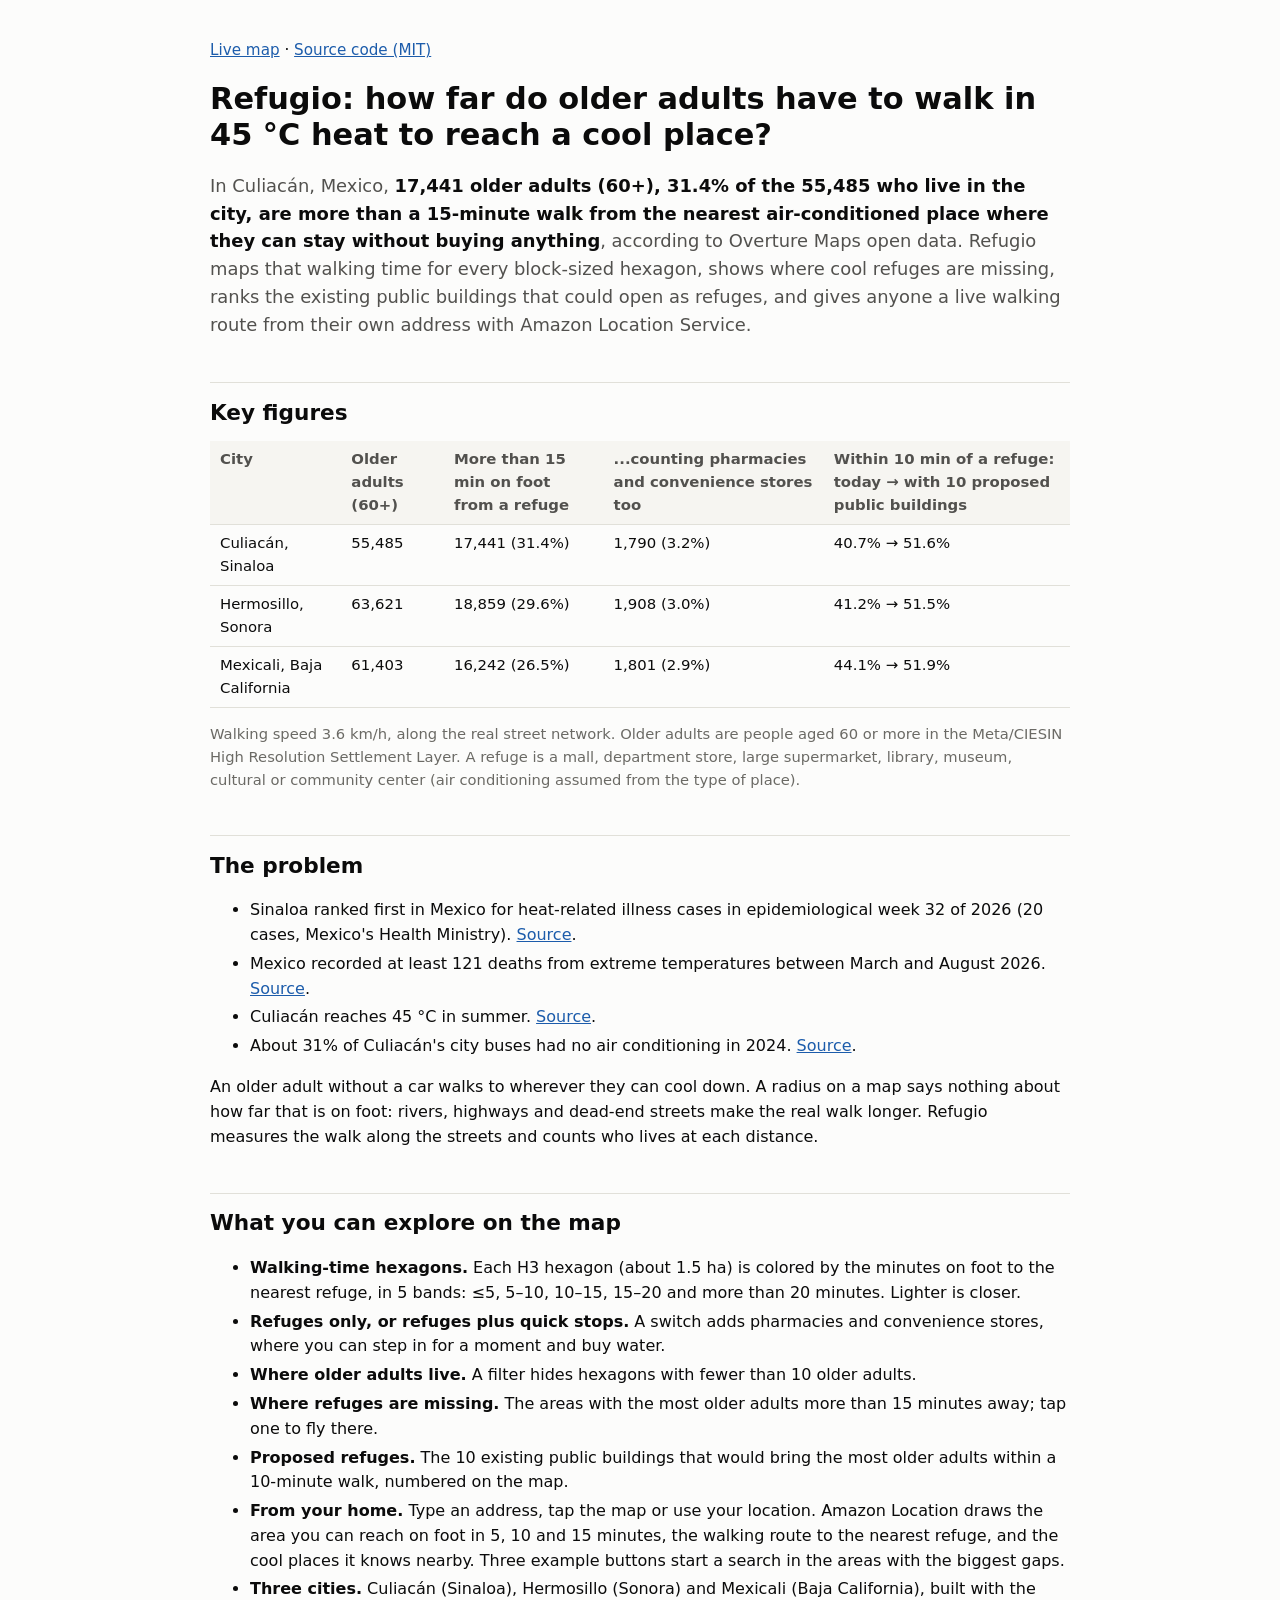
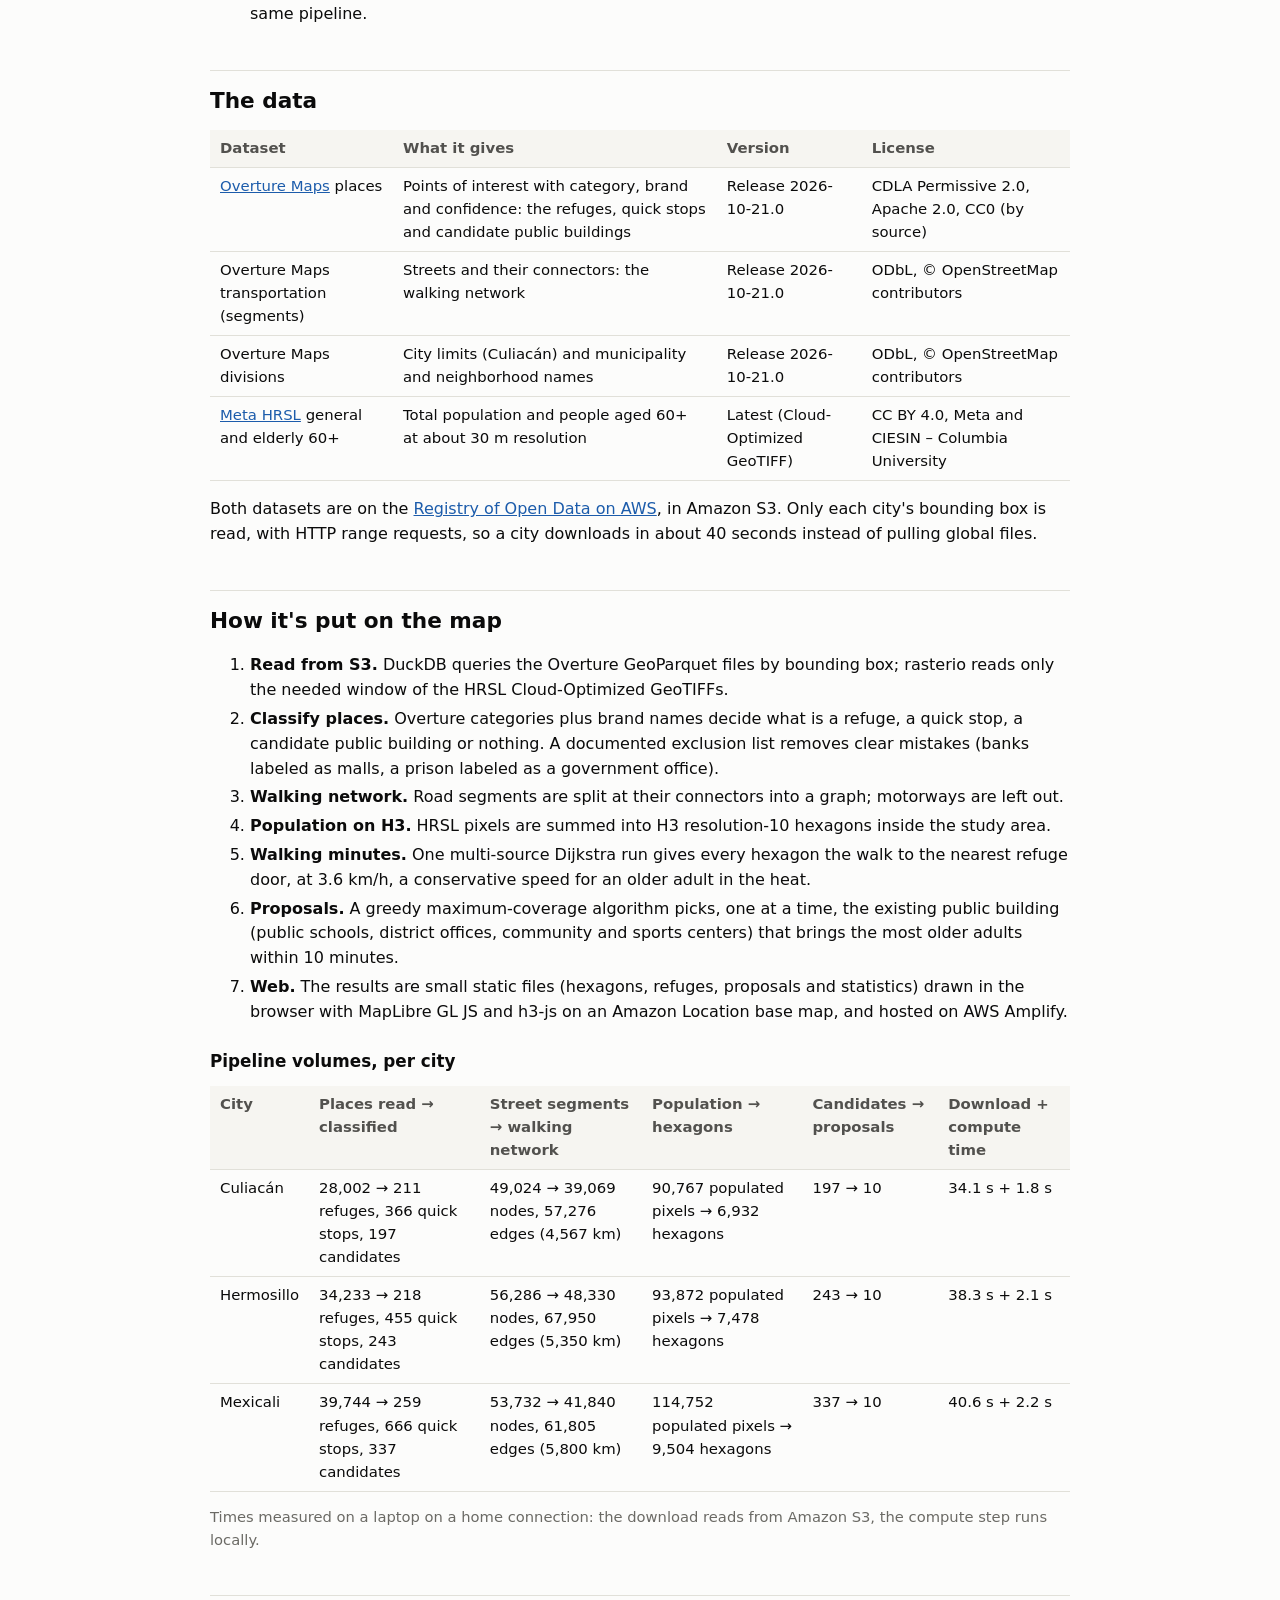
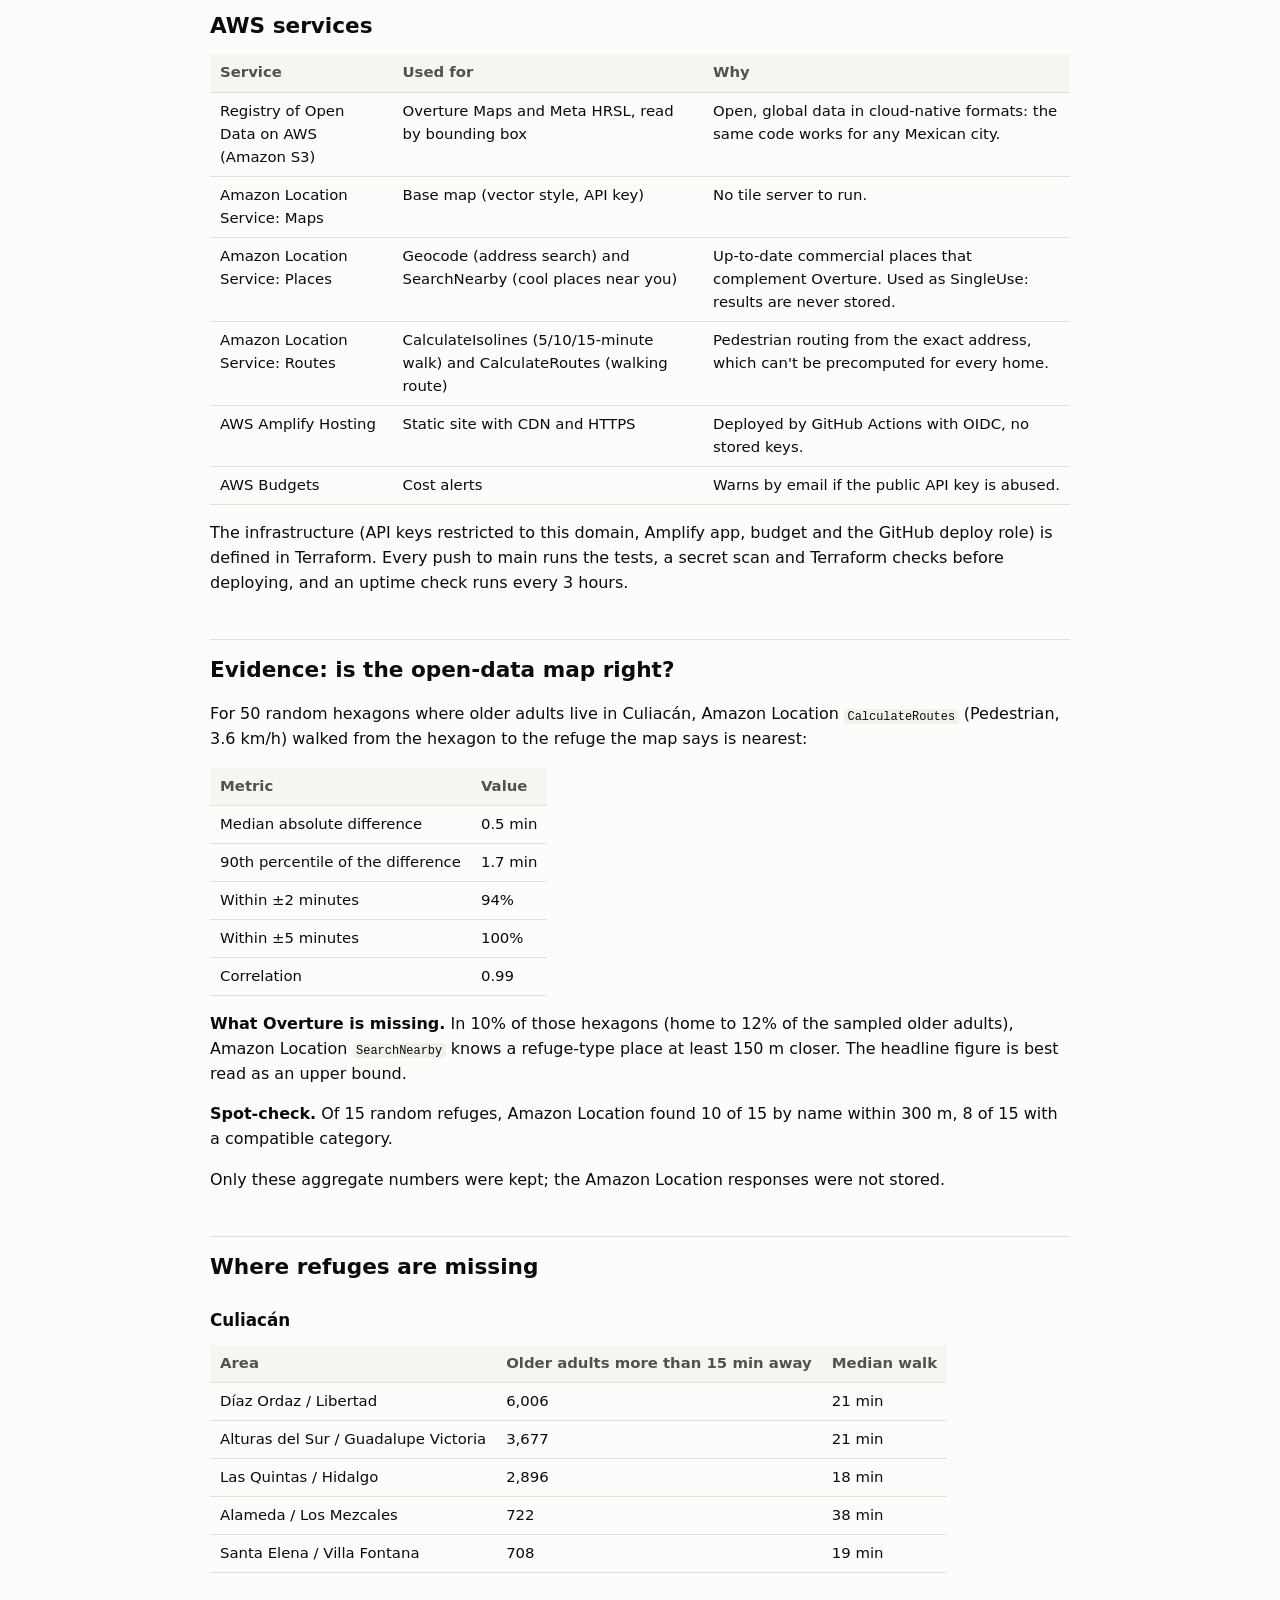
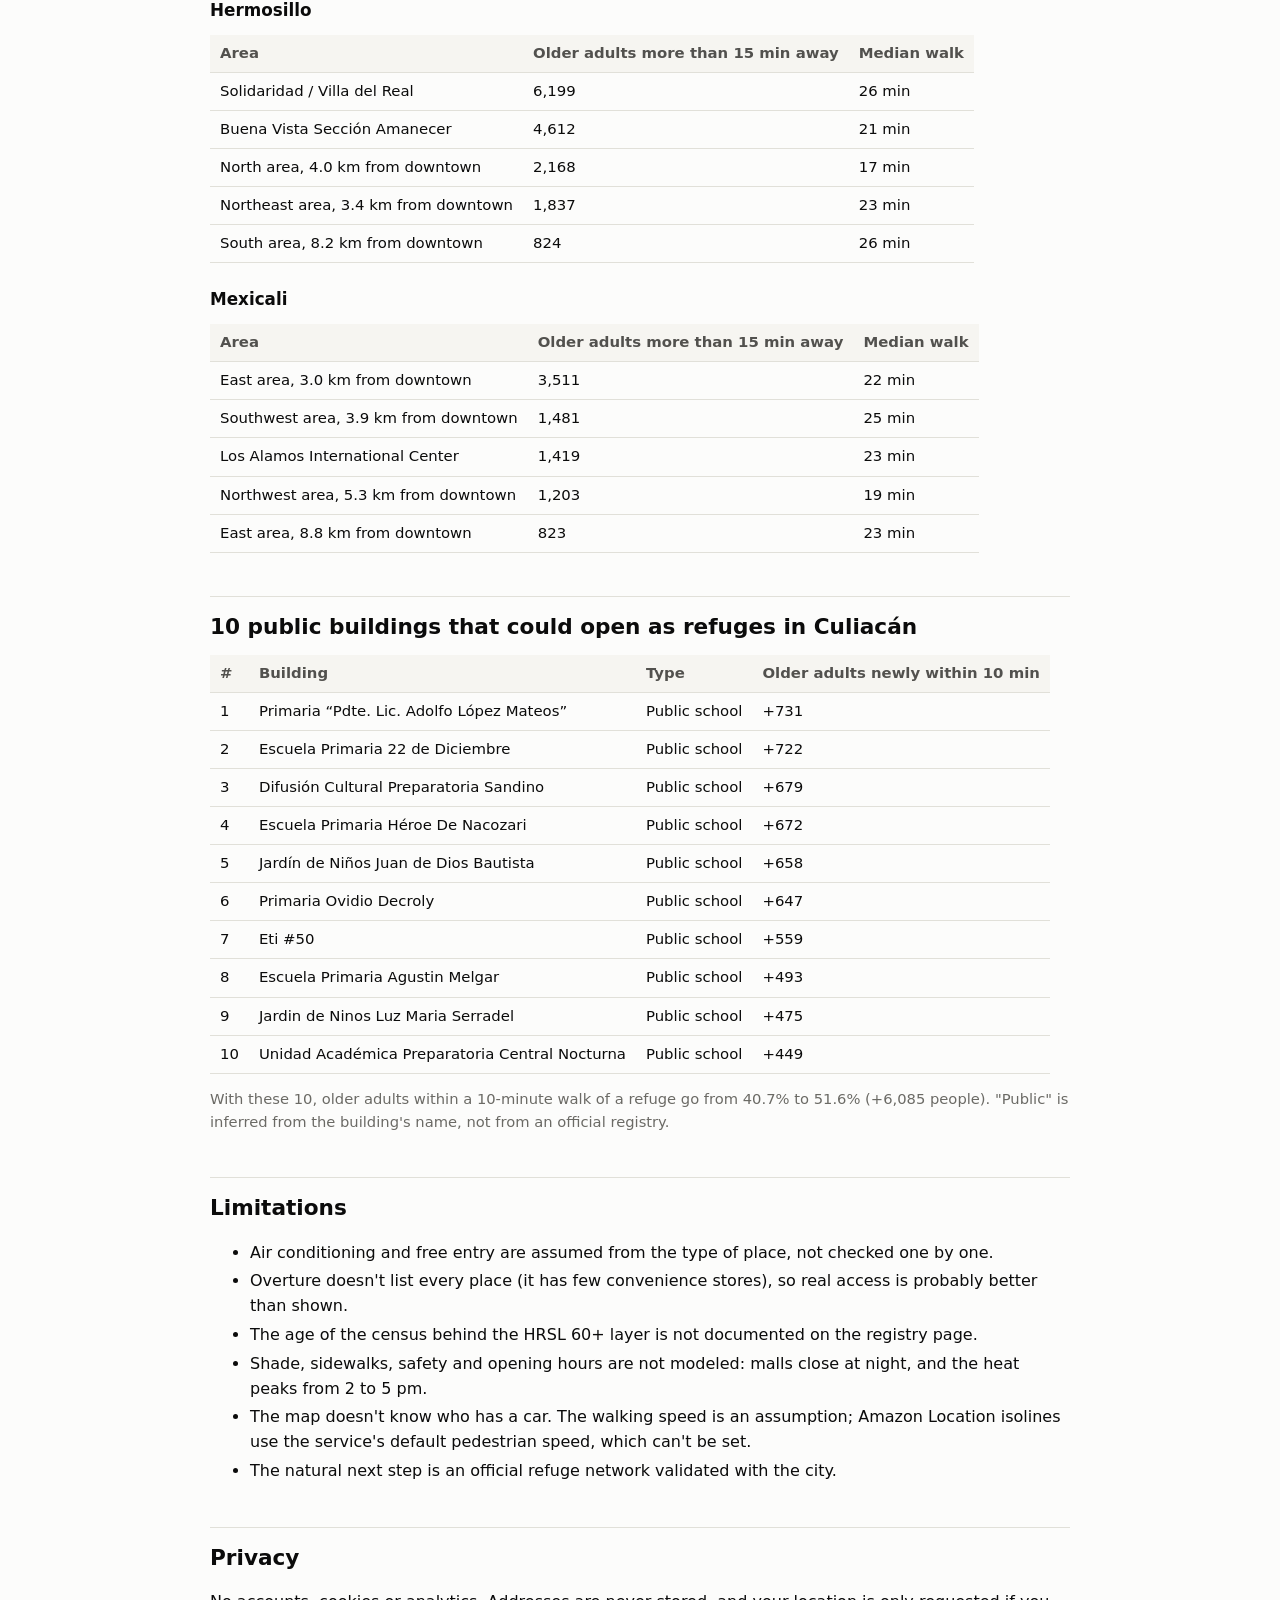
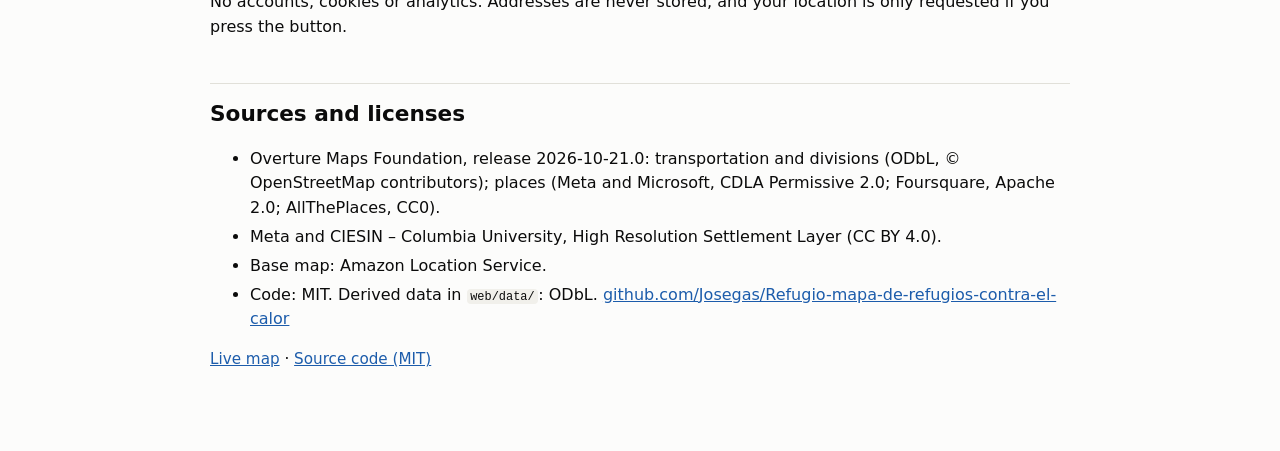
==== web/about.html @ 0a542ef5 "Add about page, llms.txt and link preview; keep Geocode time in debug mode" ====
<!DOCTYPE html>
<html lang="en">
<head>
  <meta charset="utf-8">
  <meta name="viewport" content="width=device-width, initial-scale=1">
  <title>About Refugio: walking time to a cool place for older adults in 45 °C heat</title>
  <meta name="description" content="17,441 older adults in Culiacán, Mexico (31.4%) live more than a 15-minute walk from the nearest cool refuge. How the Refugio map was built from open data on AWS and Amazon Location Service, with results for Culiacán, Hermosillo and Mexicali.">
  <meta property="og:title" content="About Refugio: walking time to a cool place in 45 °C heat">
  <meta property="og:description" content="17,441 older adults in Culiacán, Mexico (31.4%) live more than a 15-minute walk from the nearest cool refuge. How the Refugio map was built from open data on AWS and Amazon Location Service, with results for Culiacán, Hermosillo and Mexicali.">
  <meta property="og:type" content="article">
  <meta property="og:image" content="https://main.d6r3007drgrwp.amplifyapp.com/og.png">
  <meta name="twitter:card" content="summary_large_image">
  <link rel="icon" href="favicon.svg" type="image/svg+xml">
  <link rel="stylesheet" href="about.css">
</head>
<body>
<!-- Generated by pipeline/render_html.py from web/data/*/stats.json and docs/validation.md. Do not edit by hand. -->
<main class="doc">
<p class="links"><a href="./">Live map</a> · <a href="https://github.com/Josegas/Refugio-mapa-de-refugios-contra-el-calor">Source code (MIT)</a></p>
<h1>Refugio: how far do older adults have to walk in 45 °C heat to reach a cool place?</h1>
<p class="lede">In Culiacán, Mexico, <strong>17,441 older adults (60+), 31.4% of the
55,485 who live in the city, are more than a 15-minute walk from the nearest air-conditioned place
where they can stay without buying anything</strong>, according to Overture Maps open data. Refugio maps
that walking time for every block-sized hexagon, shows where cool refuges are missing, ranks the
existing public buildings that could open as refuges, and gives anyone a live walking route from
their own address with Amazon Location Service.</p>

<h2>Key figures</h2>

<table><thead><tr><th scope="col">City</th><th scope="col">Older adults (60+)</th><th scope="col">More than 15 min on foot from a refuge</th><th scope="col">...counting pharmacies and convenience stores too</th><th scope="col">Within 10 min of a refuge: today → with 10 proposed public buildings</th></tr></thead><tbody><tr><td>Culiacán, Sinaloa</td><td>55,485</td><td>17,441 (31.4%)</td><td>1,790 (3.2%)</td><td>40.7% → 51.6%</td></tr><tr><td>Hermosillo, Sonora</td><td>63,621</td><td>18,859 (29.6%)</td><td>1,908 (3.0%)</td><td>41.2% → 51.5%</td></tr><tr><td>Mexicali, Baja California</td><td>61,403</td><td>16,242 (26.5%)</td><td>1,801 (2.9%)</td><td>44.1% → 51.9%</td></tr></tbody></table>
<p class="note">Walking speed 3.6 km/h, along the real street network. Older adults are
people aged 60 or more in the Meta/CIESIN High Resolution Settlement Layer. A refuge is a mall, department
store, large supermarket, library, museum, cultural or community center (air conditioning assumed from the
type of place).</p>

<h2>The problem</h2>
<ul>
<li>Sinaloa ranked first in Mexico for heat-related illness cases in epidemiological week 32 of 2026 (20 cases, Mexico&#x27;s Health Ministry). <a href="https://www.yucatan.com.mx/merida/2026/08/20/otro-caso-de-golpe-de-calor-en-yucatan-en-mexico-hay-4-nuevas-defunciones.html">Source</a>.</li><li>Mexico recorded at least 121 deaths from extreme temperatures between March and August 2026. <a href="https://www.unotv.com/clima/muertes-calor-mexico-2026/">Source</a>.</li><li>Culiacán reaches 45 °C in summer. <a href="https://www.luznoticias.mx/2026-07-10/sinaloa/como-sobrevivir-a-un-golpe-de-calor-en-culiacan-la-capital-de-sinaloa-registra-hasta-45-c-/296549">Source</a>.</li><li>About 31% of Culiacán&#x27;s city buses had no air conditioning in 2024. <a href="https://www.luznoticias.mx/2024-07-13/sinaloa/culiacan-estas-son-las-rutas-donde-hay-menos-camiones-con-aire-acondicionado/211490">Source</a>.</li>
</ul>
<p>An older adult without a car walks to wherever they can cool down. A radius on a map says nothing about
how far that is on foot: rivers, highways and dead-end streets make the real walk longer. Refugio
measures the walk along the streets and counts who lives at each distance.</p>

<h2>What you can explore on the map</h2>
<ul>
<li><b>Walking-time hexagons.</b> Each H3 hexagon (about 1.5 ha) is colored by the minutes on foot to the
nearest refuge, in 5 bands: ≤5, 5–10, 10–15, 15–20 and more than 20 minutes. Lighter is closer.</li>
<li><b>Refuges only, or refuges plus quick stops.</b> A switch adds pharmacies and convenience stores, where
you can step in for a moment and buy water.</li>
<li><b>Where older adults live.</b> A filter hides hexagons with fewer than 10 older adults.</li>
<li><b>Where refuges are missing.</b> The areas with the most older adults more than 15 minutes away; tap one
to fly there.</li>
<li><b>Proposed refuges.</b> The 10 existing public buildings that would bring the most older adults within
a 10-minute walk, numbered on the map.</li>
<li><b>From your home.</b> Type an address, tap the map or use your location. Amazon Location draws the area
you can reach on foot in 5, 10 and 15 minutes, the walking route to the nearest refuge, and the cool places
it knows nearby. Three example buttons start a search in the areas with the biggest gaps.</li>
<li><b>Three cities.</b> Culiacán (Sinaloa), Hermosillo (Sonora) and Mexicali (Baja California), built with
the same pipeline.</li>
</ul>

<h2>The data</h2>

<table><thead><tr><th scope="col">Dataset</th><th scope="col">What it gives</th><th scope="col">Version</th><th scope="col">License</th></tr></thead><tbody><tr><td><a href="https://registry.opendata.aws/overture/">Overture Maps</a> places</td><td>Points of interest with category, brand and confidence: the refuges, quick stops and candidate public buildings</td><td>Release 2026-10-21.0</td><td>CDLA Permissive 2.0, Apache 2.0, CC0 (by source)</td></tr><tr><td>Overture Maps transportation (segments)</td><td>Streets and their connectors: the walking network</td><td>Release 2026-10-21.0</td><td>ODbL, © OpenStreetMap contributors</td></tr><tr><td>Overture Maps divisions</td><td>City limits (Culiacán) and municipality and neighborhood names</td><td>Release 2026-10-21.0</td><td>ODbL, © OpenStreetMap contributors</td></tr><tr><td><a href="https://registry.opendata.aws/dataforgood-fb-hrsl/">Meta HRSL</a> general and elderly 60+</td><td>Total population and people aged 60+ at about 30 m resolution</td><td>Latest (Cloud-Optimized GeoTIFF)</td><td>CC BY 4.0, Meta and CIESIN – Columbia University</td></tr></tbody></table>
<p>Both datasets are on the <a href="https://registry.opendata.aws/">Registry of Open Data on AWS</a>,
in Amazon S3. Only each city's bounding box is read, with HTTP range requests, so a city downloads in about
40 seconds instead of pulling global files.</p>

<h2>How it's put on the map</h2>
<ol>
<li><b>Read from S3.</b> DuckDB queries the Overture GeoParquet files by bounding box; rasterio reads only the
needed window of the HRSL Cloud-Optimized GeoTIFFs.</li>
<li><b>Classify places.</b> Overture categories plus brand names decide what is a refuge, a quick stop, a
candidate public building or nothing. A documented exclusion list removes clear mistakes (banks labeled
as malls, a prison labeled as a government office).</li>
<li><b>Walking network.</b> Road segments are split at their connectors into a graph; motorways are left out.</li>
<li><b>Population on H3.</b> HRSL pixels are summed into H3 resolution-10 hexagons inside the study area.</li>
<li><b>Walking minutes.</b> One multi-source Dijkstra run gives every hexagon the walk to the nearest refuge
door, at 3.6 km/h, a conservative speed for an older adult in the heat.</li>
<li><b>Proposals.</b> A greedy maximum-coverage algorithm picks, one at a time, the existing public building
(public schools, district offices, community and sports centers) that brings the most older adults
within 10 minutes.</li>
<li><b>Web.</b> The results are small static files (hexagons, refuges, proposals and statistics) drawn in the
browser with MapLibre GL JS and h3-js on an Amazon Location base map, and hosted on AWS Amplify.</li>
</ol>
<h3>Pipeline volumes, per city</h3>

<table><thead><tr><th scope="col">City</th><th scope="col">Places read → classified</th><th scope="col">Street segments → walking network</th><th scope="col">Population → hexagons</th><th scope="col">Candidates → proposals</th><th scope="col">Download + compute time</th></tr></thead><tbody><tr><td>Culiacán</td><td>28,002 → 211 refuges, 366 quick stops, 197 candidates</td><td>49,024 → 39,069 nodes, 57,276 edges (4,567 km)</td><td>90,767 populated pixels → 6,932 hexagons</td><td>197 → 10</td><td>34.1 s + 1.8 s</td></tr><tr><td>Hermosillo</td><td>34,233 → 218 refuges, 455 quick stops, 243 candidates</td><td>56,286 → 48,330 nodes, 67,950 edges (5,350 km)</td><td>93,872 populated pixels → 7,478 hexagons</td><td>243 → 10</td><td>38.3 s + 2.1 s</td></tr><tr><td>Mexicali</td><td>39,744 → 259 refuges, 666 quick stops, 337 candidates</td><td>53,732 → 41,840 nodes, 61,805 edges (5,800 km)</td><td>114,752 populated pixels → 9,504 hexagons</td><td>337 → 10</td><td>40.6 s + 2.2 s</td></tr></tbody></table>
<p class="note">Times measured on a laptop on a home connection: the download reads from Amazon S3,
the compute step runs locally.</p>

<h2>AWS services</h2>

<table><thead><tr><th scope="col">Service</th><th scope="col">Used for</th><th scope="col">Why</th></tr></thead><tbody><tr><td>Registry of Open Data on AWS (Amazon S3)</td><td>Overture Maps and Meta HRSL, read by bounding box</td><td>Open, global data in cloud-native formats: the same code works for any Mexican city.</td></tr><tr><td>Amazon Location Service: Maps</td><td>Base map (vector style, API key)</td><td>No tile server to run.</td></tr><tr><td>Amazon Location Service: Places</td><td>Geocode (address search) and SearchNearby (cool places near you)</td><td>Up-to-date commercial places that complement Overture. Used as SingleUse: results are never stored.</td></tr><tr><td>Amazon Location Service: Routes</td><td>CalculateIsolines (5/10/15-minute walk) and CalculateRoutes (walking route)</td><td>Pedestrian routing from the exact address, which can't be precomputed for every home.</td></tr><tr><td>AWS Amplify Hosting</td><td>Static site with CDN and HTTPS</td><td>Deployed by GitHub Actions with OIDC, no stored keys.</td></tr><tr><td>AWS Budgets</td><td>Cost alerts</td><td>Warns by email if the public API key is abused.</td></tr></tbody></table>
<p>The infrastructure (API keys restricted to this domain, Amplify app, budget and the GitHub deploy
role) is defined in Terraform. Every push to main runs the tests, a secret scan and Terraform checks before
deploying, and an uptime check runs every 3 hours.</p>

<h2>Evidence: is the open-data map right?</h2>
<p>For 50 random hexagons where older adults live in Culiacán, Amazon Location <code>CalculateRoutes</code>
(Pedestrian, 3.6 km/h) walked from the hexagon to the refuge the map says is nearest:</p>

<table><thead><tr><th scope="col">Metric</th><th scope="col">Value</th></tr></thead><tbody><tr><td>Median absolute difference</td><td>0.5 min</td></tr><tr><td>90th percentile of the difference</td><td>1.7 min</td></tr><tr><td>Within ±2 minutes</td><td>94%</td></tr><tr><td>Within ±5 minutes</td><td>100%</td></tr><tr><td>Correlation</td><td>0.99</td></tr></tbody></table>
<p><b>What Overture is missing.</b> In 10%
of those hexagons (home to 12% of the sampled older adults),
Amazon Location <code>SearchNearby</code> knows a refuge-type place at least 150 m closer. The headline figure is
best read as an upper bound.</p>
<p><b>Spot-check.</b> Of 15 random refuges, Amazon Location found 10 of 15 by
name within 300 m, 8 of 15 with a compatible category.</p>
<p>Only these aggregate numbers were kept; the Amazon Location responses were not stored.</p>

<h2>Where refuges are missing</h2>

<h3>Culiacán</h3>
<table><thead><tr><th scope="col">Area</th><th scope="col">Older adults more than 15 min away</th><th scope="col">Median walk</th></tr></thead><tbody><tr><td>Díaz Ordaz / Libertad</td><td>6,006</td><td>21 min</td></tr><tr><td>Alturas del Sur / Guadalupe Victoria</td><td>3,677</td><td>21 min</td></tr><tr><td>Las Quintas / Hidalgo</td><td>2,896</td><td>18 min</td></tr><tr><td>Alameda / Los Mezcales</td><td>722</td><td>38 min</td></tr><tr><td>Santa Elena / Villa Fontana</td><td>708</td><td>19 min</td></tr></tbody></table>
<h3>Hermosillo</h3>
<table><thead><tr><th scope="col">Area</th><th scope="col">Older adults more than 15 min away</th><th scope="col">Median walk</th></tr></thead><tbody><tr><td>Solidaridad / Villa del Real</td><td>6,199</td><td>26 min</td></tr><tr><td>Buena Vista Sección Amanecer</td><td>4,612</td><td>21 min</td></tr><tr><td>North area, 4.0 km from downtown</td><td>2,168</td><td>17 min</td></tr><tr><td>Northeast area, 3.4 km from downtown</td><td>1,837</td><td>23 min</td></tr><tr><td>South area, 8.2 km from downtown</td><td>824</td><td>26 min</td></tr></tbody></table>
<h3>Mexicali</h3>
<table><thead><tr><th scope="col">Area</th><th scope="col">Older adults more than 15 min away</th><th scope="col">Median walk</th></tr></thead><tbody><tr><td>East area, 3.0 km from downtown</td><td>3,511</td><td>22 min</td></tr><tr><td>Southwest area, 3.9 km from downtown</td><td>1,481</td><td>25 min</td></tr><tr><td>Los Alamos International Center</td><td>1,419</td><td>23 min</td></tr><tr><td>Northwest area, 5.3 km from downtown</td><td>1,203</td><td>19 min</td></tr><tr><td>East area, 8.8 km from downtown</td><td>823</td><td>23 min</td></tr></tbody></table>
<h2>10 public buildings that could open as refuges in Culiacán</h2>
<table><thead><tr><th scope="col">#</th><th scope="col">Building</th><th scope="col">Type</th><th scope="col">Older adults newly within 10 min</th></tr></thead><tbody><tr><td>1</td><td>Primaria “Pdte. Lic. Adolfo López Mateos”</td><td>Public school</td><td>+731</td></tr><tr><td>2</td><td>Escuela Primaria 22 de Diciembre</td><td>Public school</td><td>+722</td></tr><tr><td>3</td><td>Difusión Cultural Preparatoria Sandino</td><td>Public school</td><td>+679</td></tr><tr><td>4</td><td>Escuela Primaria Héroe De Nacozari</td><td>Public school</td><td>+672</td></tr><tr><td>5</td><td>Jardín de Niños Juan de Dios Bautista</td><td>Public school</td><td>+658</td></tr><tr><td>6</td><td>Primaria Ovidio Decroly</td><td>Public school</td><td>+647</td></tr><tr><td>7</td><td>Eti #50</td><td>Public school</td><td>+559</td></tr><tr><td>8</td><td>Escuela Primaria Agustin Melgar</td><td>Public school</td><td>+493</td></tr><tr><td>9</td><td>Jardin de Ninos Luz Maria Serradel</td><td>Public school</td><td>+475</td></tr><tr><td>10</td><td>Unidad Académica Preparatoria Central Nocturna</td><td>Public school</td><td>+449</td></tr></tbody></table>
<p class="note">With these 10, older adults within a 10-minute walk of a refuge go from
40.7% to 51.6% (+6,085 people). "Public" is inferred
from the building's name, not from an official registry.</p>

<h2>Limitations</h2>
<ul>
<li>Air conditioning and free entry are assumed from the type of place, not checked one by one.</li>
<li>Overture doesn't list every place (it has few convenience stores), so real access is probably better than shown.</li>
<li>The age of the census behind the HRSL 60+ layer is not documented on the registry page.</li>
<li>Shade, sidewalks, safety and opening hours are not modeled: malls close at night, and the heat peaks from 2 to 5 pm.</li>
<li>The map doesn't know who has a car. The walking speed is an assumption; Amazon Location isolines use the
service's default pedestrian speed, which can't be set.</li>
<li>The natural next step is an official refuge network validated with the city.</li>
</ul>

<h2>Privacy</h2>
<p>No accounts, cookies or analytics. Addresses are never stored, and your location is only requested if
you press the button.</p>

<h2>Sources and licenses</h2>
<ul>
<li>Overture Maps Foundation, release 2026-10-21.0: transportation and divisions (ODbL,
© OpenStreetMap contributors); places (Meta and Microsoft, CDLA Permissive 2.0; Foursquare, Apache 2.0;
AllThePlaces, CC0).</li>
<li>Meta and CIESIN – Columbia University, High Resolution Settlement Layer (CC BY 4.0).</li>
<li>Base map: Amazon Location Service.</li>
<li>Code: MIT. Derived data in <code>web/data/</code>: ODbL. <a href="https://github.com/Josegas/Refugio-mapa-de-refugios-contra-el-calor">github.com/Josegas/Refugio-mapa-de-refugios-contra-el-calor</a></li>
</ul>
<p class="links"><a href="./">Live map</a> · <a href="https://github.com/Josegas/Refugio-mapa-de-refugios-contra-el-calor">Source code (MIT)</a></p>
</main>
</body>
</html>
---- web/about.css ----
/* Styles for about.html: a plain, readable article page. Same colors as the map (style.css). */

:root {
  --surface: #fcfcfb;
  --ink: #0b0b0b;
  --ink-2: #52514e;
  --muted: #6b6a65;
  --hairline: #e1e0d9;
  --accent: #1c5cab;
  font-family: system-ui, -apple-system, "Segoe UI", sans-serif;
  color: var(--ink);
  background: var(--surface);
  line-height: 1.55;
}

body { margin: 0; }
.doc { max-width: 860px; margin: 0 auto; padding: 24px 20px 64px; }

h1 { font-size: 1.9rem; line-height: 1.2; margin: 0.6em 0 0.4em; }
h2 { font-size: 1.35rem; margin: 2em 0 0.5em; padding-top: 0.6em; border-top: 1px solid var(--hairline); }
h3 { font-size: 1.05rem; margin: 1.4em 0 0.4em; }
.lede { font-size: 1.12rem; color: var(--ink-2); }
.lede strong { color: var(--ink); }
.note { color: var(--muted); font-size: 0.92rem; }
.links { font-size: 0.95rem; }

a { color: var(--accent); }
code { font-size: 0.92em; background: #f1f0eb; padding: 0.05em 0.3em; border-radius: 4px; }
li { margin: 0.25em 0; }

/* Tables scroll sideways on phones instead of breaking the layout */
table { width: 100%; border-collapse: collapse; margin: 0.8em 0; font-size: 0.93rem; display: block; overflow-x: auto; }
th, td { text-align: left; vertical-align: top; padding: 7px 10px; border-bottom: 1px solid var(--hairline); }
th { color: var(--ink-2); font-weight: 600; background: #f6f5f1; }
td:first-child { font-weight: 500; }
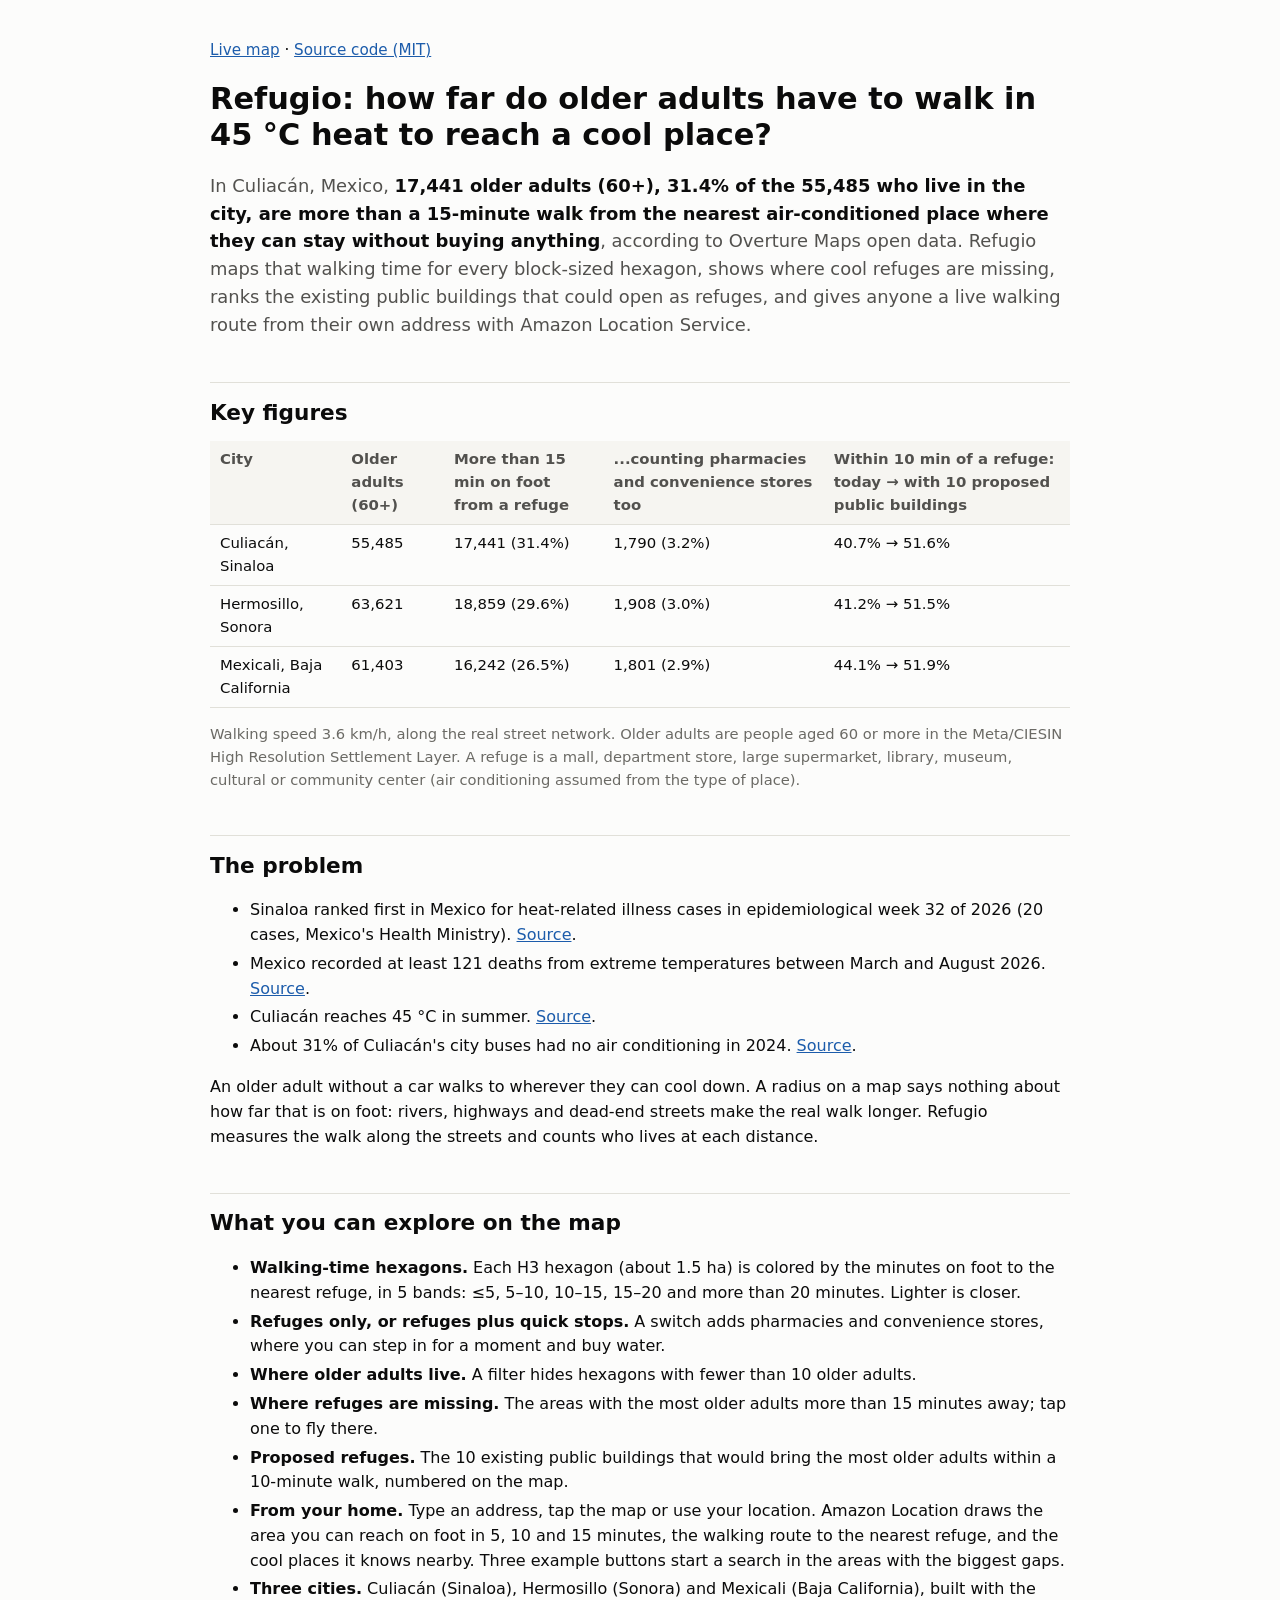
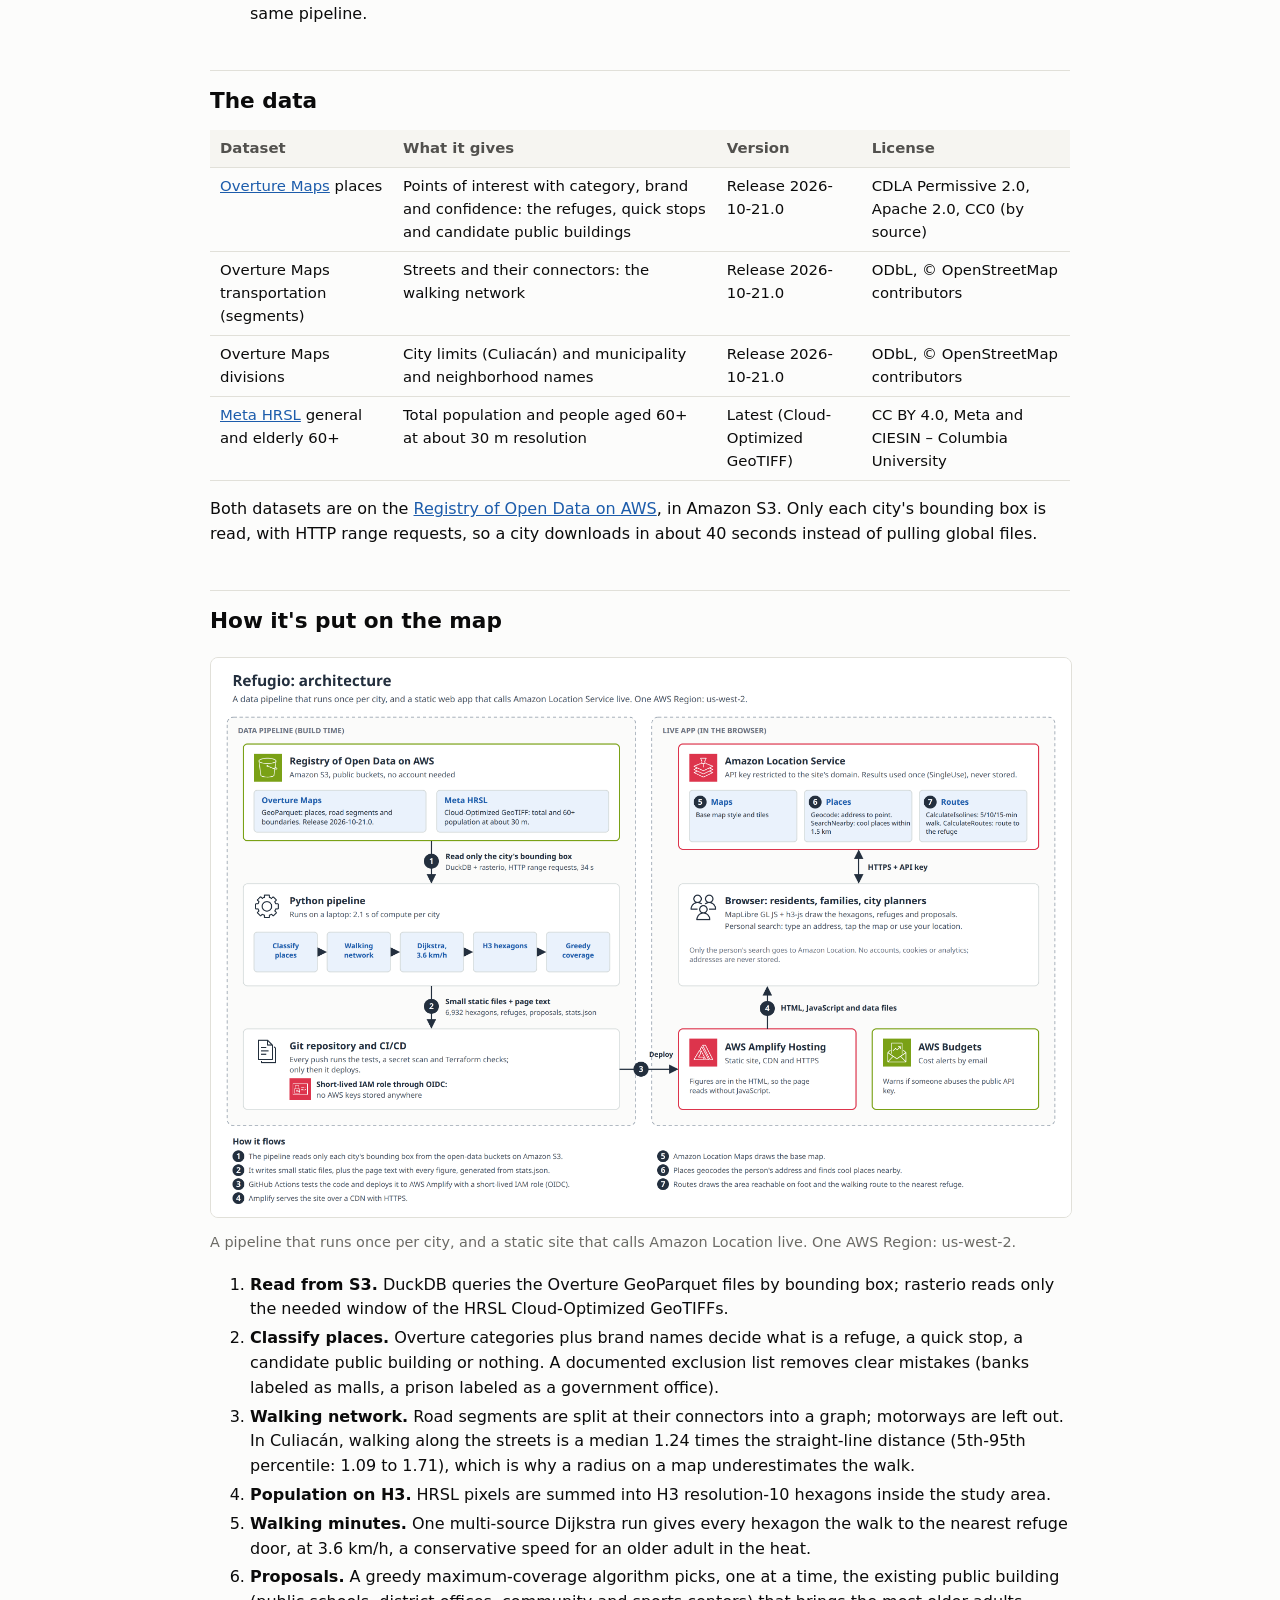
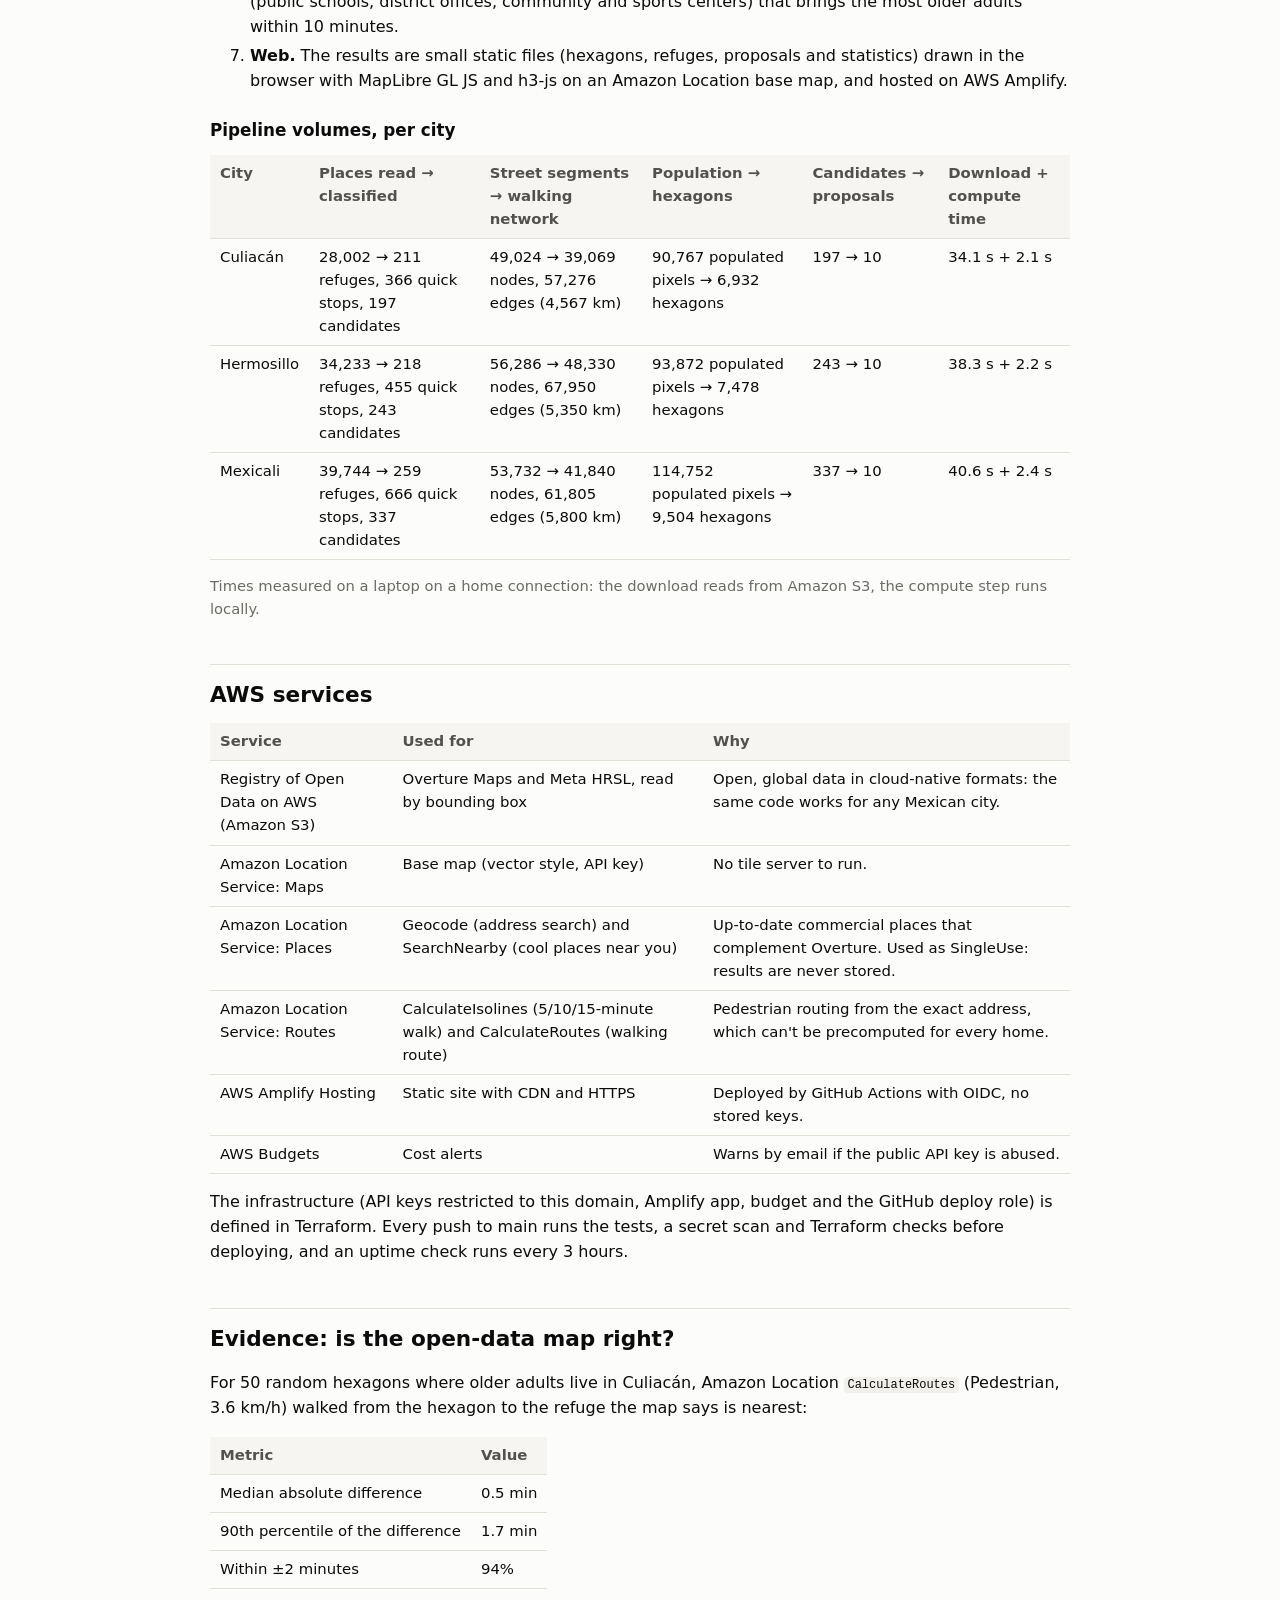
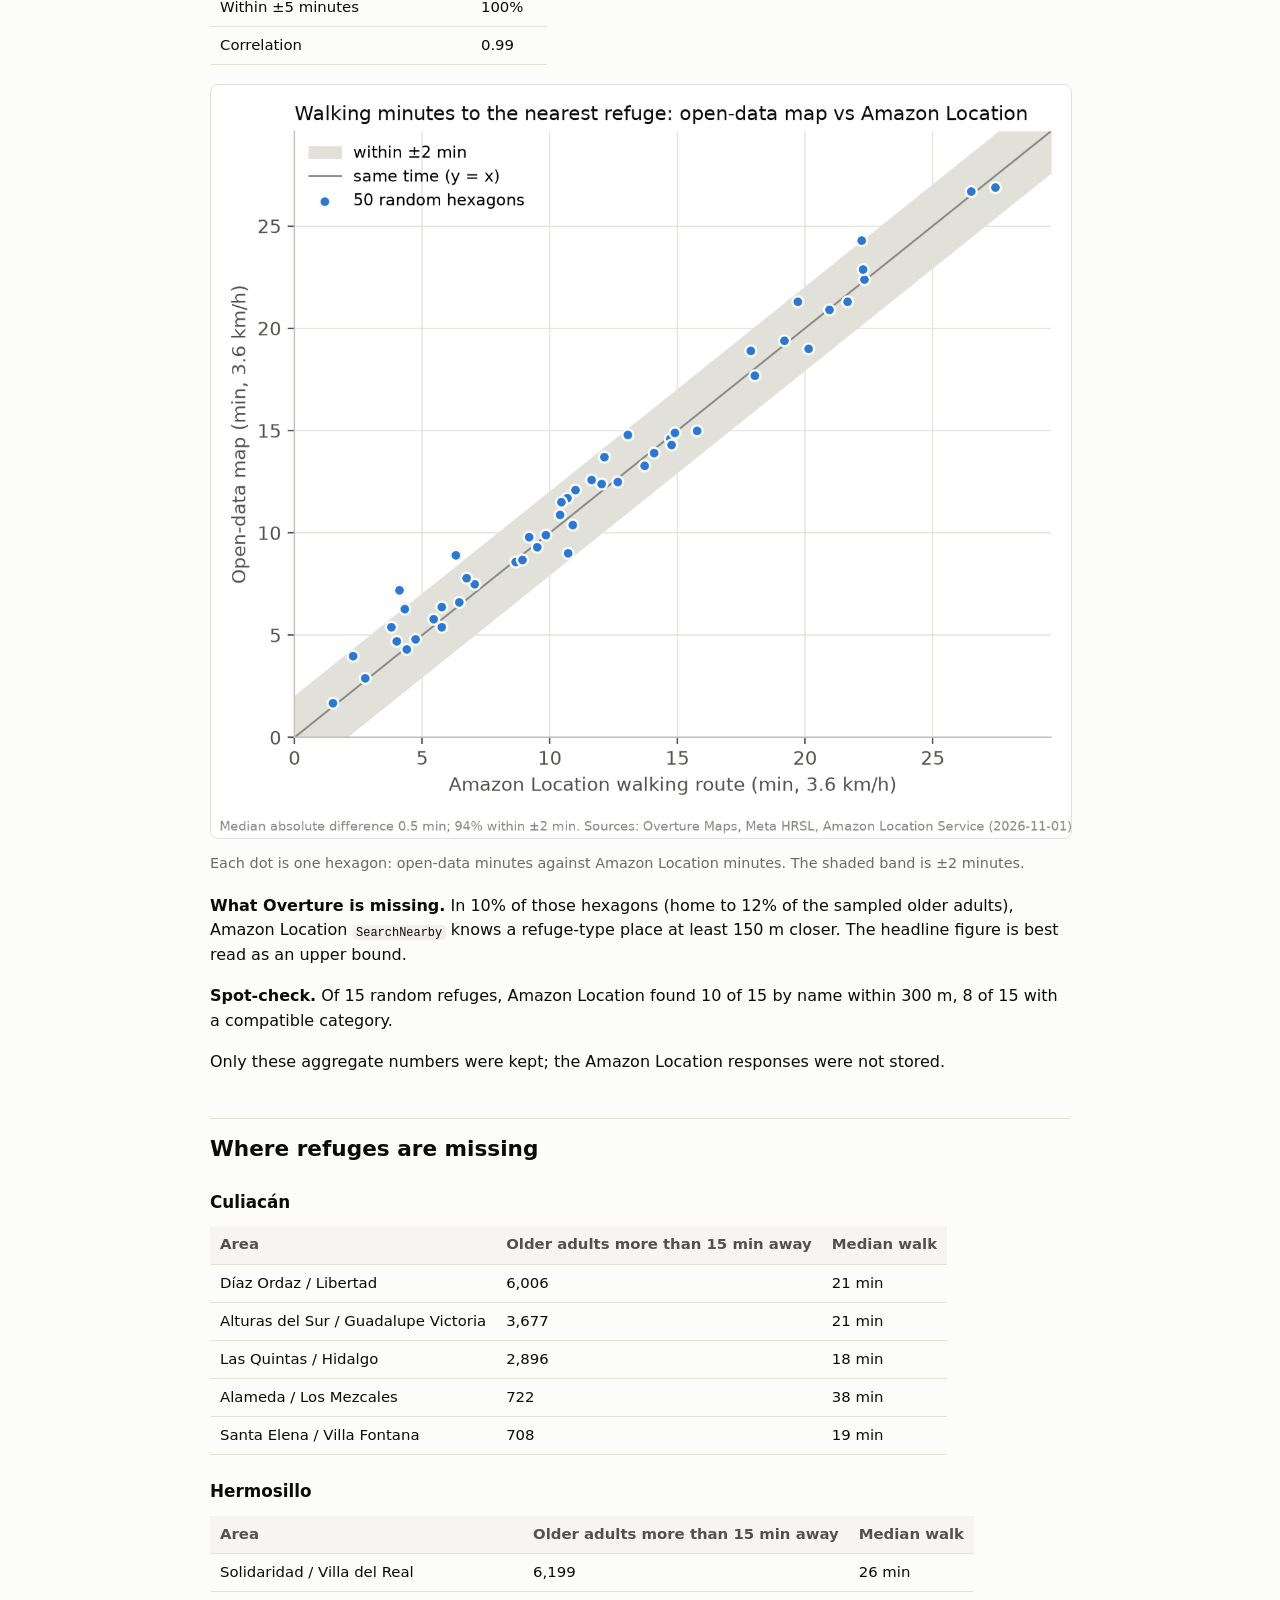
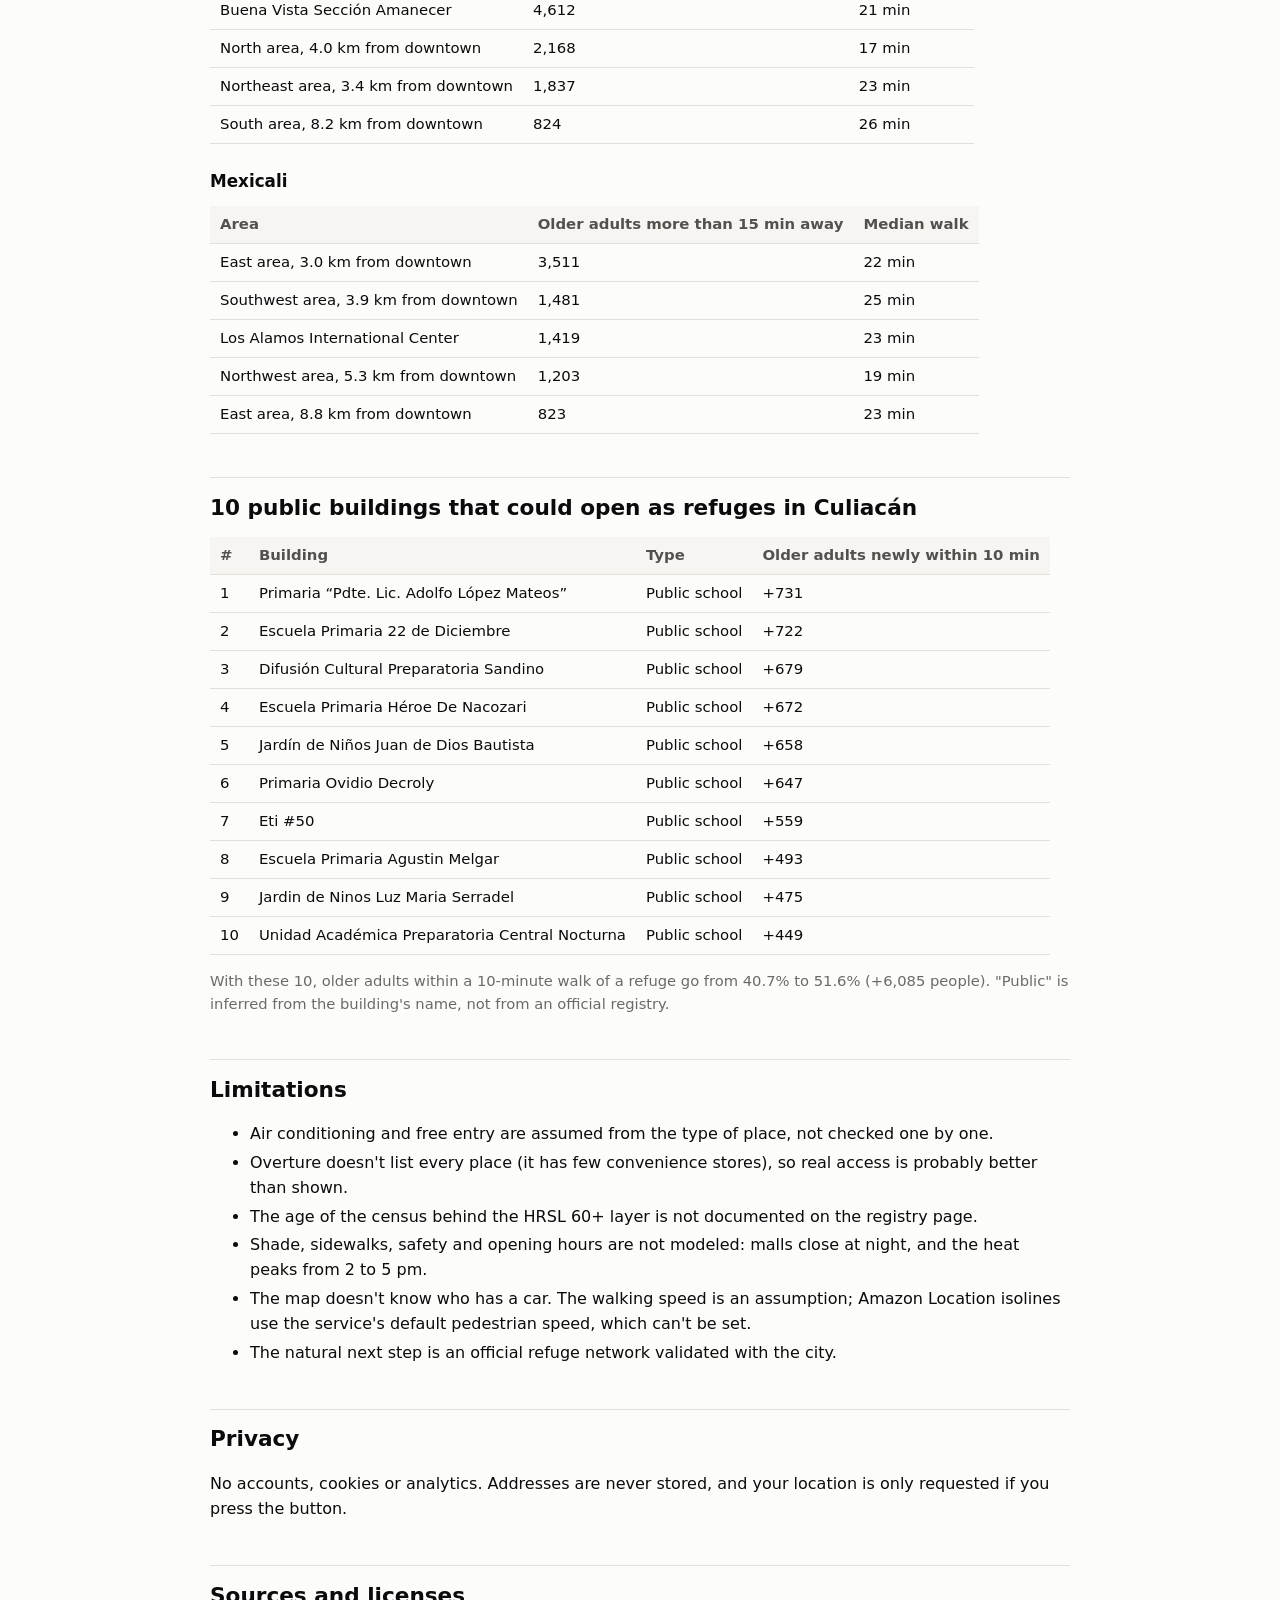
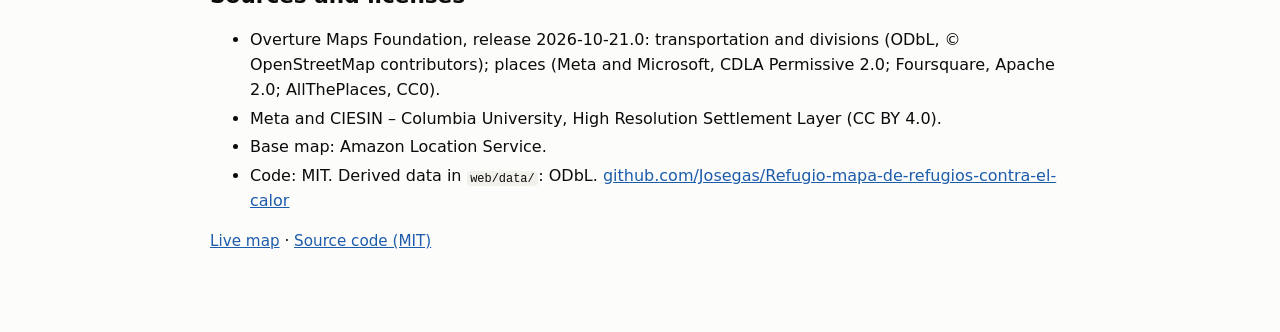
==== commit cd76533a: "Add street detour factor to stats and figures to the about page" ====
--- a/web/about.html
+++ b/web/about.html
@@ -67,13 +67,16 @@
 40 seconds instead of pulling global files.</p>
 
 <h2>How it's put on the map</h2>
+<figure><img src="img/k1_architecture.png" alt="Architecture diagram: a data pipeline reads Overture Maps and Meta HRSL from Amazon S3 and writes static files; GitHub Actions deploys them to AWS Amplify; the browser calls Amazon Location Maps, Places and Routes." loading="lazy"><figcaption>A pipeline that runs once per city, and a static site that calls Amazon Location live. One AWS Region: us-west-2.</figcaption></figure>
 <ol>
 <li><b>Read from S3.</b> DuckDB queries the Overture GeoParquet files by bounding box; rasterio reads only the
 needed window of the HRSL Cloud-Optimized GeoTIFFs.</li>
 <li><b>Classify places.</b> Overture categories plus brand names decide what is a refuge, a quick stop, a
 candidate public building or nothing. A documented exclusion list removes clear mistakes (banks labeled
 as malls, a prison labeled as a government office).</li>
-<li><b>Walking network.</b> Road segments are split at their connectors into a graph; motorways are left out.</li>
+<li><b>Walking network.</b> Road segments are split at their connectors into a graph; motorways are left out.
+In Culiacán, walking along the streets is a median 1.24 times the straight-line distance (5th-95th percentile:
+1.09 to 1.71), which is why a radius on a map underestimates the walk.</li>
 <li><b>Population on H3.</b> HRSL pixels are summed into H3 resolution-10 hexagons inside the study area.</li>
 <li><b>Walking minutes.</b> One multi-source Dijkstra run gives every hexagon the walk to the nearest refuge
 door, at 3.6 km/h, a conservative speed for an older adult in the heat.</li>
@@ -85,7 +88,7 @@
 </ol>
 <h3>Pipeline volumes, per city</h3>
 
-<table><thead><tr><th scope="col">City</th><th scope="col">Places read → classified</th><th scope="col">Street segments → walking network</th><th scope="col">Population → hexagons</th><th scope="col">Candidates → proposals</th><th scope="col">Download + compute time</th></tr></thead><tbody><tr><td>Culiacán</td><td>28,002 → 211 refuges, 366 quick stops, 197 candidates</td><td>49,024 → 39,069 nodes, 57,276 edges (4,567 km)</td><td>90,767 populated pixels → 6,932 hexagons</td><td>197 → 10</td><td>34.1 s + 1.8 s</td></tr><tr><td>Hermosillo</td><td>34,233 → 218 refuges, 455 quick stops, 243 candidates</td><td>56,286 → 48,330 nodes, 67,950 edges (5,350 km)</td><td>93,872 populated pixels → 7,478 hexagons</td><td>243 → 10</td><td>38.3 s + 2.1 s</td></tr><tr><td>Mexicali</td><td>39,744 → 259 refuges, 666 quick stops, 337 candidates</td><td>53,732 → 41,840 nodes, 61,805 edges (5,800 km)</td><td>114,752 populated pixels → 9,504 hexagons</td><td>337 → 10</td><td>40.6 s + 2.2 s</td></tr></tbody></table>
+<table><thead><tr><th scope="col">City</th><th scope="col">Places read → classified</th><th scope="col">Street segments → walking network</th><th scope="col">Population → hexagons</th><th scope="col">Candidates → proposals</th><th scope="col">Download + compute time</th></tr></thead><tbody><tr><td>Culiacán</td><td>28,002 → 211 refuges, 366 quick stops, 197 candidates</td><td>49,024 → 39,069 nodes, 57,276 edges (4,567 km)</td><td>90,767 populated pixels → 6,932 hexagons</td><td>197 → 10</td><td>34.1 s + 2.1 s</td></tr><tr><td>Hermosillo</td><td>34,233 → 218 refuges, 455 quick stops, 243 candidates</td><td>56,286 → 48,330 nodes, 67,950 edges (5,350 km)</td><td>93,872 populated pixels → 7,478 hexagons</td><td>243 → 10</td><td>38.3 s + 2.2 s</td></tr><tr><td>Mexicali</td><td>39,744 → 259 refuges, 666 quick stops, 337 candidates</td><td>53,732 → 41,840 nodes, 61,805 edges (5,800 km)</td><td>114,752 populated pixels → 9,504 hexagons</td><td>337 → 10</td><td>40.6 s + 2.4 s</td></tr></tbody></table>
 <p class="note">Times measured on a laptop on a home connection: the download reads from Amazon S3,
 the compute step runs locally.</p>
 
@@ -101,6 +104,7 @@
 (Pedestrian, 3.6 km/h) walked from the hexagon to the refuge the map says is nearest:</p>
 
 <table><thead><tr><th scope="col">Metric</th><th scope="col">Value</th></tr></thead><tbody><tr><td>Median absolute difference</td><td>0.5 min</td></tr><tr><td>90th percentile of the difference</td><td>1.7 min</td></tr><tr><td>Within ±2 minutes</td><td>94%</td></tr><tr><td>Within ±5 minutes</td><td>100%</td></tr><tr><td>Correlation</td><td>0.99</td></tr></tbody></table>
+<figure><img src="img/k8_validation_culiacan.png" alt="Scatter plot of walking minutes, open-data map versus Amazon Location routes, for 50 random hexagons: the points sit on the y = x line." loading="lazy"><figcaption>Each dot is one hexagon: open-data minutes against Amazon Location minutes. The shaded band is ±2 minutes.</figcaption></figure>
 <p><b>What Overture is missing.</b> In 10%
 of those hexagons (home to 12% of the sampled older adults),
 Amazon Location <code>SearchNearby</code> knows a refuge-type place at least 150 m closer. The headline figure is
--- a/web/about.css
+++ b/web/about.css
@@ -33,3 +33,7 @@
 th, td { text-align: left; vertical-align: top; padding: 7px 10px; border-bottom: 1px solid var(--hairline); }
 th { color: var(--ink-2); font-weight: 600; background: #f6f5f1; }
 td:first-child { font-weight: 500; }
+
+figure { margin: 1.2em 0; }
+figure img { width: 100%; height: auto; border: 1px solid var(--hairline); border-radius: 8px; }
+figcaption { color: var(--muted); font-size: 0.9rem; margin-top: 0.4em; }
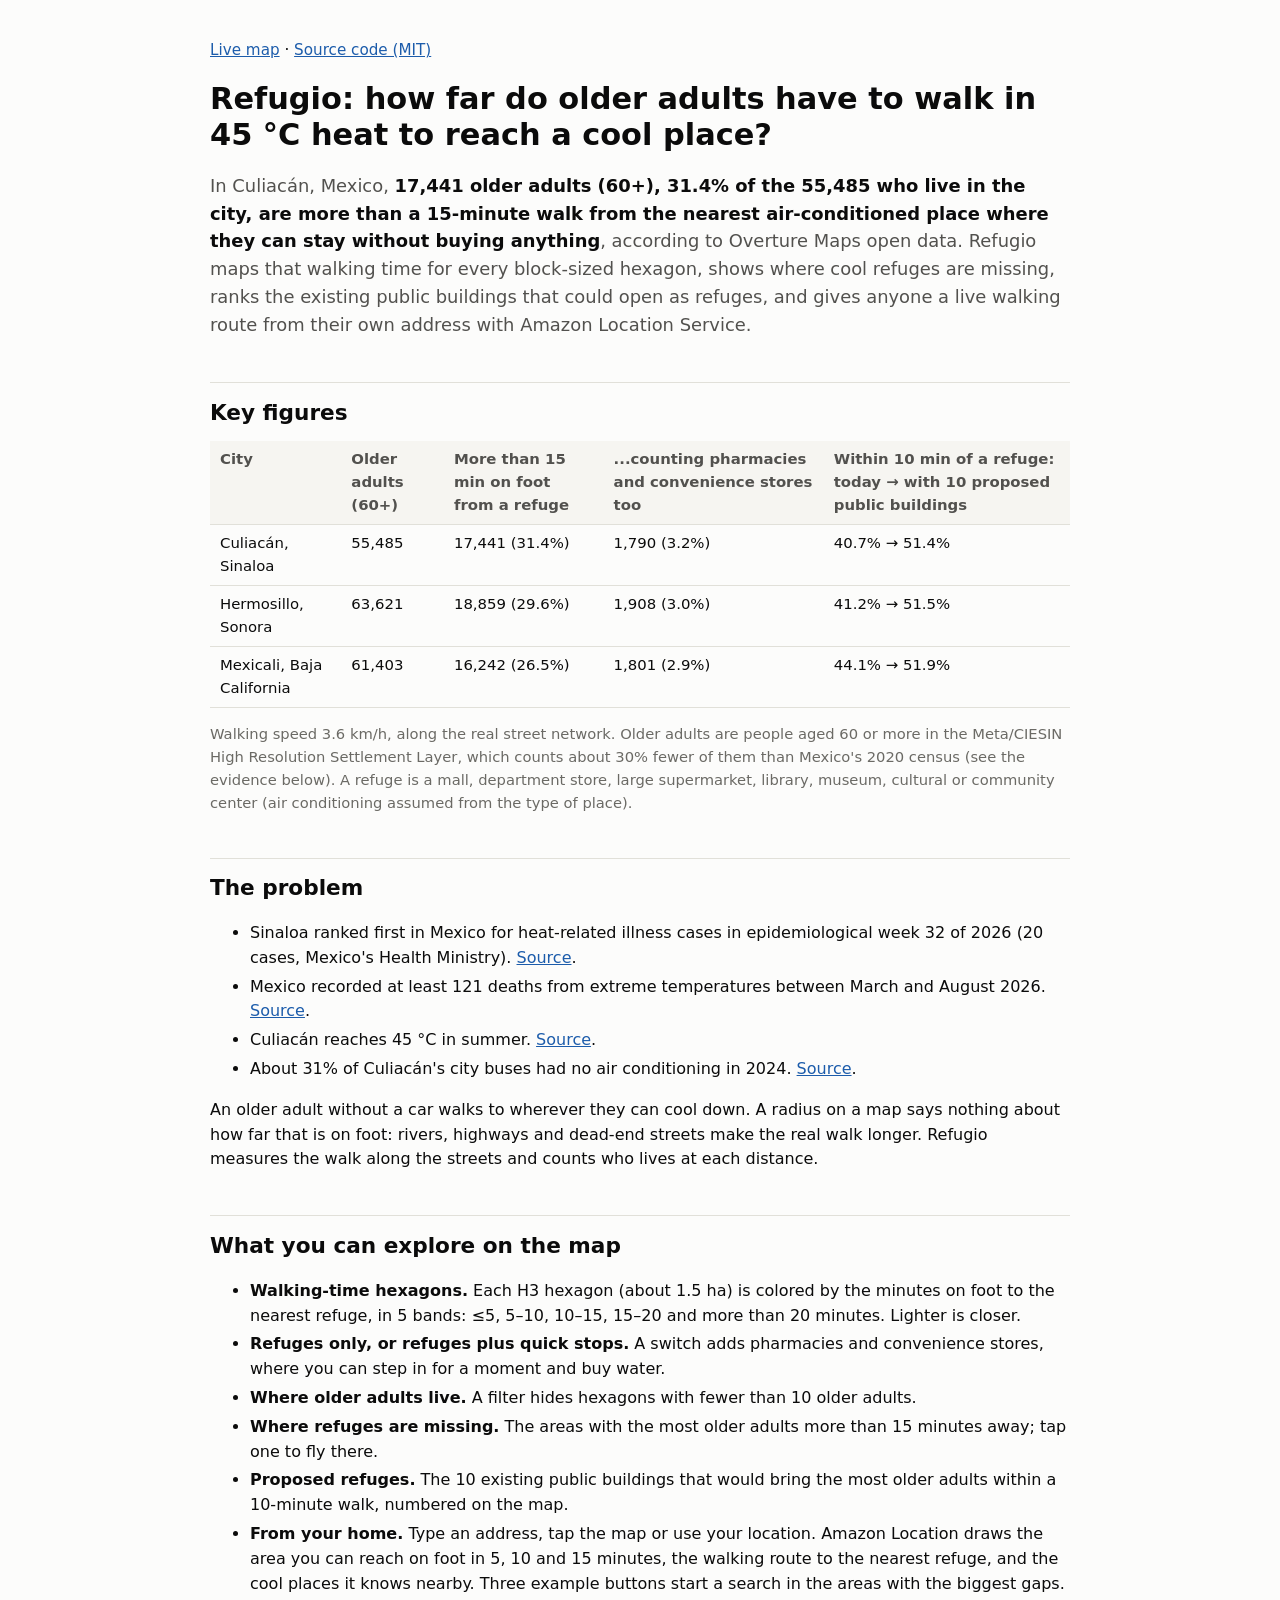
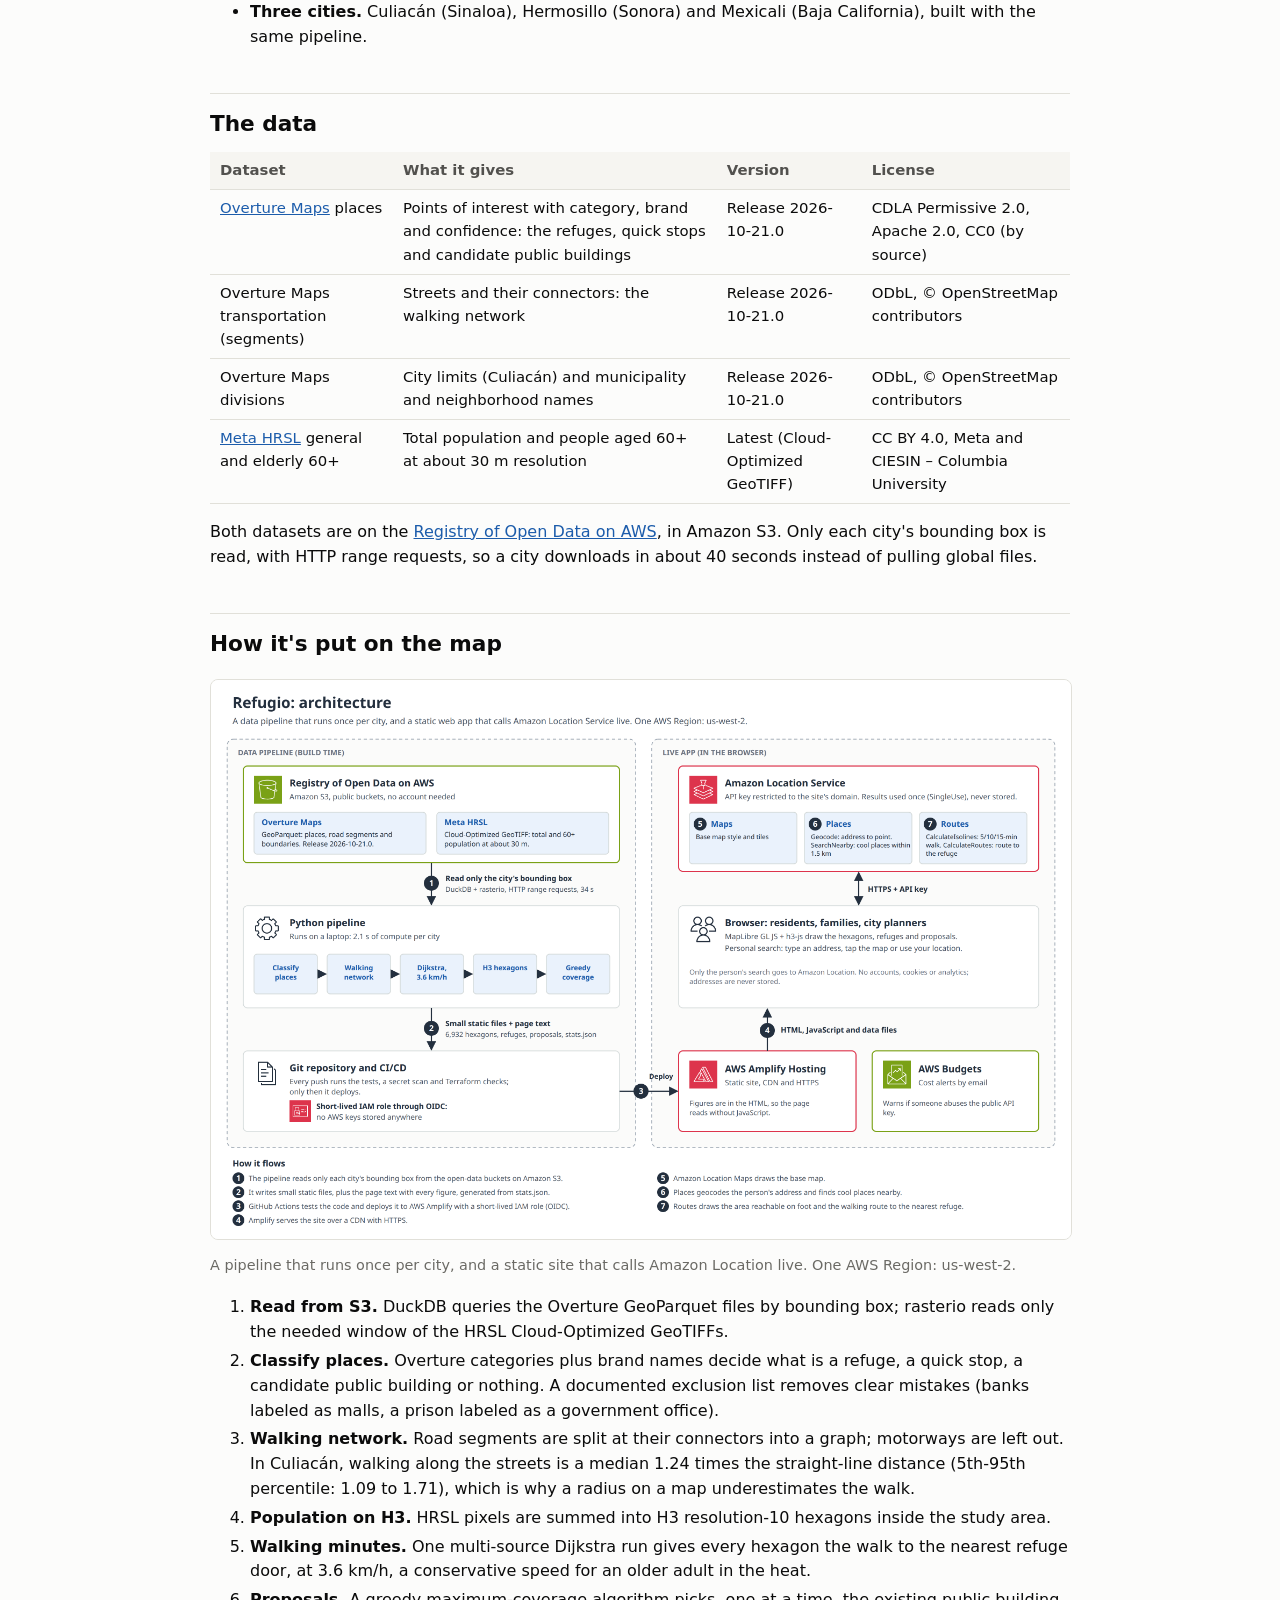
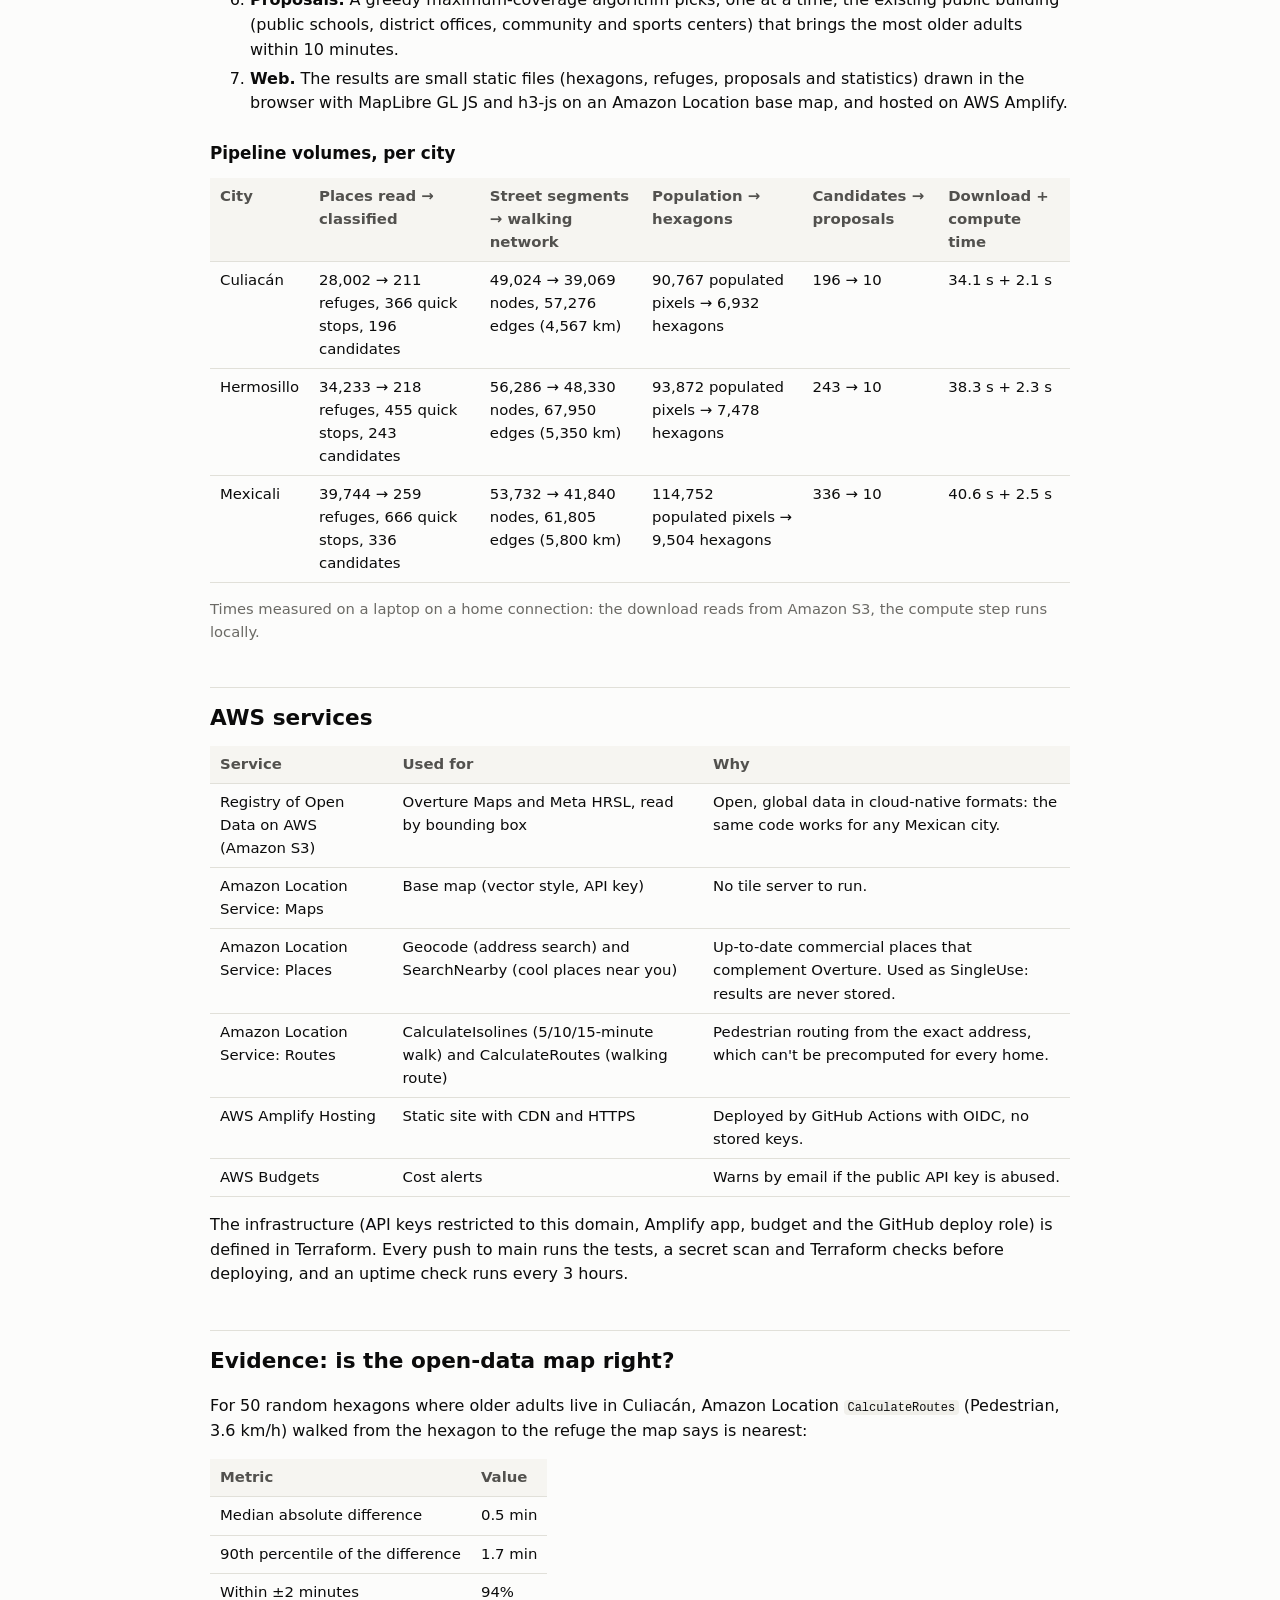
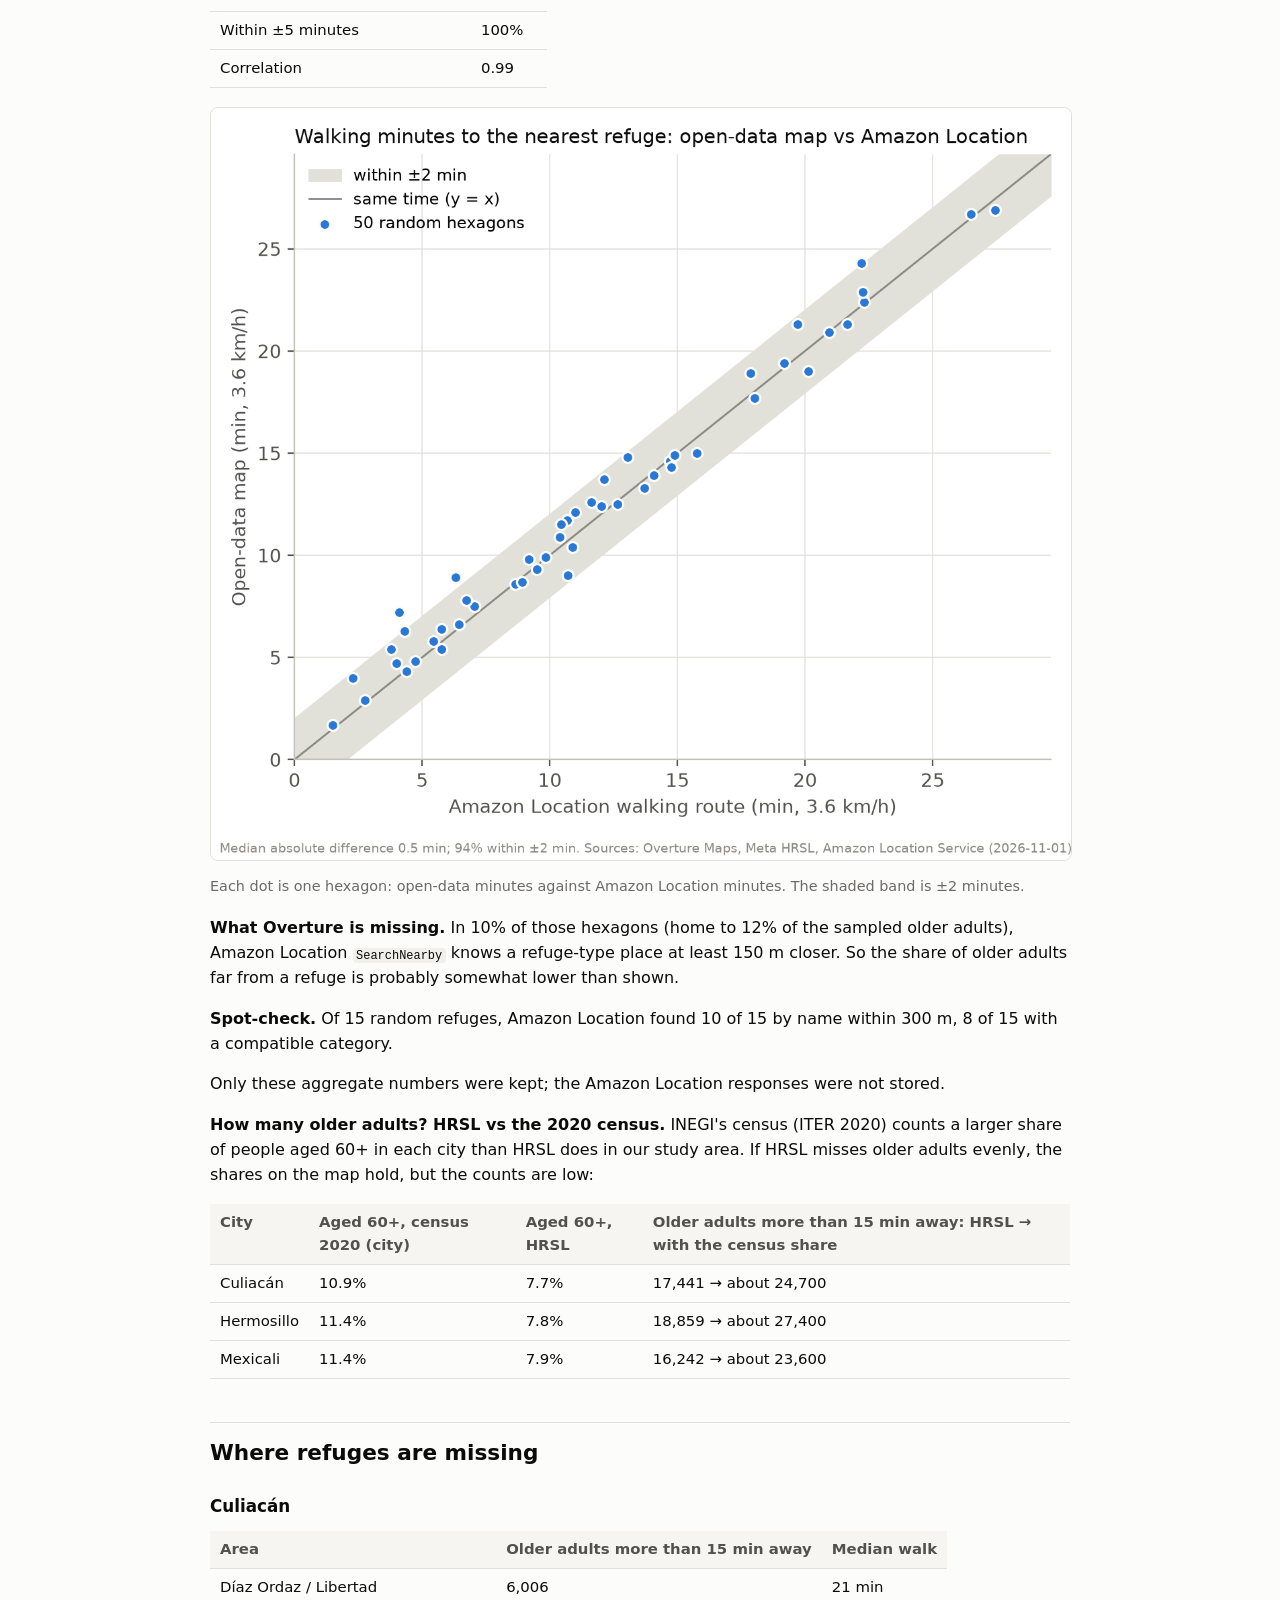
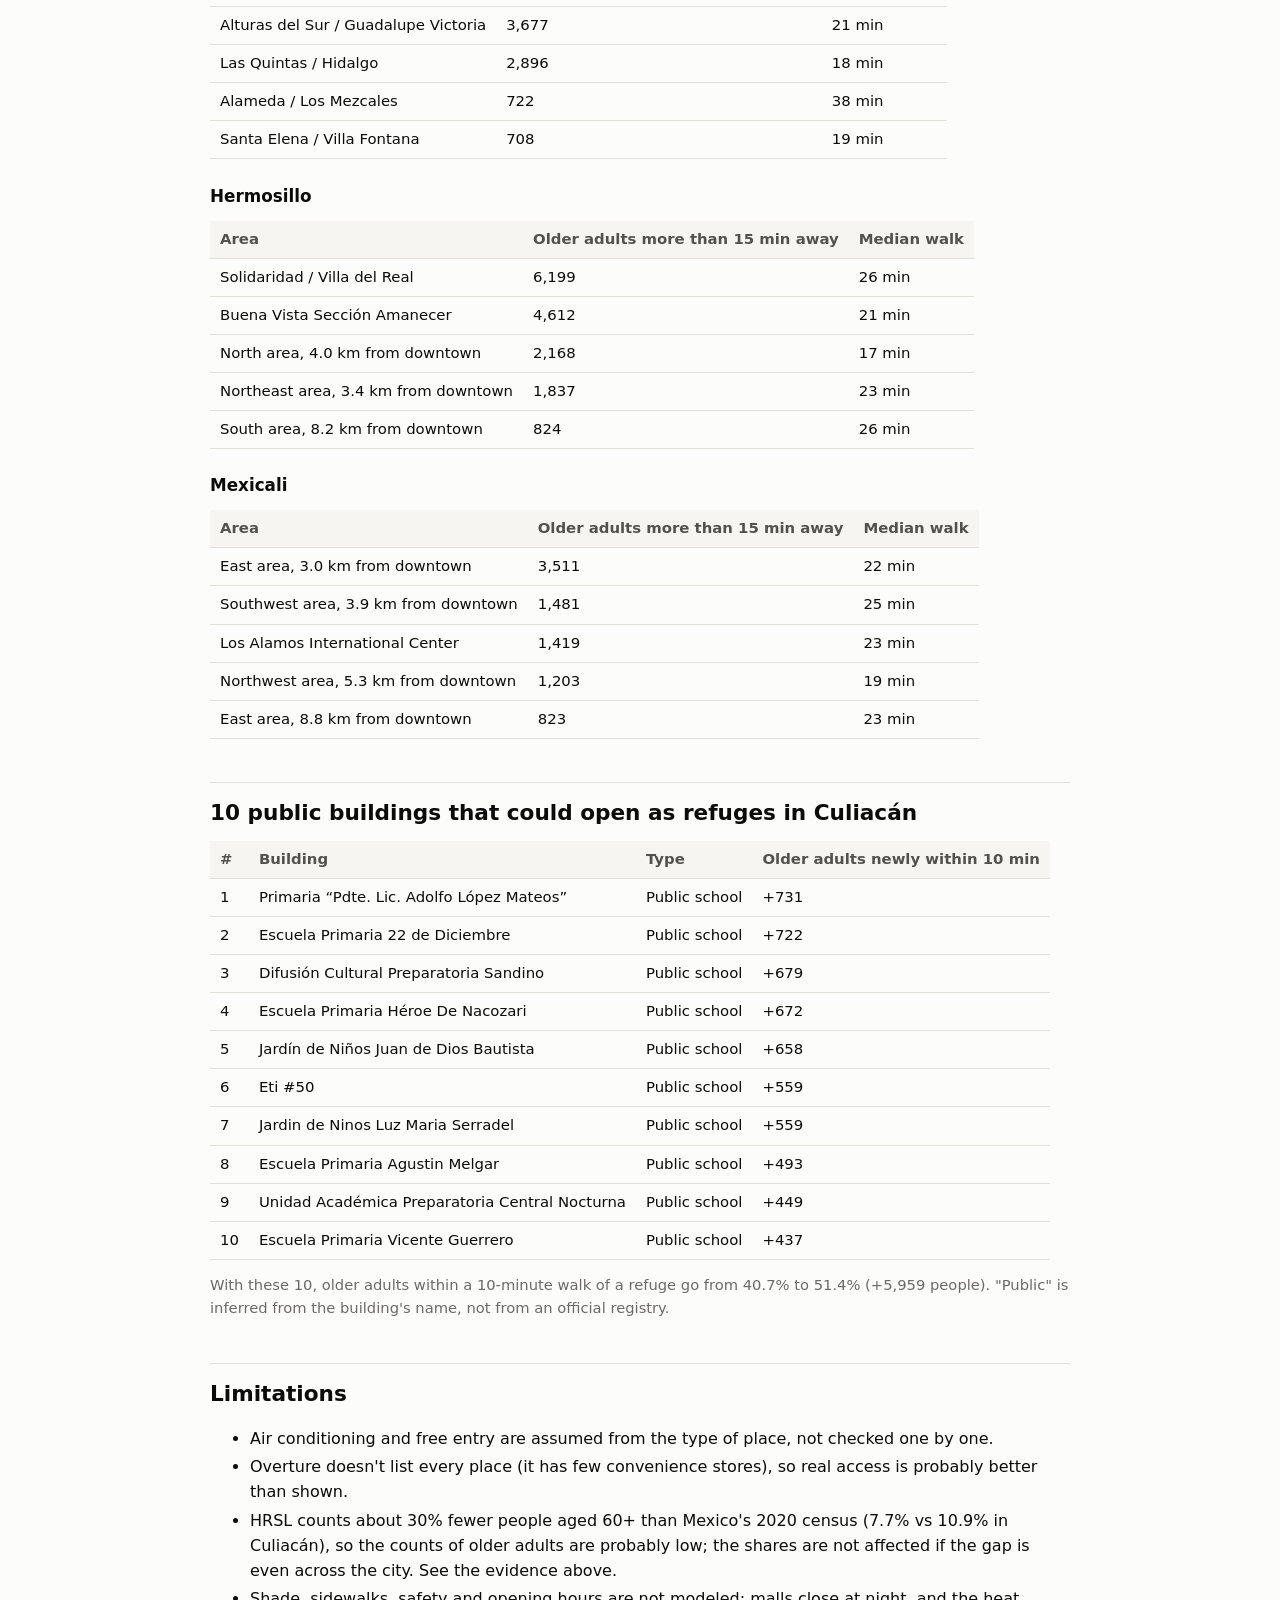
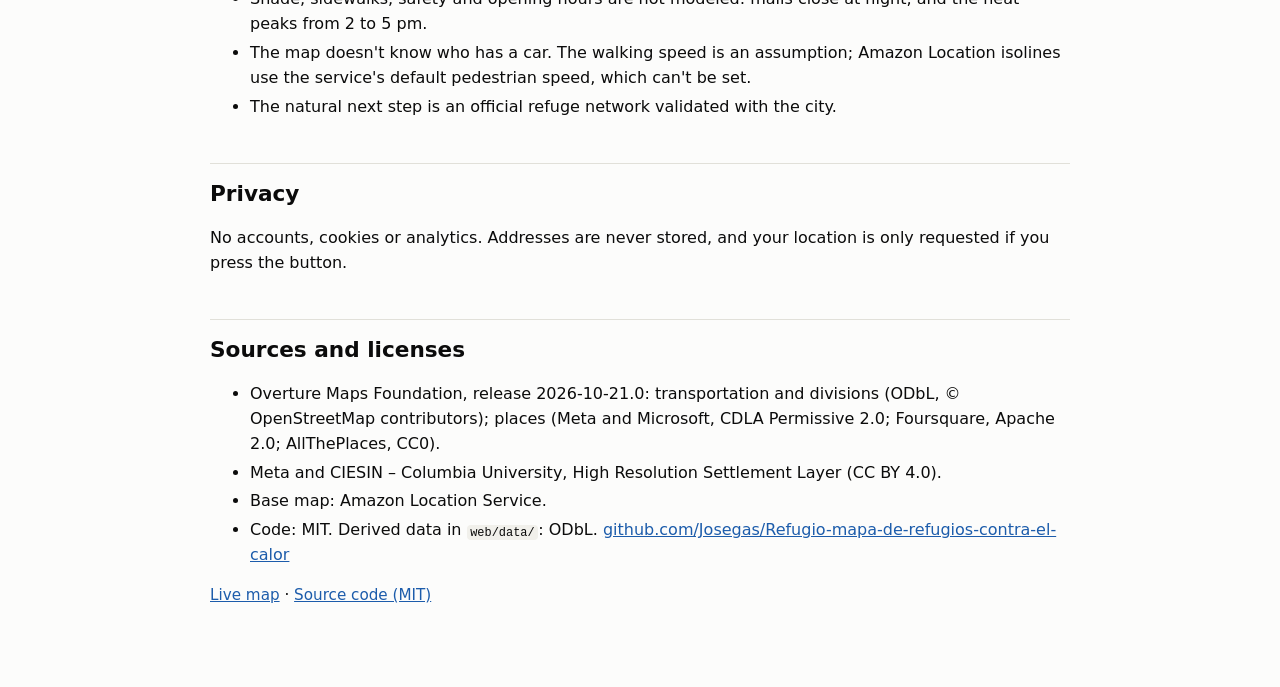
==== commit 38031c1f: "Compare the 60+ population with the 2020 census and drop two doubtful proposals" ====
--- a/web/about.html
+++ b/web/about.html
@@ -27,9 +27,10 @@
 
 <h2>Key figures</h2>
 
-<table><thead><tr><th scope="col">City</th><th scope="col">Older adults (60+)</th><th scope="col">More than 15 min on foot from a refuge</th><th scope="col">...counting pharmacies and convenience stores too</th><th scope="col">Within 10 min of a refuge: today → with 10 proposed public buildings</th></tr></thead><tbody><tr><td>Culiacán, Sinaloa</td><td>55,485</td><td>17,441 (31.4%)</td><td>1,790 (3.2%)</td><td>40.7% → 51.6%</td></tr><tr><td>Hermosillo, Sonora</td><td>63,621</td><td>18,859 (29.6%)</td><td>1,908 (3.0%)</td><td>41.2% → 51.5%</td></tr><tr><td>Mexicali, Baja California</td><td>61,403</td><td>16,242 (26.5%)</td><td>1,801 (2.9%)</td><td>44.1% → 51.9%</td></tr></tbody></table>
+<table><thead><tr><th scope="col">City</th><th scope="col">Older adults (60+)</th><th scope="col">More than 15 min on foot from a refuge</th><th scope="col">...counting pharmacies and convenience stores too</th><th scope="col">Within 10 min of a refuge: today → with 10 proposed public buildings</th></tr></thead><tbody><tr><td>Culiacán, Sinaloa</td><td>55,485</td><td>17,441 (31.4%)</td><td>1,790 (3.2%)</td><td>40.7% → 51.4%</td></tr><tr><td>Hermosillo, Sonora</td><td>63,621</td><td>18,859 (29.6%)</td><td>1,908 (3.0%)</td><td>41.2% → 51.5%</td></tr><tr><td>Mexicali, Baja California</td><td>61,403</td><td>16,242 (26.5%)</td><td>1,801 (2.9%)</td><td>44.1% → 51.9%</td></tr></tbody></table>
 <p class="note">Walking speed 3.6 km/h, along the real street network. Older adults are
-people aged 60 or more in the Meta/CIESIN High Resolution Settlement Layer. A refuge is a mall, department
+people aged 60 or more in the Meta/CIESIN High Resolution Settlement Layer, which counts about 30% fewer of them
+than Mexico's 2020 census (see the evidence below). A refuge is a mall, department
 store, large supermarket, library, museum, cultural or community center (air conditioning assumed from the
 type of place).</p>
 
@@ -88,7 +89,7 @@
 </ol>
 <h3>Pipeline volumes, per city</h3>
 
-<table><thead><tr><th scope="col">City</th><th scope="col">Places read → classified</th><th scope="col">Street segments → walking network</th><th scope="col">Population → hexagons</th><th scope="col">Candidates → proposals</th><th scope="col">Download + compute time</th></tr></thead><tbody><tr><td>Culiacán</td><td>28,002 → 211 refuges, 366 quick stops, 197 candidates</td><td>49,024 → 39,069 nodes, 57,276 edges (4,567 km)</td><td>90,767 populated pixels → 6,932 hexagons</td><td>197 → 10</td><td>34.1 s + 2.1 s</td></tr><tr><td>Hermosillo</td><td>34,233 → 218 refuges, 455 quick stops, 243 candidates</td><td>56,286 → 48,330 nodes, 67,950 edges (5,350 km)</td><td>93,872 populated pixels → 7,478 hexagons</td><td>243 → 10</td><td>38.3 s + 2.2 s</td></tr><tr><td>Mexicali</td><td>39,744 → 259 refuges, 666 quick stops, 337 candidates</td><td>53,732 → 41,840 nodes, 61,805 edges (5,800 km)</td><td>114,752 populated pixels → 9,504 hexagons</td><td>337 → 10</td><td>40.6 s + 2.4 s</td></tr></tbody></table>
+<table><thead><tr><th scope="col">City</th><th scope="col">Places read → classified</th><th scope="col">Street segments → walking network</th><th scope="col">Population → hexagons</th><th scope="col">Candidates → proposals</th><th scope="col">Download + compute time</th></tr></thead><tbody><tr><td>Culiacán</td><td>28,002 → 211 refuges, 366 quick stops, 196 candidates</td><td>49,024 → 39,069 nodes, 57,276 edges (4,567 km)</td><td>90,767 populated pixels → 6,932 hexagons</td><td>196 → 10</td><td>34.1 s + 2.1 s</td></tr><tr><td>Hermosillo</td><td>34,233 → 218 refuges, 455 quick stops, 243 candidates</td><td>56,286 → 48,330 nodes, 67,950 edges (5,350 km)</td><td>93,872 populated pixels → 7,478 hexagons</td><td>243 → 10</td><td>38.3 s + 2.3 s</td></tr><tr><td>Mexicali</td><td>39,744 → 259 refuges, 666 quick stops, 336 candidates</td><td>53,732 → 41,840 nodes, 61,805 edges (5,800 km)</td><td>114,752 populated pixels → 9,504 hexagons</td><td>336 → 10</td><td>40.6 s + 2.5 s</td></tr></tbody></table>
 <p class="note">Times measured on a laptop on a home connection: the download reads from Amazon S3,
 the compute step runs locally.</p>
 
@@ -107,11 +108,12 @@
 <figure><img src="img/k8_validation_culiacan.png" alt="Scatter plot of walking minutes, open-data map versus Amazon Location routes, for 50 random hexagons: the points sit on the y = x line." loading="lazy"><figcaption>Each dot is one hexagon: open-data minutes against Amazon Location minutes. The shaded band is ±2 minutes.</figcaption></figure>
 <p><b>What Overture is missing.</b> In 10%
 of those hexagons (home to 12% of the sampled older adults),
-Amazon Location <code>SearchNearby</code> knows a refuge-type place at least 150 m closer. The headline figure is
-best read as an upper bound.</p>
+Amazon Location <code>SearchNearby</code> knows a refuge-type place at least 150 m closer. So the share of older
+adults far from a refuge is probably somewhat lower than shown.</p>
 <p><b>Spot-check.</b> Of 15 random refuges, Amazon Location found 10 of 15 by
 name within 300 m, 8 of 15 with a compatible category.</p>
 <p>Only these aggregate numbers were kept; the Amazon Location responses were not stored.</p>
+<p><b>How many older adults? HRSL vs the 2020 census.</b> INEGI's census (ITER 2020) counts a larger share of people aged 60+ in each city than HRSL does in our study area. If HRSL misses older adults evenly, the shares on the map hold, but the counts are low:</p><table><thead><tr><th scope="col">City</th><th scope="col">Aged 60+, census 2020 (city)</th><th scope="col">Aged 60+, HRSL</th><th scope="col">Older adults more than 15 min away: HRSL → with the census share</th></tr></thead><tbody><tr><td>Culiacán</td><td>10.9%</td><td>7.7%</td><td>17,441 → about 24,700</td></tr><tr><td>Hermosillo</td><td>11.4%</td><td>7.8%</td><td>18,859 → about 27,400</td></tr><tr><td>Mexicali</td><td>11.4%</td><td>7.9%</td><td>16,242 → about 23,600</td></tr></tbody></table>
 
 <h2>Where refuges are missing</h2>
 
@@ -122,16 +124,18 @@
 <h3>Mexicali</h3>
 <table><thead><tr><th scope="col">Area</th><th scope="col">Older adults more than 15 min away</th><th scope="col">Median walk</th></tr></thead><tbody><tr><td>East area, 3.0 km from downtown</td><td>3,511</td><td>22 min</td></tr><tr><td>Southwest area, 3.9 km from downtown</td><td>1,481</td><td>25 min</td></tr><tr><td>Los Alamos International Center</td><td>1,419</td><td>23 min</td></tr><tr><td>Northwest area, 5.3 km from downtown</td><td>1,203</td><td>19 min</td></tr><tr><td>East area, 8.8 km from downtown</td><td>823</td><td>23 min</td></tr></tbody></table>
 <h2>10 public buildings that could open as refuges in Culiacán</h2>
-<table><thead><tr><th scope="col">#</th><th scope="col">Building</th><th scope="col">Type</th><th scope="col">Older adults newly within 10 min</th></tr></thead><tbody><tr><td>1</td><td>Primaria “Pdte. Lic. Adolfo López Mateos”</td><td>Public school</td><td>+731</td></tr><tr><td>2</td><td>Escuela Primaria 22 de Diciembre</td><td>Public school</td><td>+722</td></tr><tr><td>3</td><td>Difusión Cultural Preparatoria Sandino</td><td>Public school</td><td>+679</td></tr><tr><td>4</td><td>Escuela Primaria Héroe De Nacozari</td><td>Public school</td><td>+672</td></tr><tr><td>5</td><td>Jardín de Niños Juan de Dios Bautista</td><td>Public school</td><td>+658</td></tr><tr><td>6</td><td>Primaria Ovidio Decroly</td><td>Public school</td><td>+647</td></tr><tr><td>7</td><td>Eti #50</td><td>Public school</td><td>+559</td></tr><tr><td>8</td><td>Escuela Primaria Agustin Melgar</td><td>Public school</td><td>+493</td></tr><tr><td>9</td><td>Jardin de Ninos Luz Maria Serradel</td><td>Public school</td><td>+475</td></tr><tr><td>10</td><td>Unidad Académica Preparatoria Central Nocturna</td><td>Public school</td><td>+449</td></tr></tbody></table>
+<table><thead><tr><th scope="col">#</th><th scope="col">Building</th><th scope="col">Type</th><th scope="col">Older adults newly within 10 min</th></tr></thead><tbody><tr><td>1</td><td>Primaria “Pdte. Lic. Adolfo López Mateos”</td><td>Public school</td><td>+731</td></tr><tr><td>2</td><td>Escuela Primaria 22 de Diciembre</td><td>Public school</td><td>+722</td></tr><tr><td>3</td><td>Difusión Cultural Preparatoria Sandino</td><td>Public school</td><td>+679</td></tr><tr><td>4</td><td>Escuela Primaria Héroe De Nacozari</td><td>Public school</td><td>+672</td></tr><tr><td>5</td><td>Jardín de Niños Juan de Dios Bautista</td><td>Public school</td><td>+658</td></tr><tr><td>6</td><td>Eti #50</td><td>Public school</td><td>+559</td></tr><tr><td>7</td><td>Jardin de Ninos Luz Maria Serradel</td><td>Public school</td><td>+559</td></tr><tr><td>8</td><td>Escuela Primaria Agustin Melgar</td><td>Public school</td><td>+493</td></tr><tr><td>9</td><td>Unidad Académica Preparatoria Central Nocturna</td><td>Public school</td><td>+449</td></tr><tr><td>10</td><td>Escuela Primaria Vicente Guerrero</td><td>Public school</td><td>+437</td></tr></tbody></table>
 <p class="note">With these 10, older adults within a 10-minute walk of a refuge go from
-40.7% to 51.6% (+6,085 people). "Public" is inferred
+40.7% to 51.4% (+5,959 people). "Public" is inferred
 from the building's name, not from an official registry.</p>
 
 <h2>Limitations</h2>
 <ul>
 <li>Air conditioning and free entry are assumed from the type of place, not checked one by one.</li>
 <li>Overture doesn't list every place (it has few convenience stores), so real access is probably better than shown.</li>
-<li>The age of the census behind the HRSL 60+ layer is not documented on the registry page.</li>
+<li>HRSL counts about 30% fewer people aged 60+ than Mexico's 2020 census (7.7% vs
+10.9% in Culiacán), so the counts of older adults are probably low; the shares are not
+affected if the gap is even across the city. See the evidence above.</li>
 <li>Shade, sidewalks, safety and opening hours are not modeled: malls close at night, and the heat peaks from 2 to 5 pm.</li>
 <li>The map doesn't know who has a car. The walking speed is an assumption; Amazon Location isolines use the
 service's default pedestrian speed, which can't be set.</li>
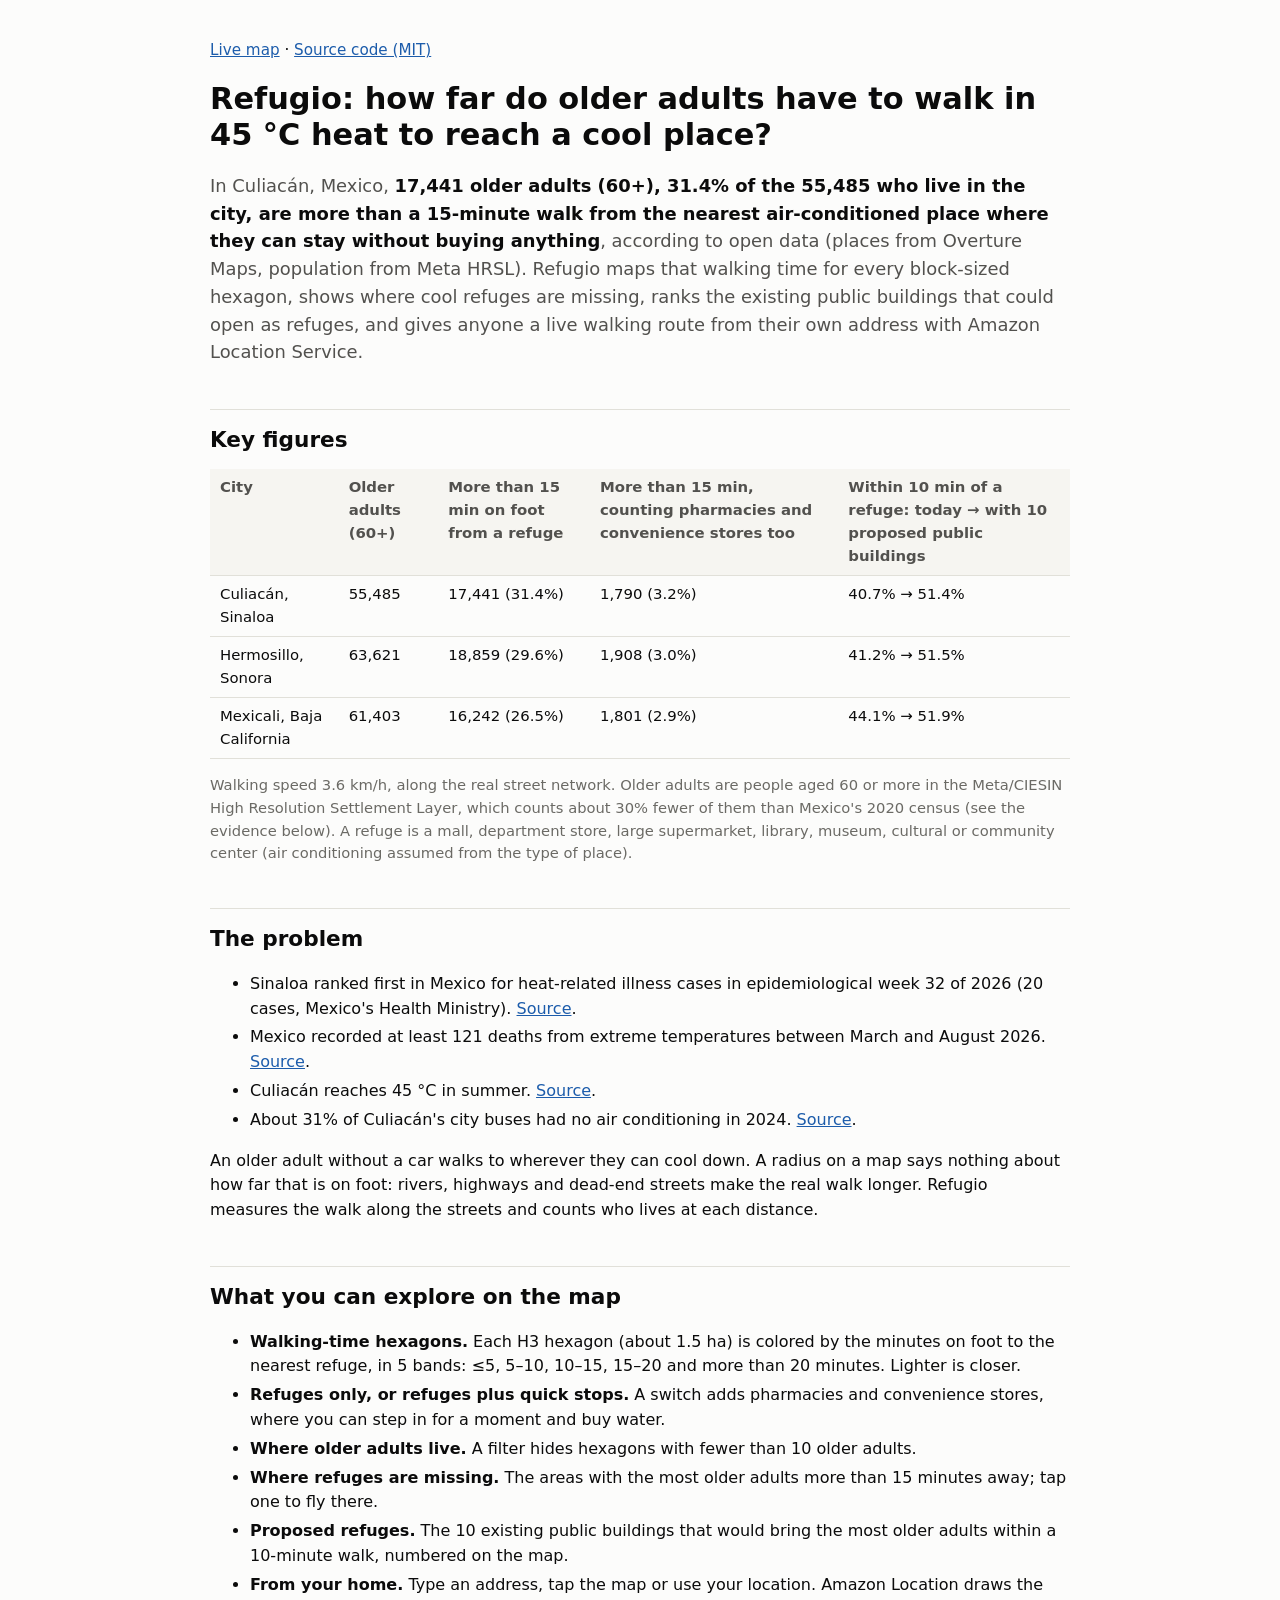
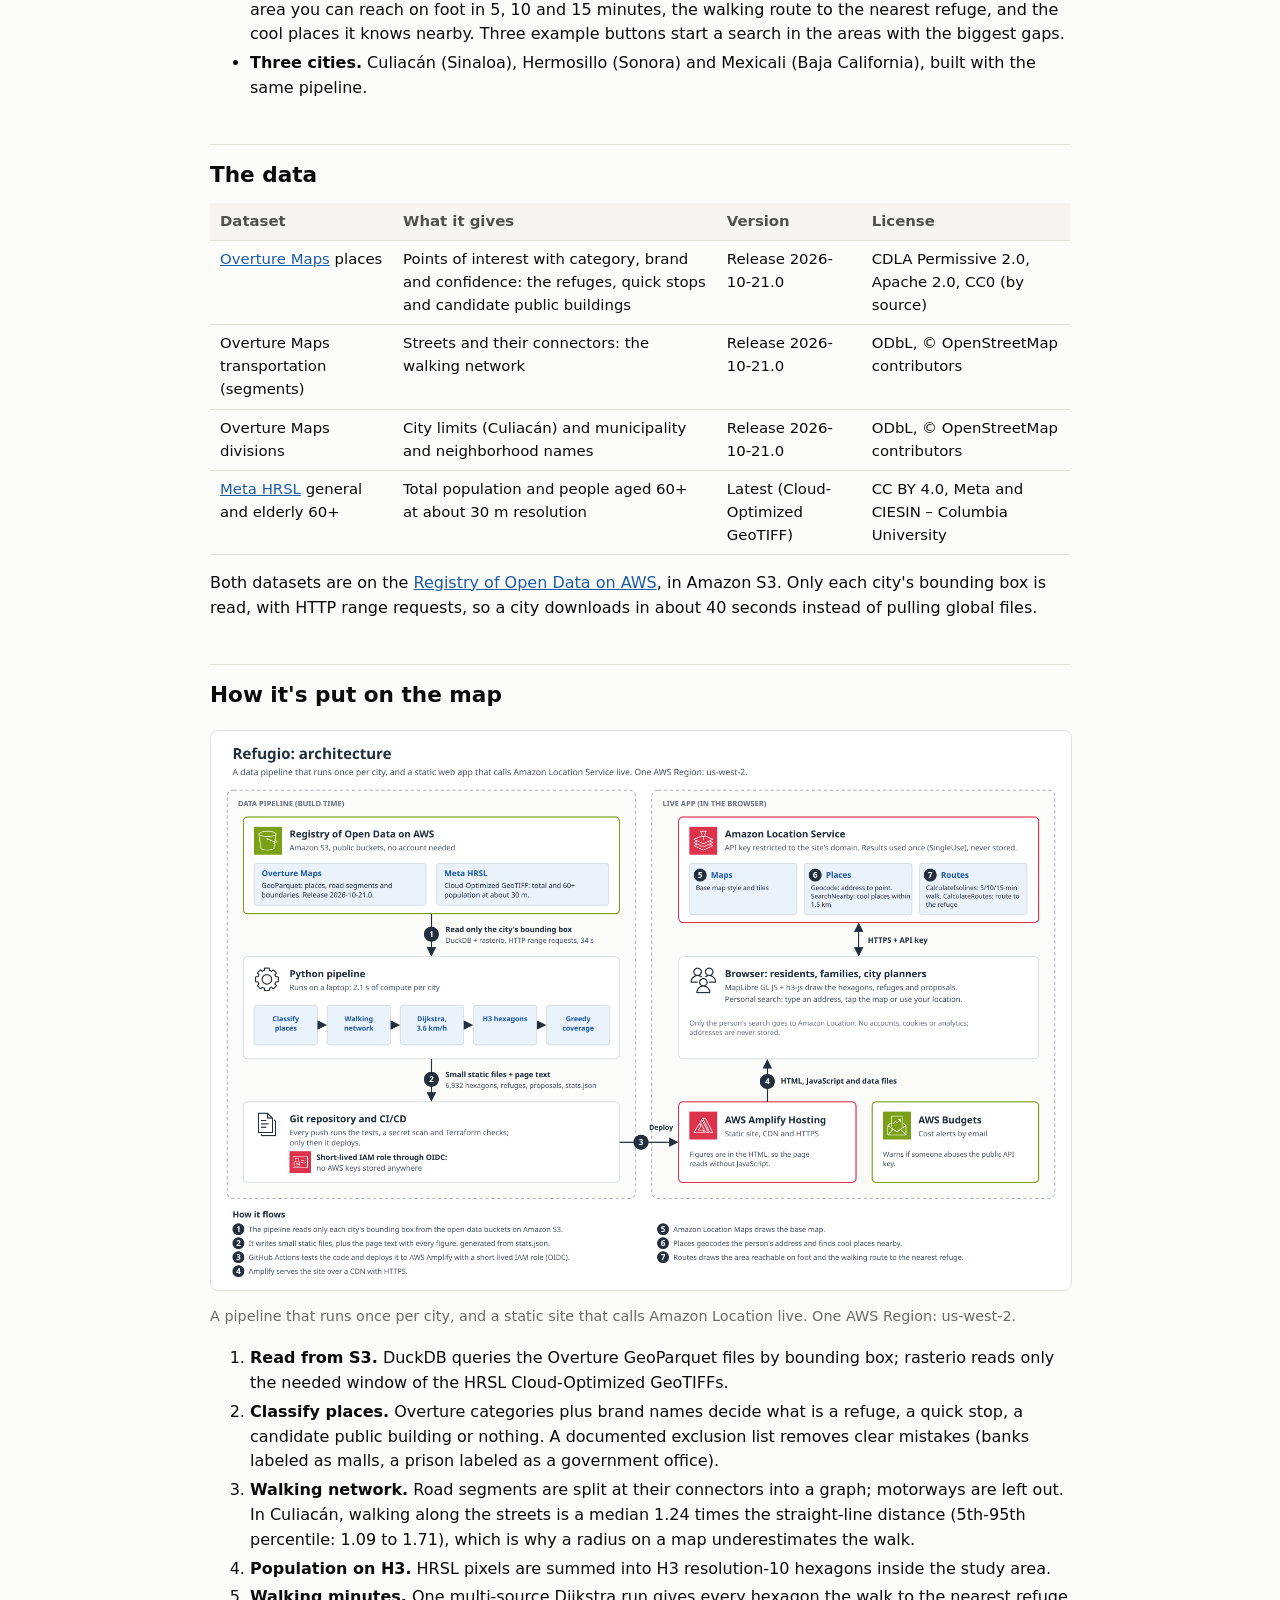
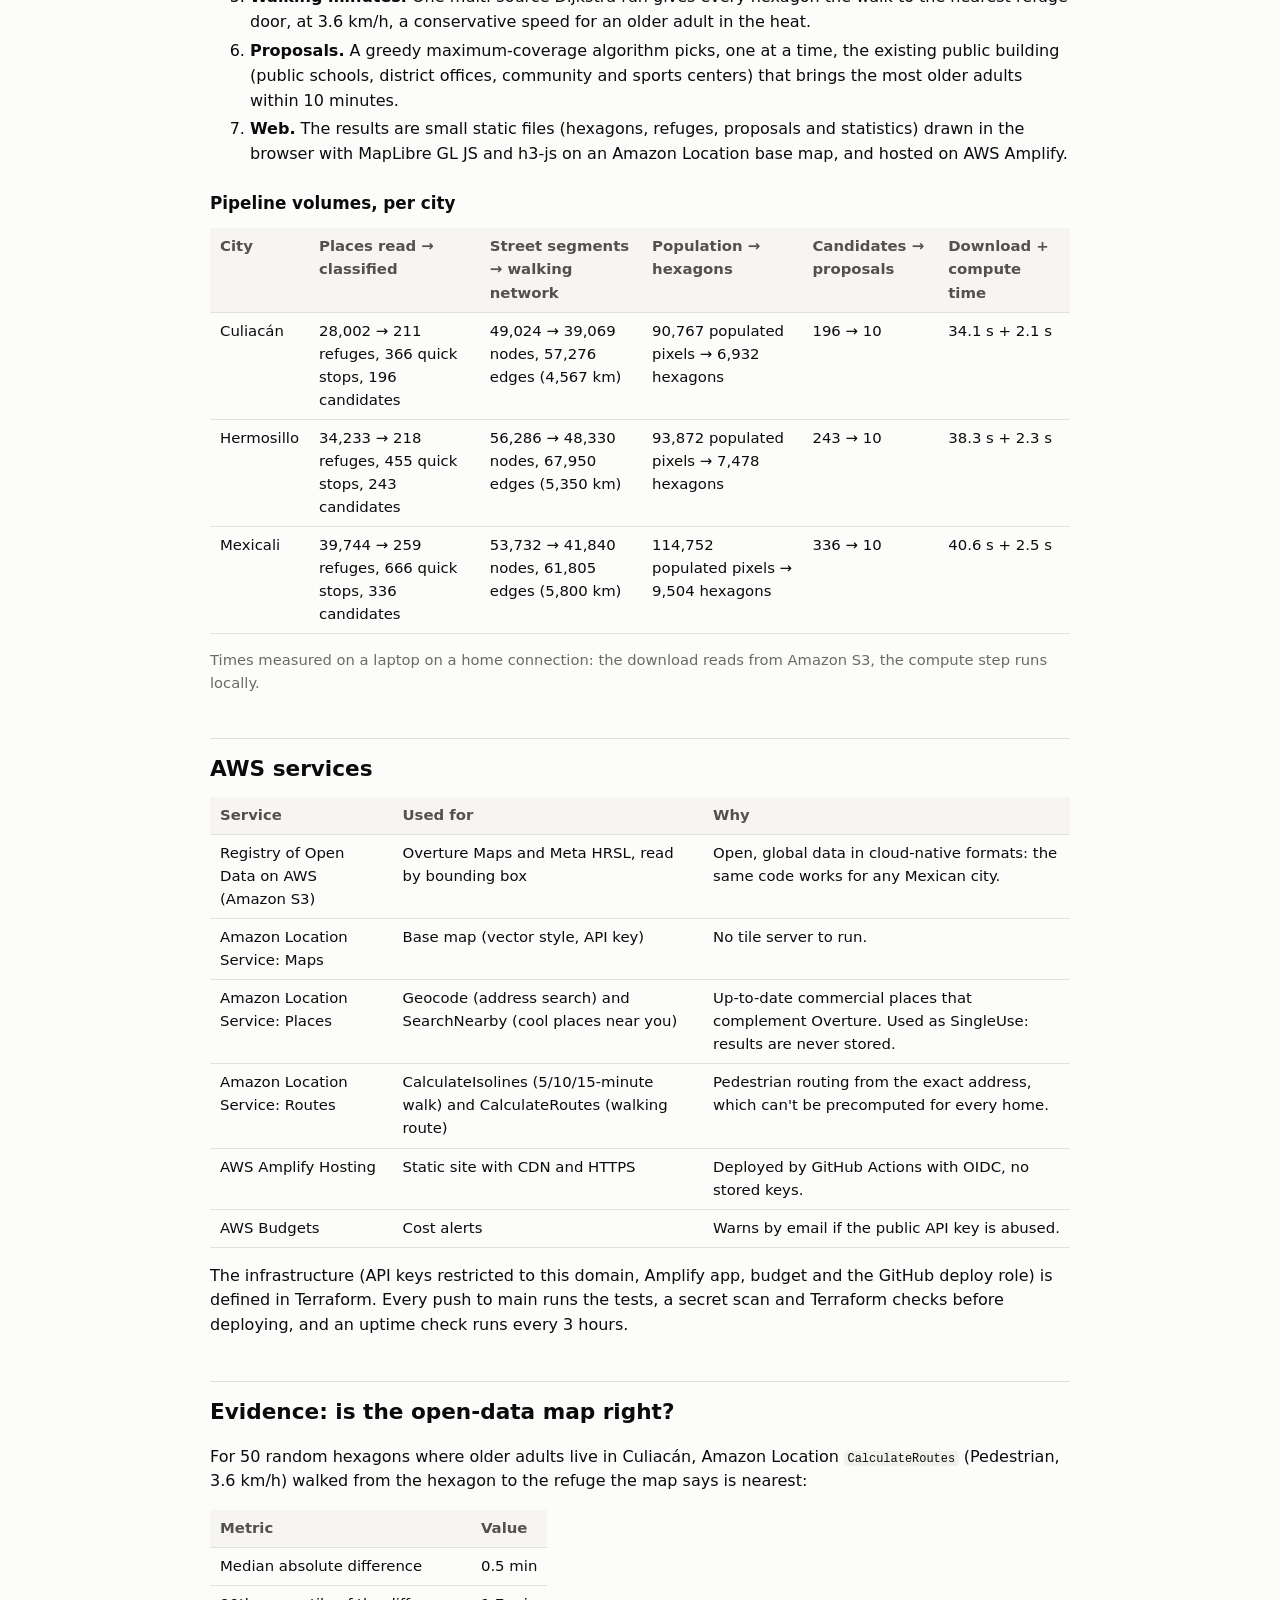
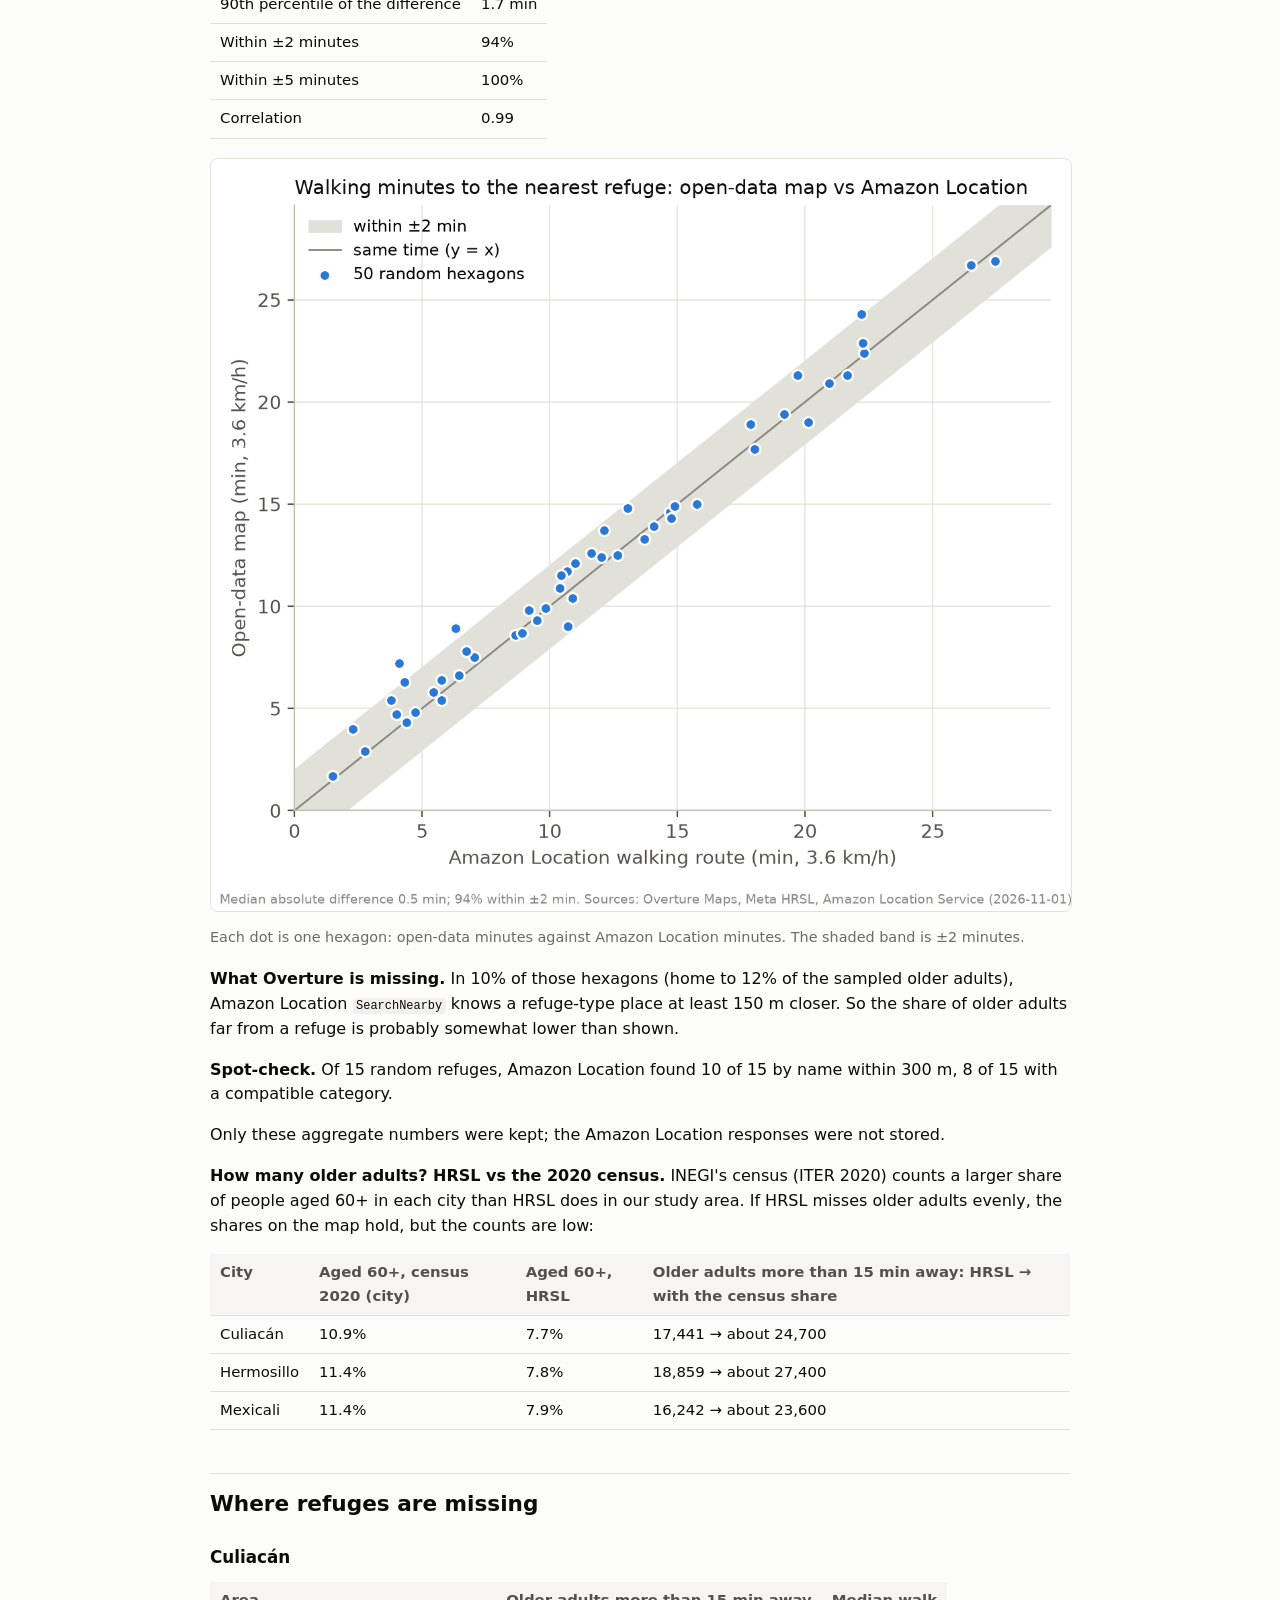
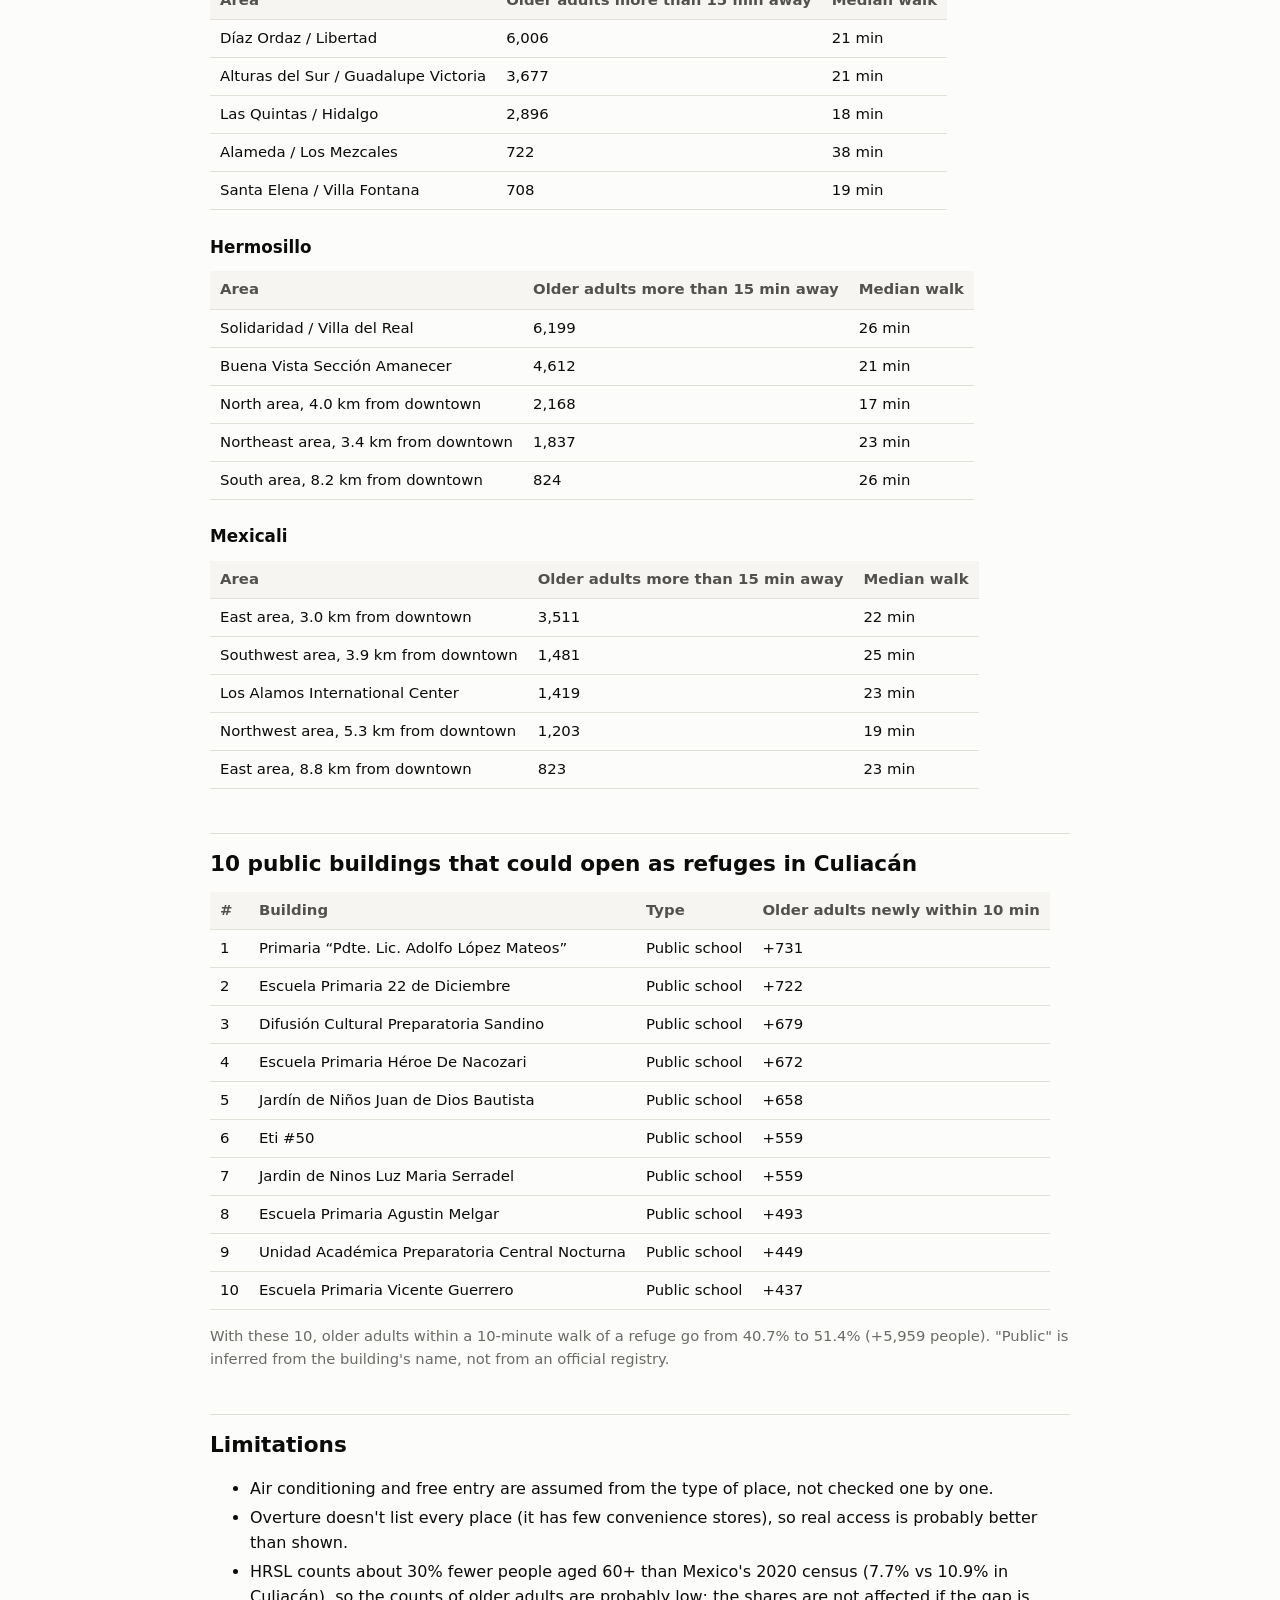
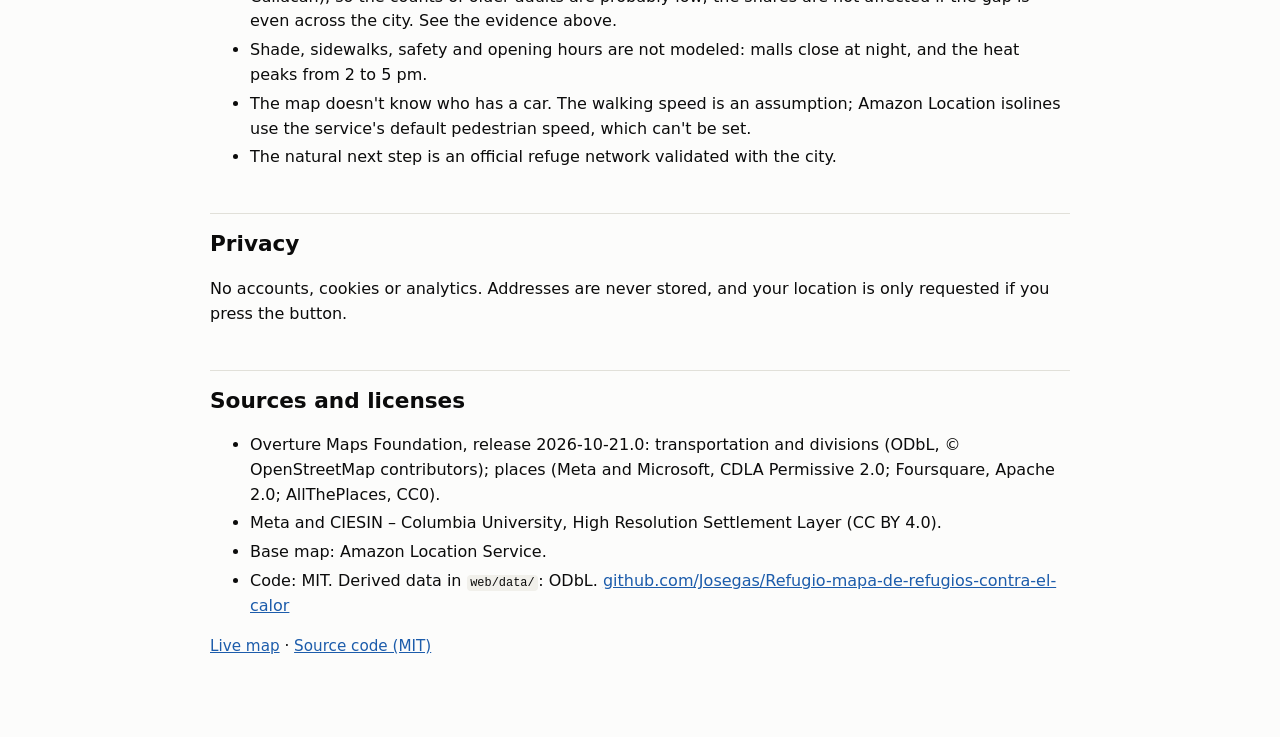
==== commit 4101db82: "Show when Amazon Location knows a closer refuge-type place; credit HRSL for population" ====
--- a/web/about.html
+++ b/web/about.html
@@ -20,14 +20,14 @@
 <h1>Refugio: how far do older adults have to walk in 45 °C heat to reach a cool place?</h1>
 <p class="lede">In Culiacán, Mexico, <strong>17,441 older adults (60+), 31.4% of the
 55,485 who live in the city, are more than a 15-minute walk from the nearest air-conditioned place
-where they can stay without buying anything</strong>, according to Overture Maps open data. Refugio maps
+where they can stay without buying anything</strong>, according to open data (places from Overture Maps, population from Meta HRSL). Refugio maps
 that walking time for every block-sized hexagon, shows where cool refuges are missing, ranks the
 existing public buildings that could open as refuges, and gives anyone a live walking route from
 their own address with Amazon Location Service.</p>
 
 <h2>Key figures</h2>
 
-<table><thead><tr><th scope="col">City</th><th scope="col">Older adults (60+)</th><th scope="col">More than 15 min on foot from a refuge</th><th scope="col">...counting pharmacies and convenience stores too</th><th scope="col">Within 10 min of a refuge: today → with 10 proposed public buildings</th></tr></thead><tbody><tr><td>Culiacán, Sinaloa</td><td>55,485</td><td>17,441 (31.4%)</td><td>1,790 (3.2%)</td><td>40.7% → 51.4%</td></tr><tr><td>Hermosillo, Sonora</td><td>63,621</td><td>18,859 (29.6%)</td><td>1,908 (3.0%)</td><td>41.2% → 51.5%</td></tr><tr><td>Mexicali, Baja California</td><td>61,403</td><td>16,242 (26.5%)</td><td>1,801 (2.9%)</td><td>44.1% → 51.9%</td></tr></tbody></table>
+<table><thead><tr><th scope="col">City</th><th scope="col">Older adults (60+)</th><th scope="col">More than 15 min on foot from a refuge</th><th scope="col">More than 15 min, counting pharmacies and convenience stores too</th><th scope="col">Within 10 min of a refuge: today → with 10 proposed public buildings</th></tr></thead><tbody><tr><td>Culiacán, Sinaloa</td><td>55,485</td><td>17,441 (31.4%)</td><td>1,790 (3.2%)</td><td>40.7% → 51.4%</td></tr><tr><td>Hermosillo, Sonora</td><td>63,621</td><td>18,859 (29.6%)</td><td>1,908 (3.0%)</td><td>41.2% → 51.5%</td></tr><tr><td>Mexicali, Baja California</td><td>61,403</td><td>16,242 (26.5%)</td><td>1,801 (2.9%)</td><td>44.1% → 51.9%</td></tr></tbody></table>
 <p class="note">Walking speed 3.6 km/h, along the real street network. Older adults are
 people aged 60 or more in the Meta/CIESIN High Resolution Settlement Layer, which counts about 30% fewer of them
 than Mexico's 2020 census (see the evidence below). A refuge is a mall, department
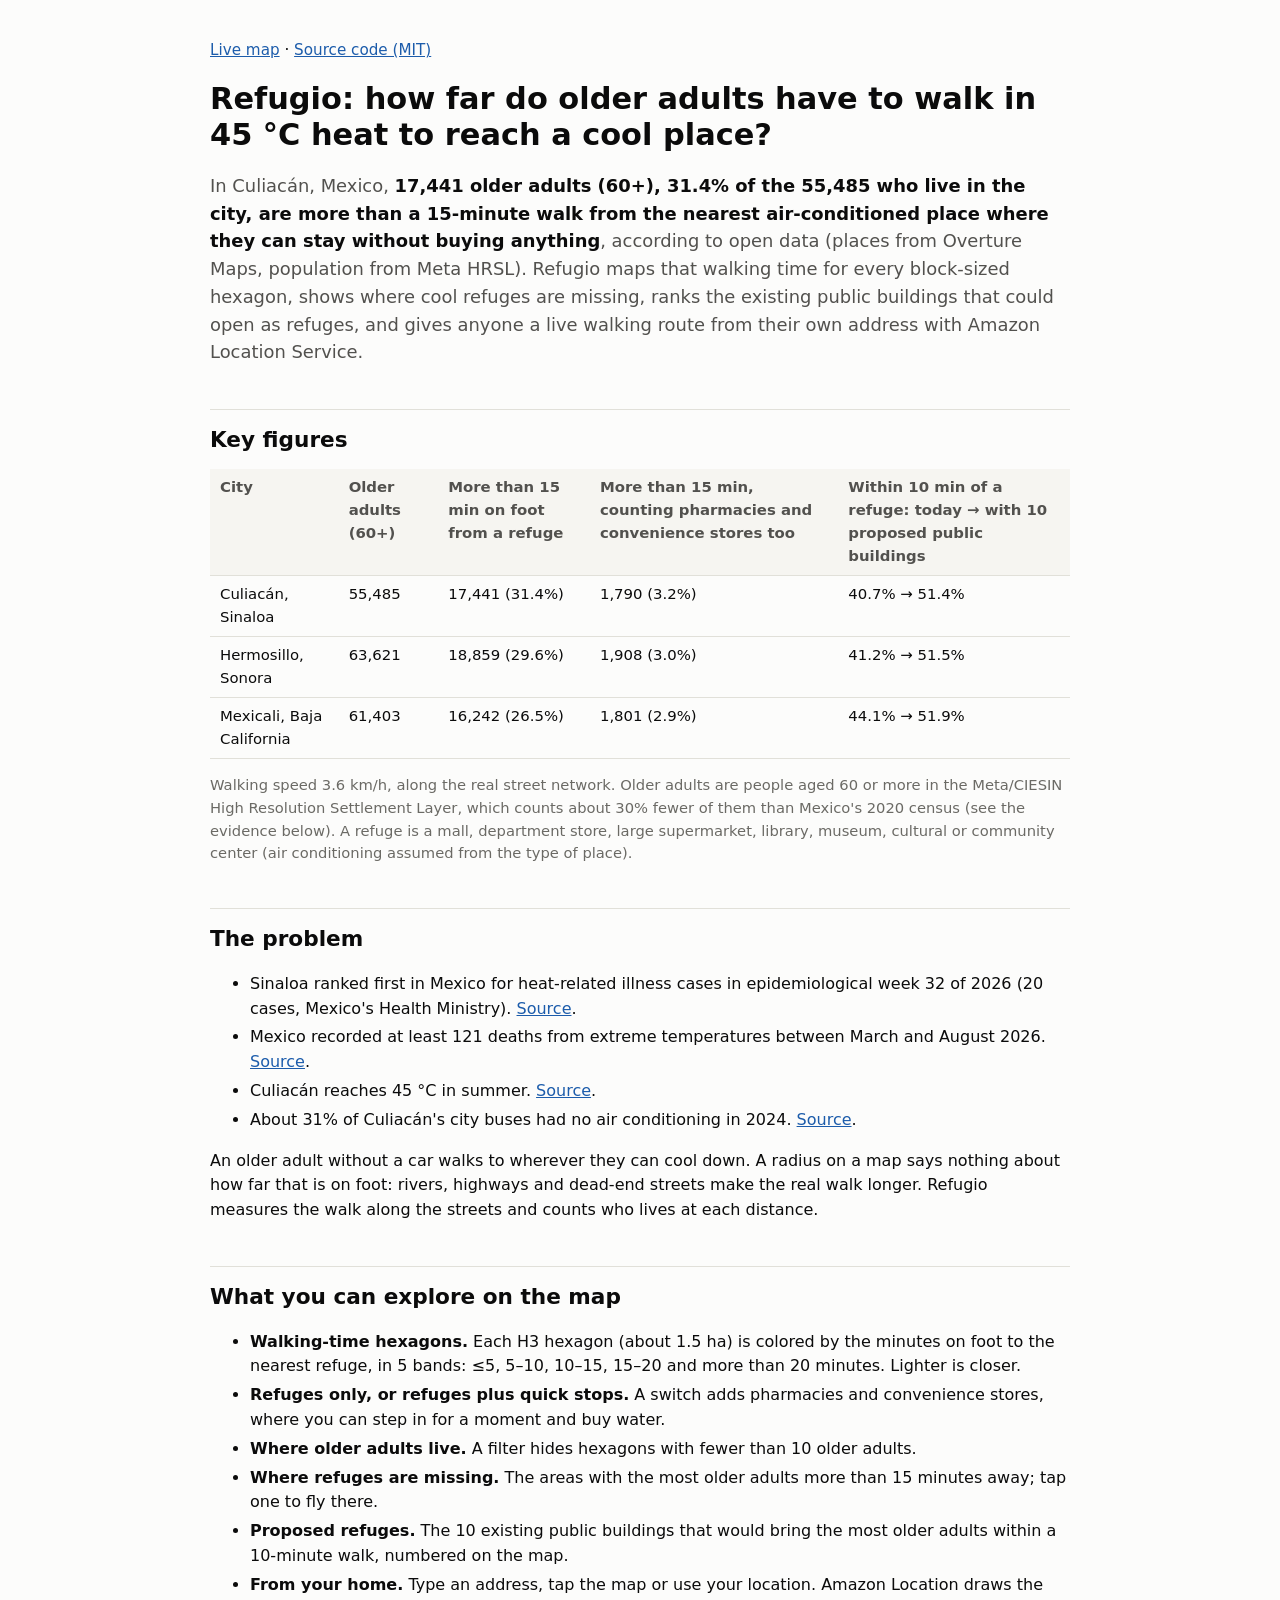
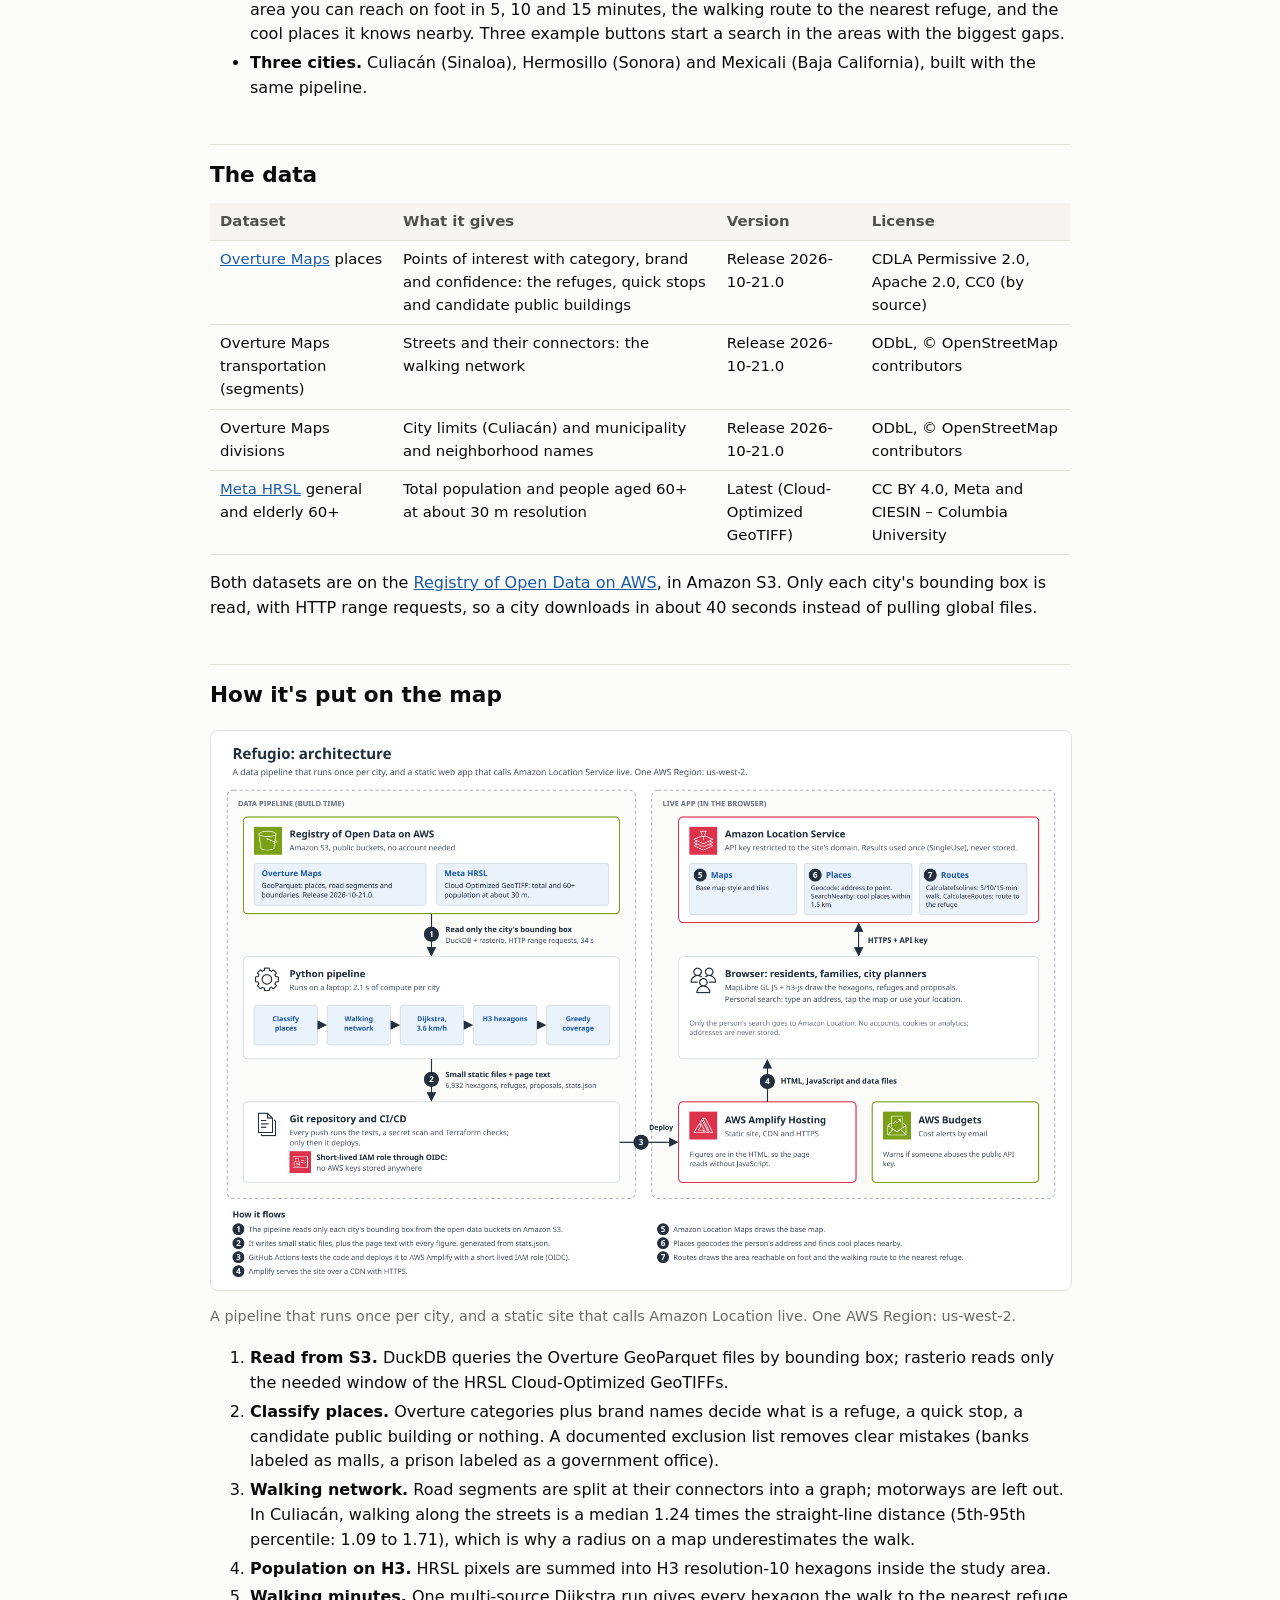
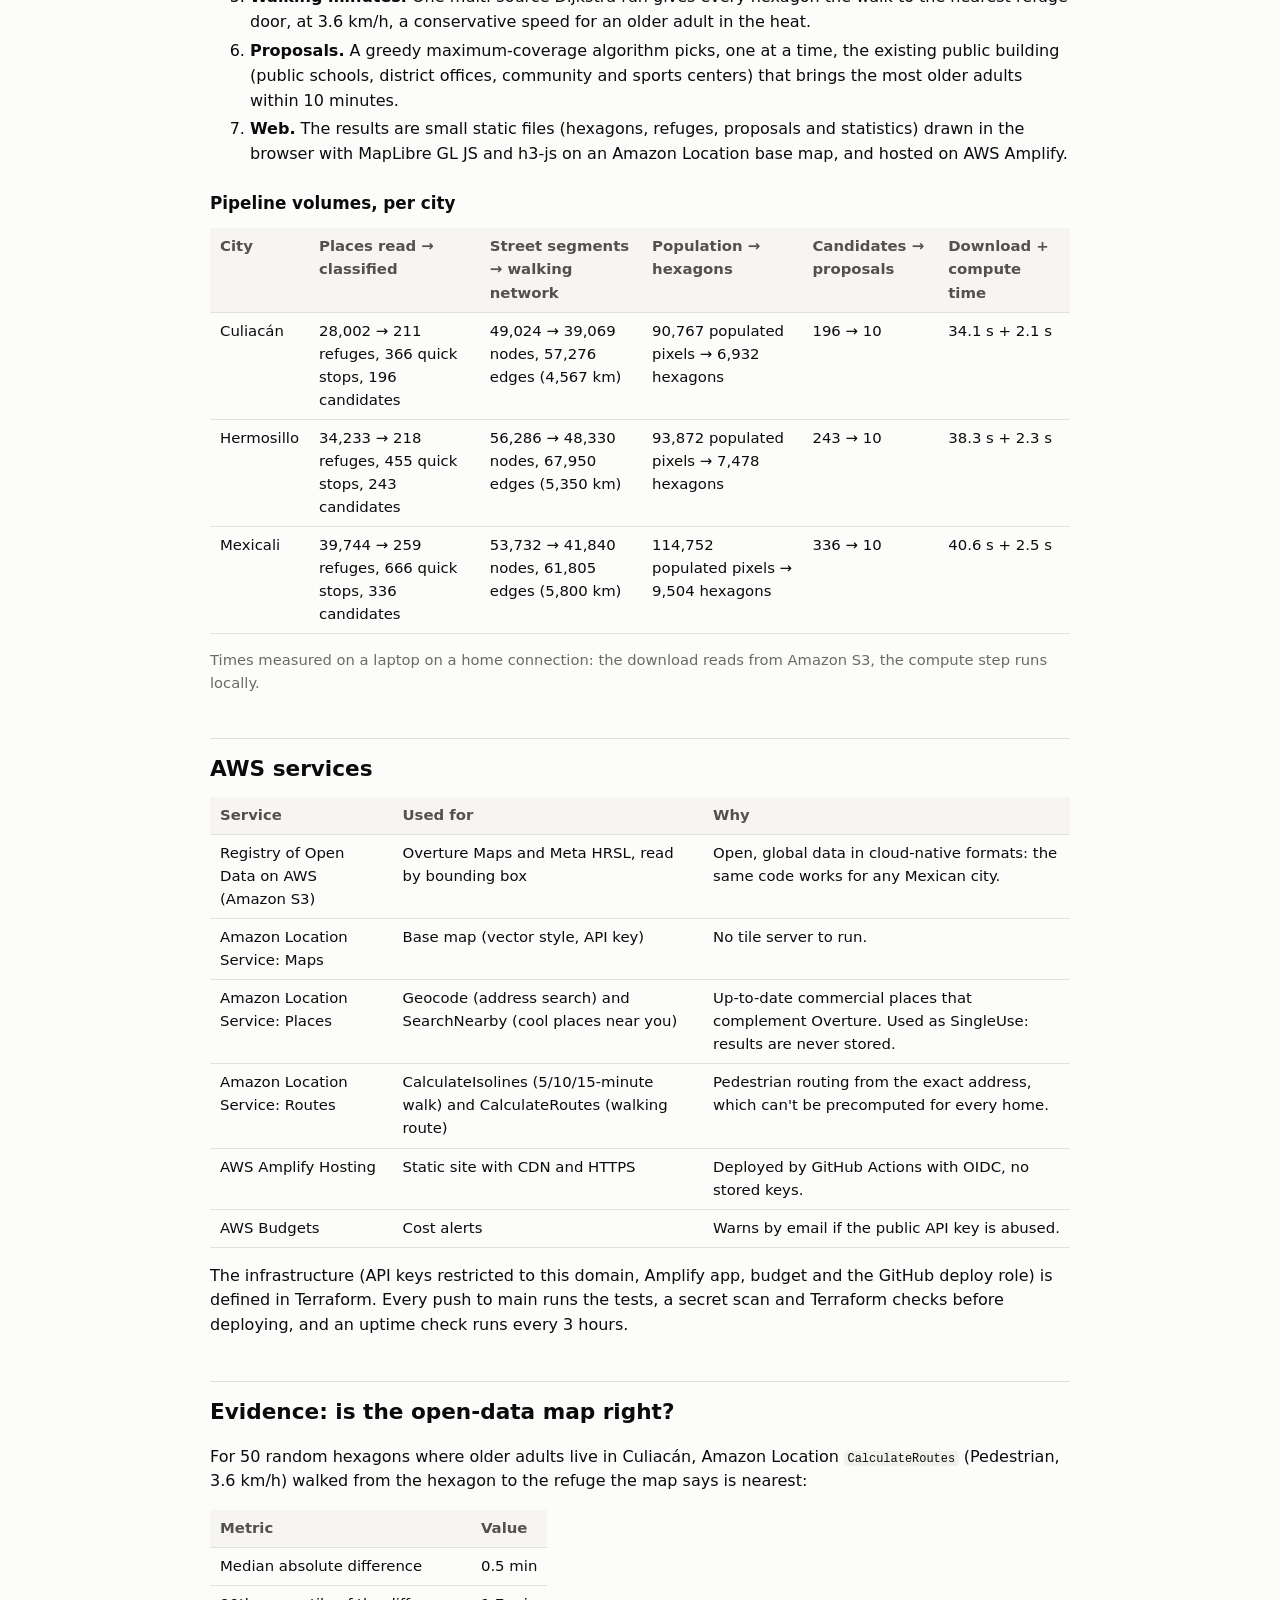
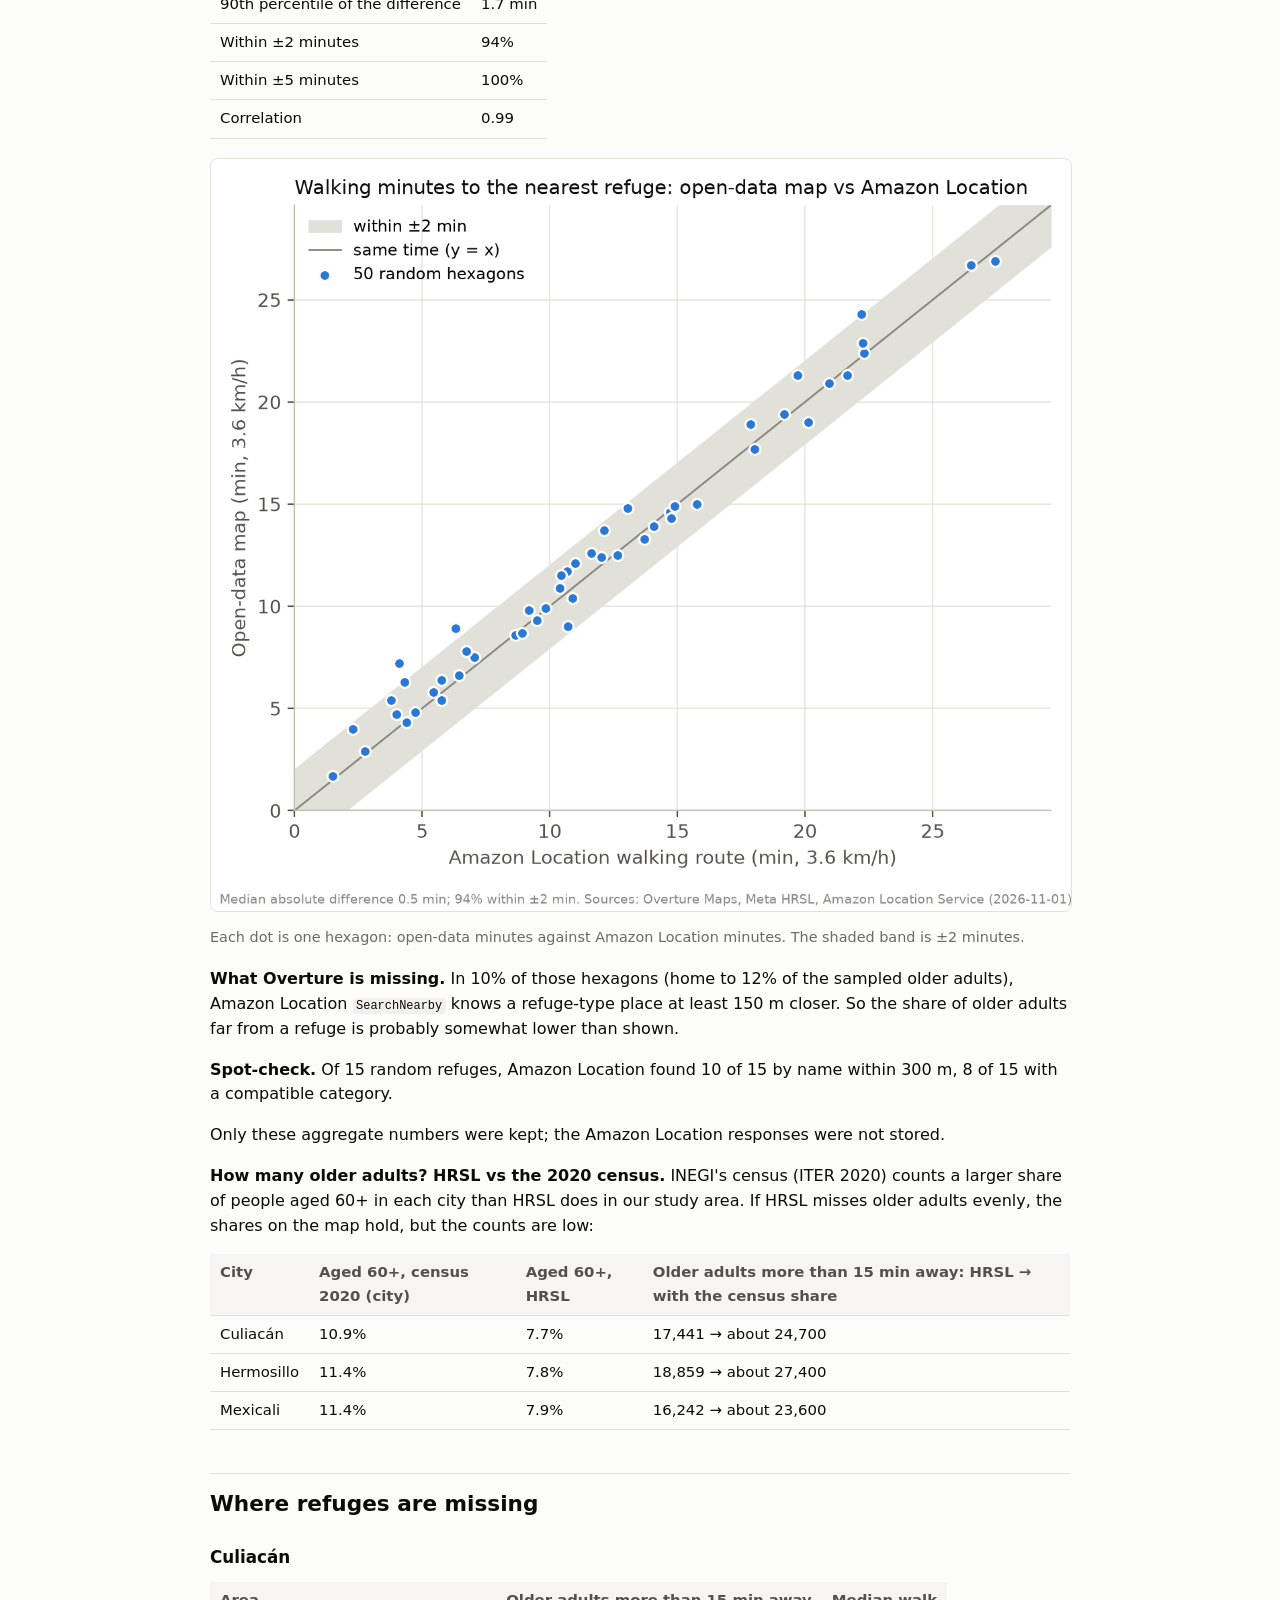
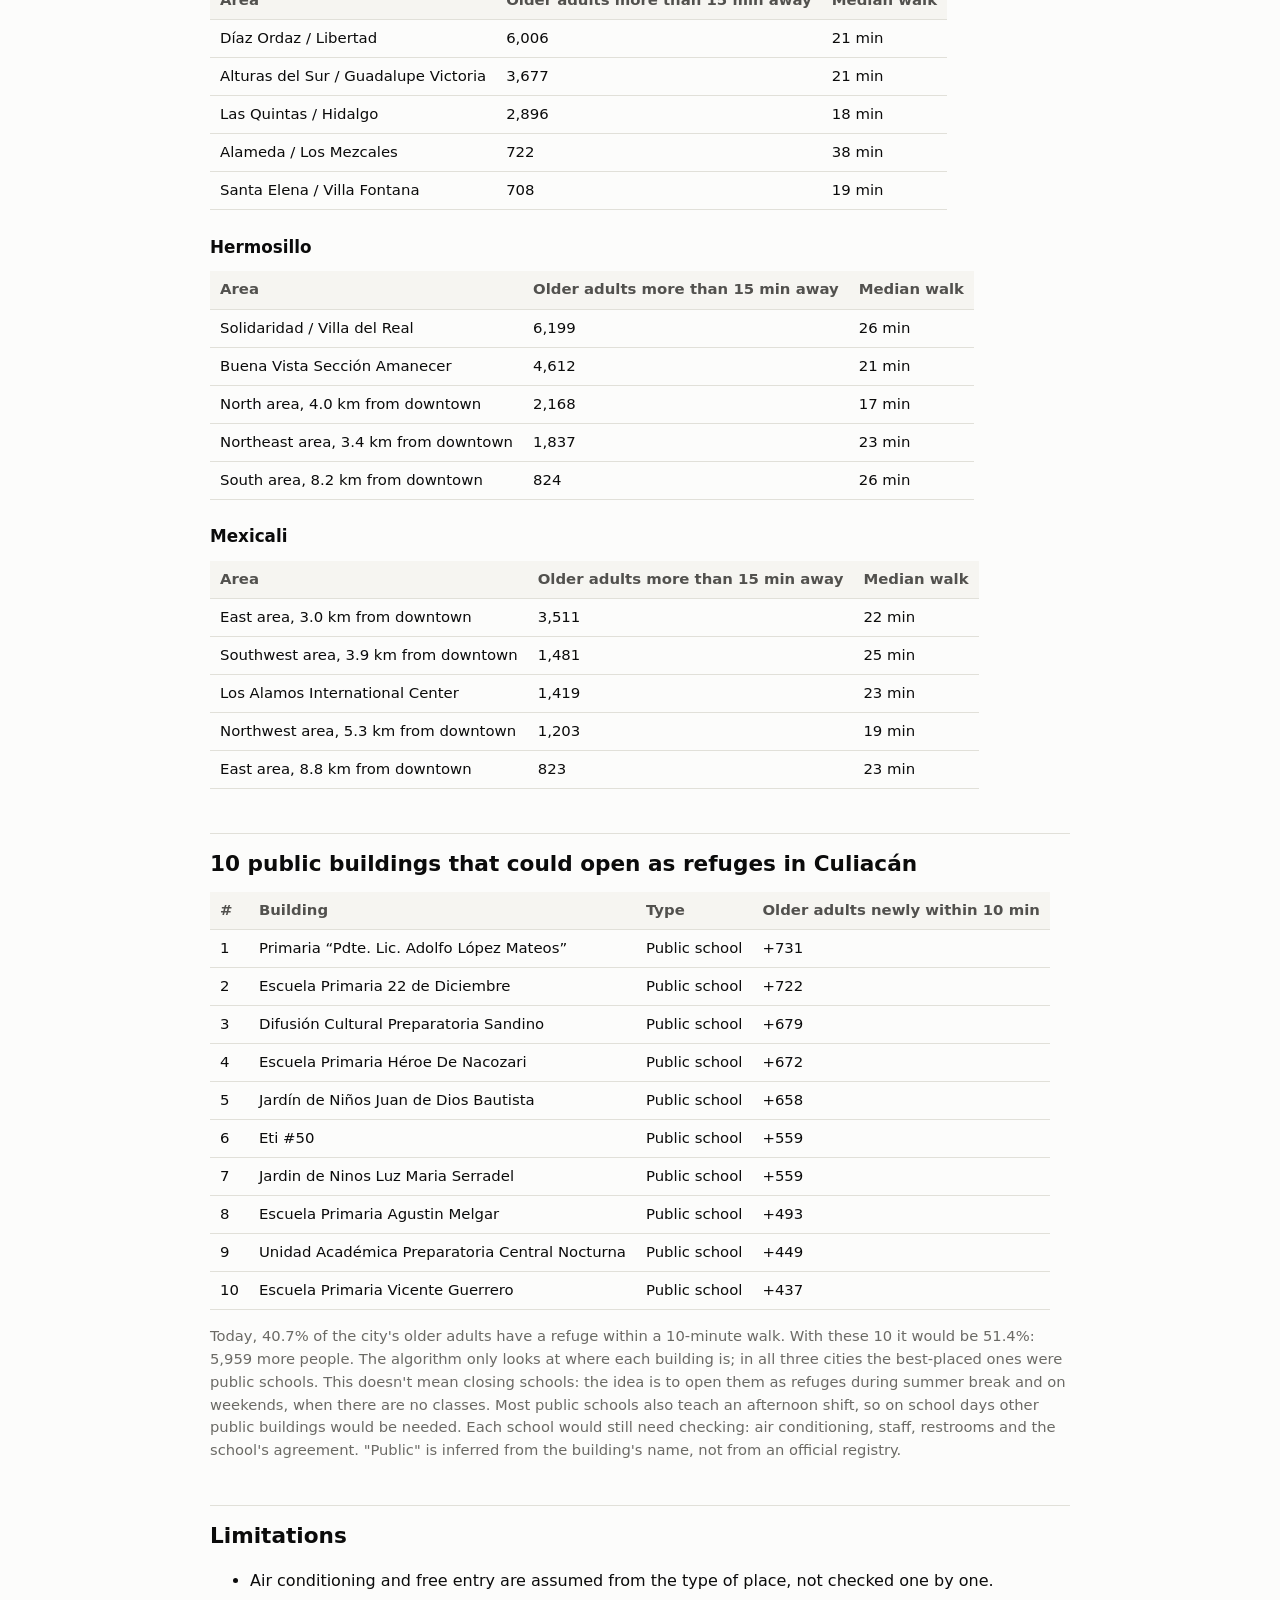
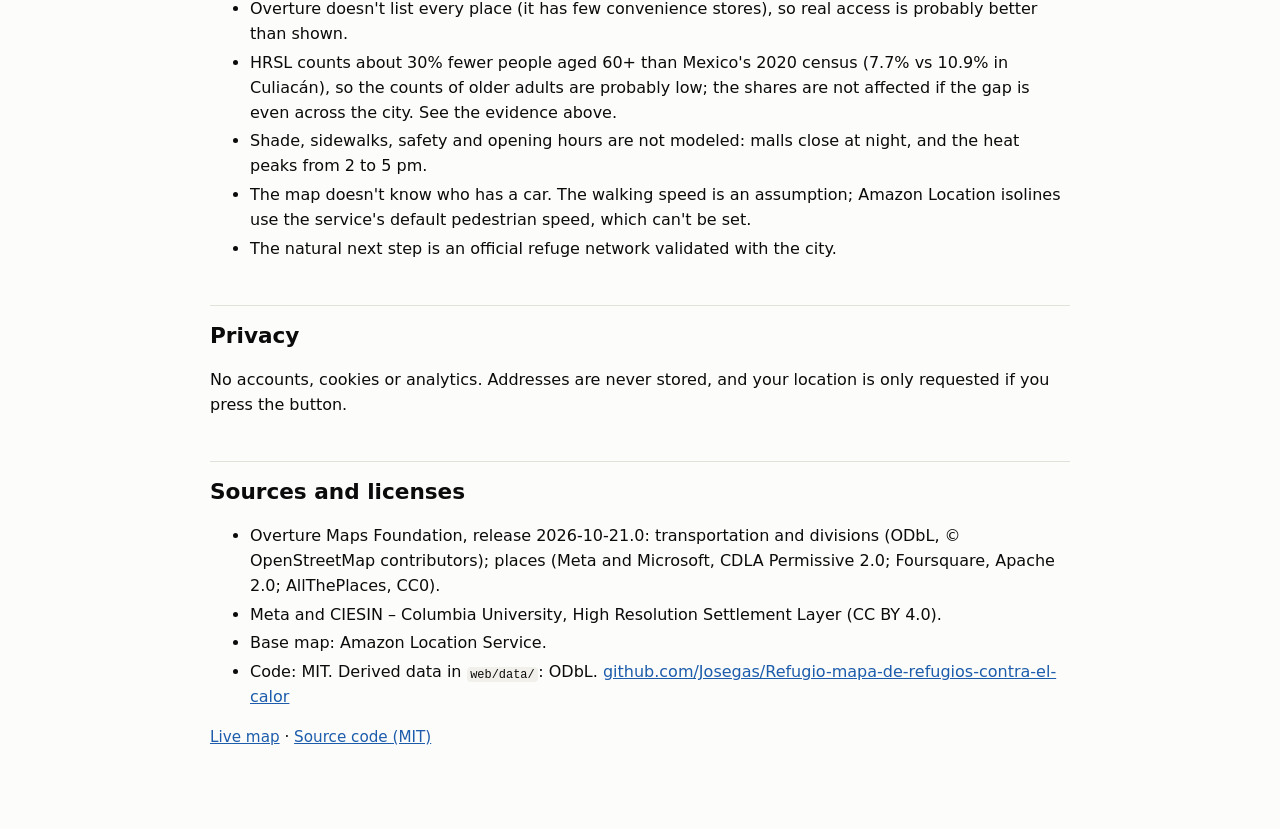
==== commit b8cd94c6: "Add a guided tour and explain how schools could open as refuges" ====
--- a/web/about.html
+++ b/web/about.html
@@ -125,9 +125,13 @@
 <table><thead><tr><th scope="col">Area</th><th scope="col">Older adults more than 15 min away</th><th scope="col">Median walk</th></tr></thead><tbody><tr><td>East area, 3.0 km from downtown</td><td>3,511</td><td>22 min</td></tr><tr><td>Southwest area, 3.9 km from downtown</td><td>1,481</td><td>25 min</td></tr><tr><td>Los Alamos International Center</td><td>1,419</td><td>23 min</td></tr><tr><td>Northwest area, 5.3 km from downtown</td><td>1,203</td><td>19 min</td></tr><tr><td>East area, 8.8 km from downtown</td><td>823</td><td>23 min</td></tr></tbody></table>
 <h2>10 public buildings that could open as refuges in Culiacán</h2>
 <table><thead><tr><th scope="col">#</th><th scope="col">Building</th><th scope="col">Type</th><th scope="col">Older adults newly within 10 min</th></tr></thead><tbody><tr><td>1</td><td>Primaria “Pdte. Lic. Adolfo López Mateos”</td><td>Public school</td><td>+731</td></tr><tr><td>2</td><td>Escuela Primaria 22 de Diciembre</td><td>Public school</td><td>+722</td></tr><tr><td>3</td><td>Difusión Cultural Preparatoria Sandino</td><td>Public school</td><td>+679</td></tr><tr><td>4</td><td>Escuela Primaria Héroe De Nacozari</td><td>Public school</td><td>+672</td></tr><tr><td>5</td><td>Jardín de Niños Juan de Dios Bautista</td><td>Public school</td><td>+658</td></tr><tr><td>6</td><td>Eti #50</td><td>Public school</td><td>+559</td></tr><tr><td>7</td><td>Jardin de Ninos Luz Maria Serradel</td><td>Public school</td><td>+559</td></tr><tr><td>8</td><td>Escuela Primaria Agustin Melgar</td><td>Public school</td><td>+493</td></tr><tr><td>9</td><td>Unidad Académica Preparatoria Central Nocturna</td><td>Public school</td><td>+449</td></tr><tr><td>10</td><td>Escuela Primaria Vicente Guerrero</td><td>Public school</td><td>+437</td></tr></tbody></table>
-<p class="note">With these 10, older adults within a 10-minute walk of a refuge go from
-40.7% to 51.4% (+5,959 people). "Public" is inferred
-from the building's name, not from an official registry.</p>
+<p class="note">Today, 40.7% of the city's older adults have a refuge within a 10-minute walk.
+With these 10 it would be 51.4%: 5,959 more people.
+The algorithm only looks at where each building is; in all three cities the best-placed ones were public schools.
+This doesn't mean closing schools: the idea is to open them as refuges during summer break and on weekends, when
+there are no classes. Most public schools also teach an afternoon shift, so on school days other public buildings
+would be needed. Each school would still need checking: air conditioning, staff, restrooms and the school's agreement. "Public" is inferred from the building's name, not from an official
+registry.</p>
 
 <h2>Limitations</h2>
 <ul>
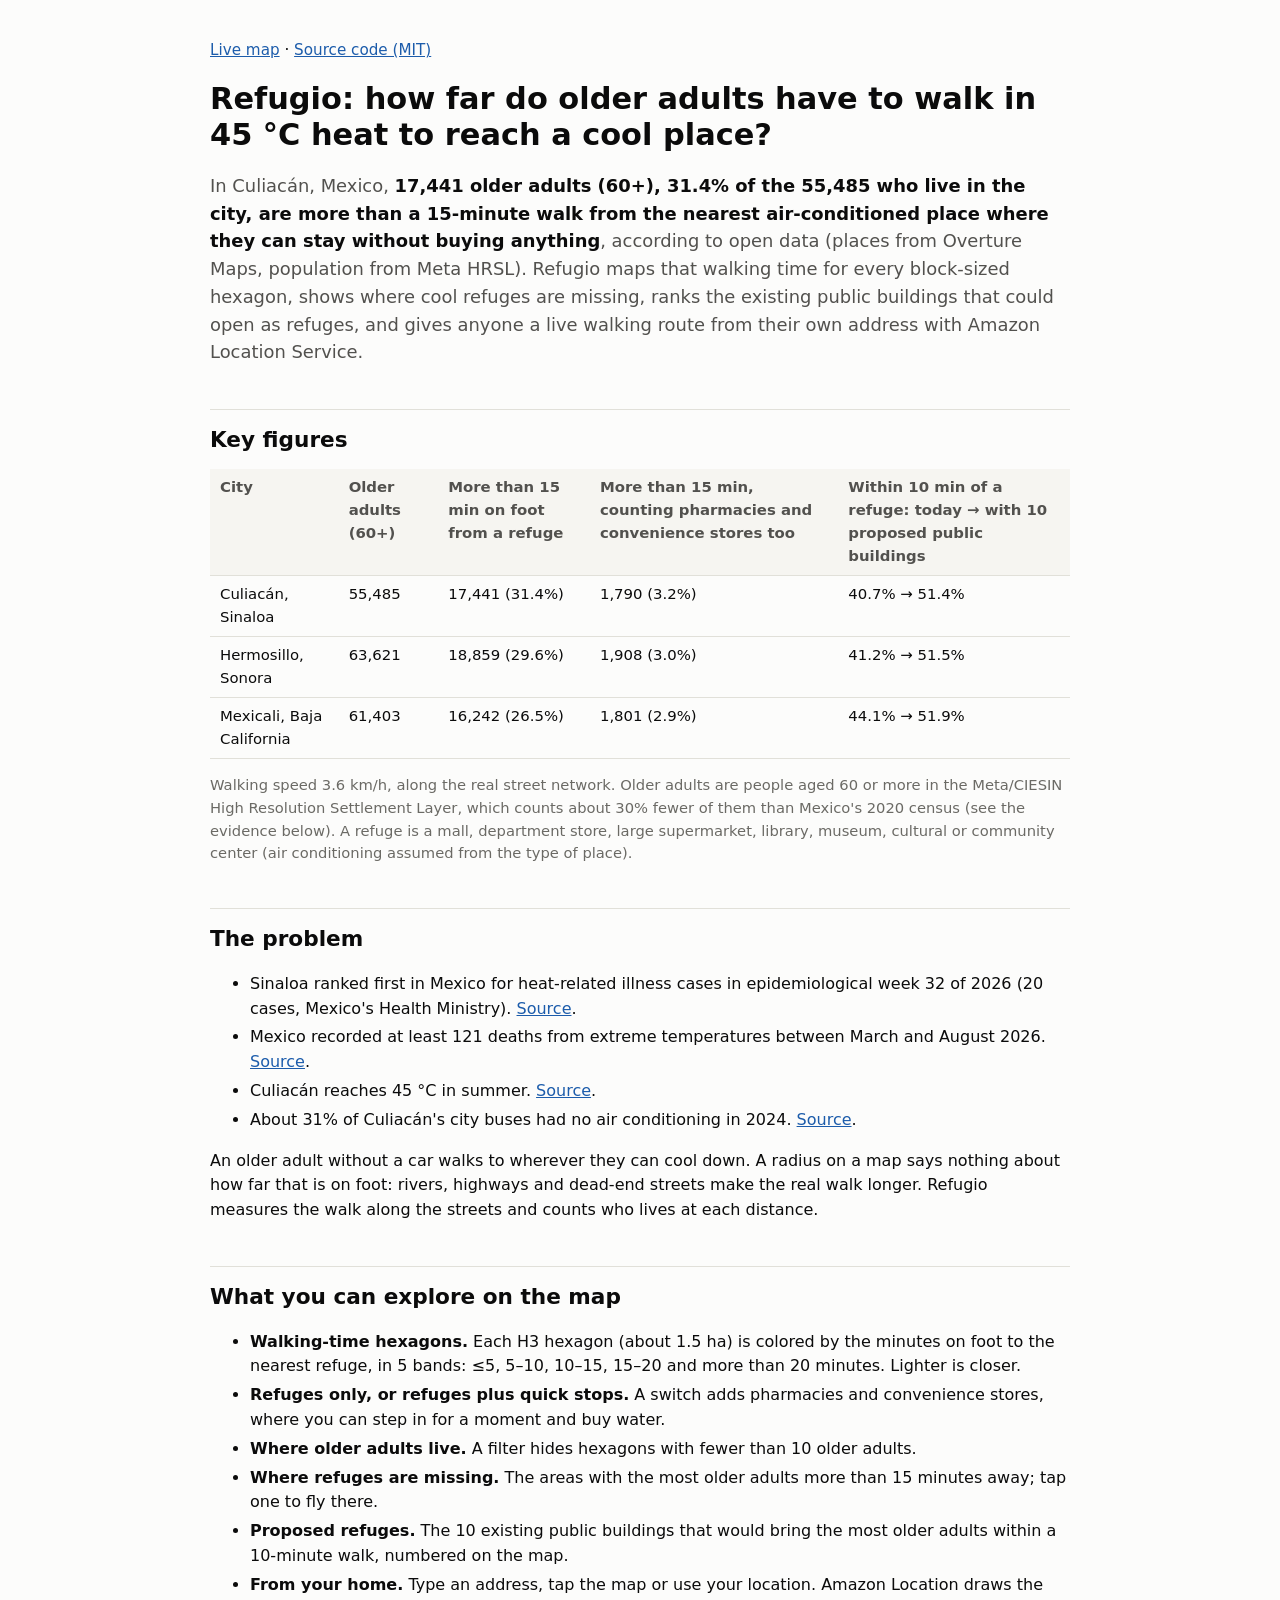
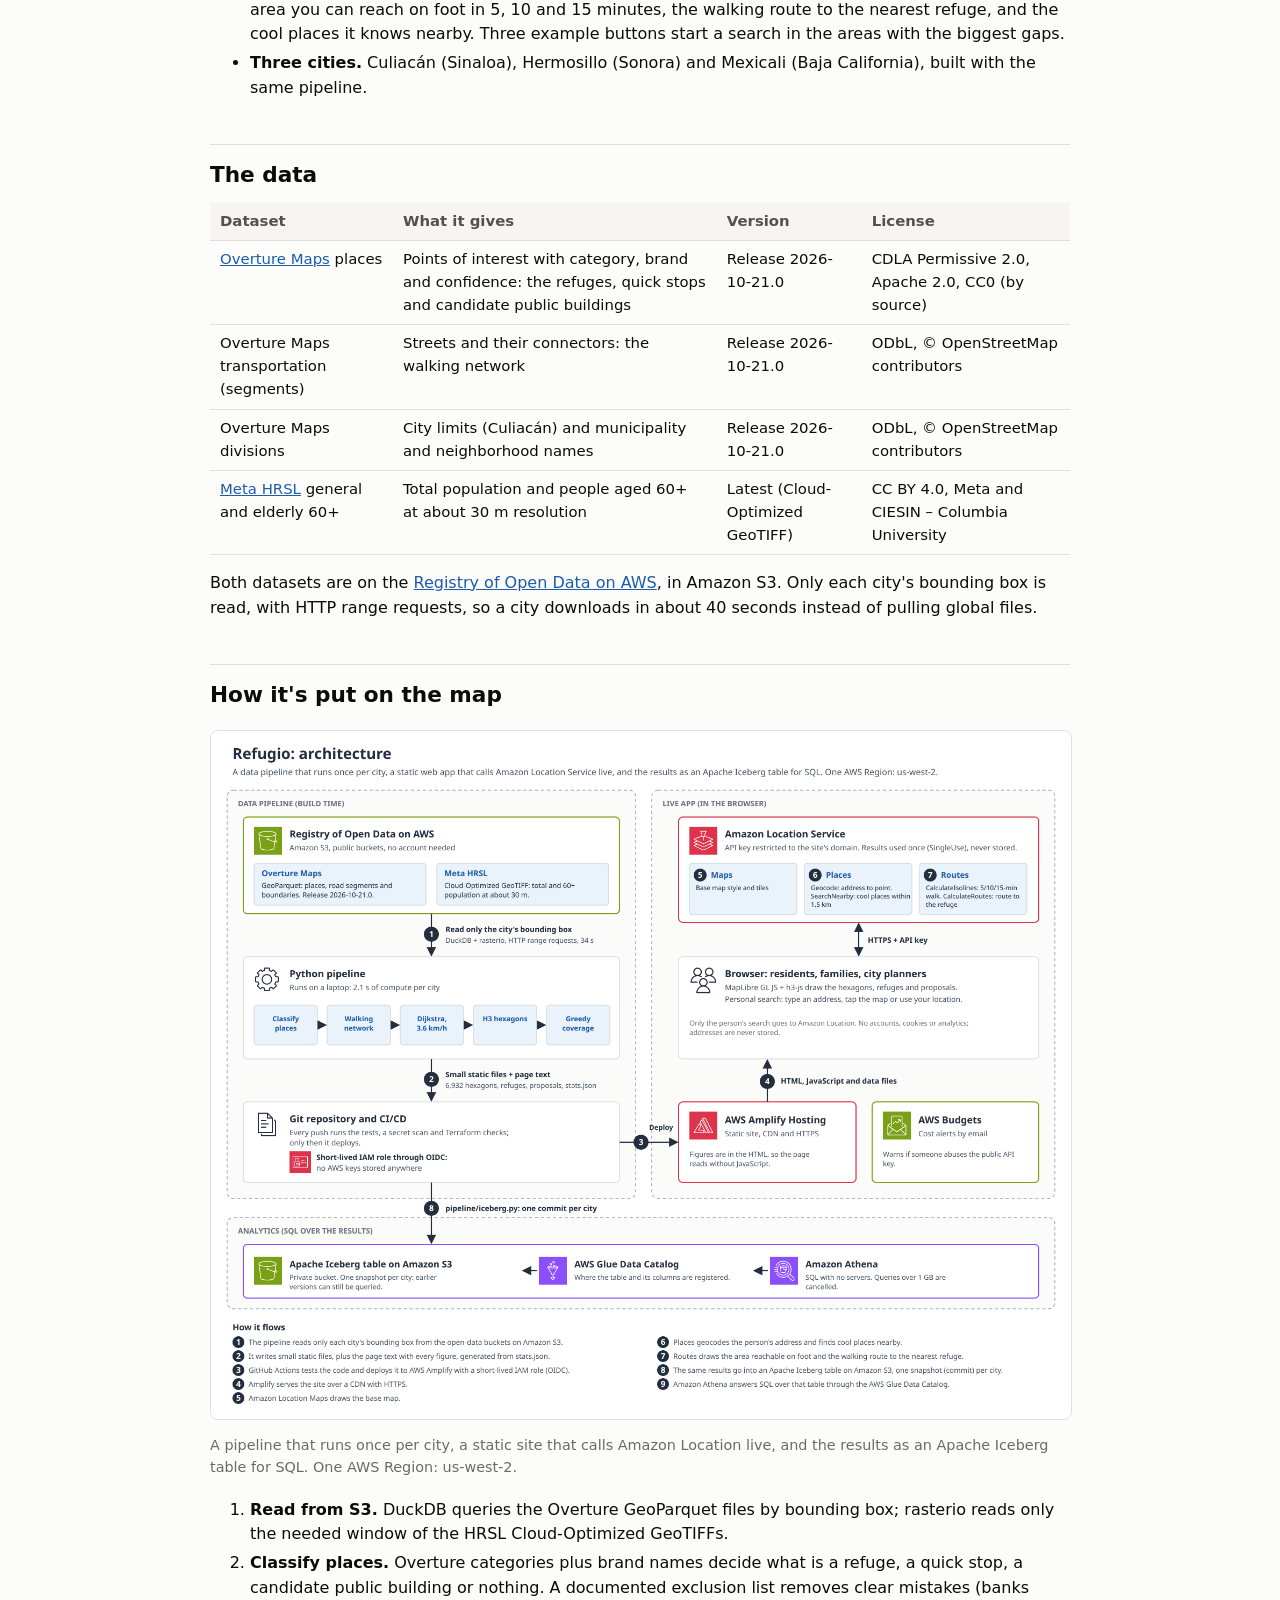
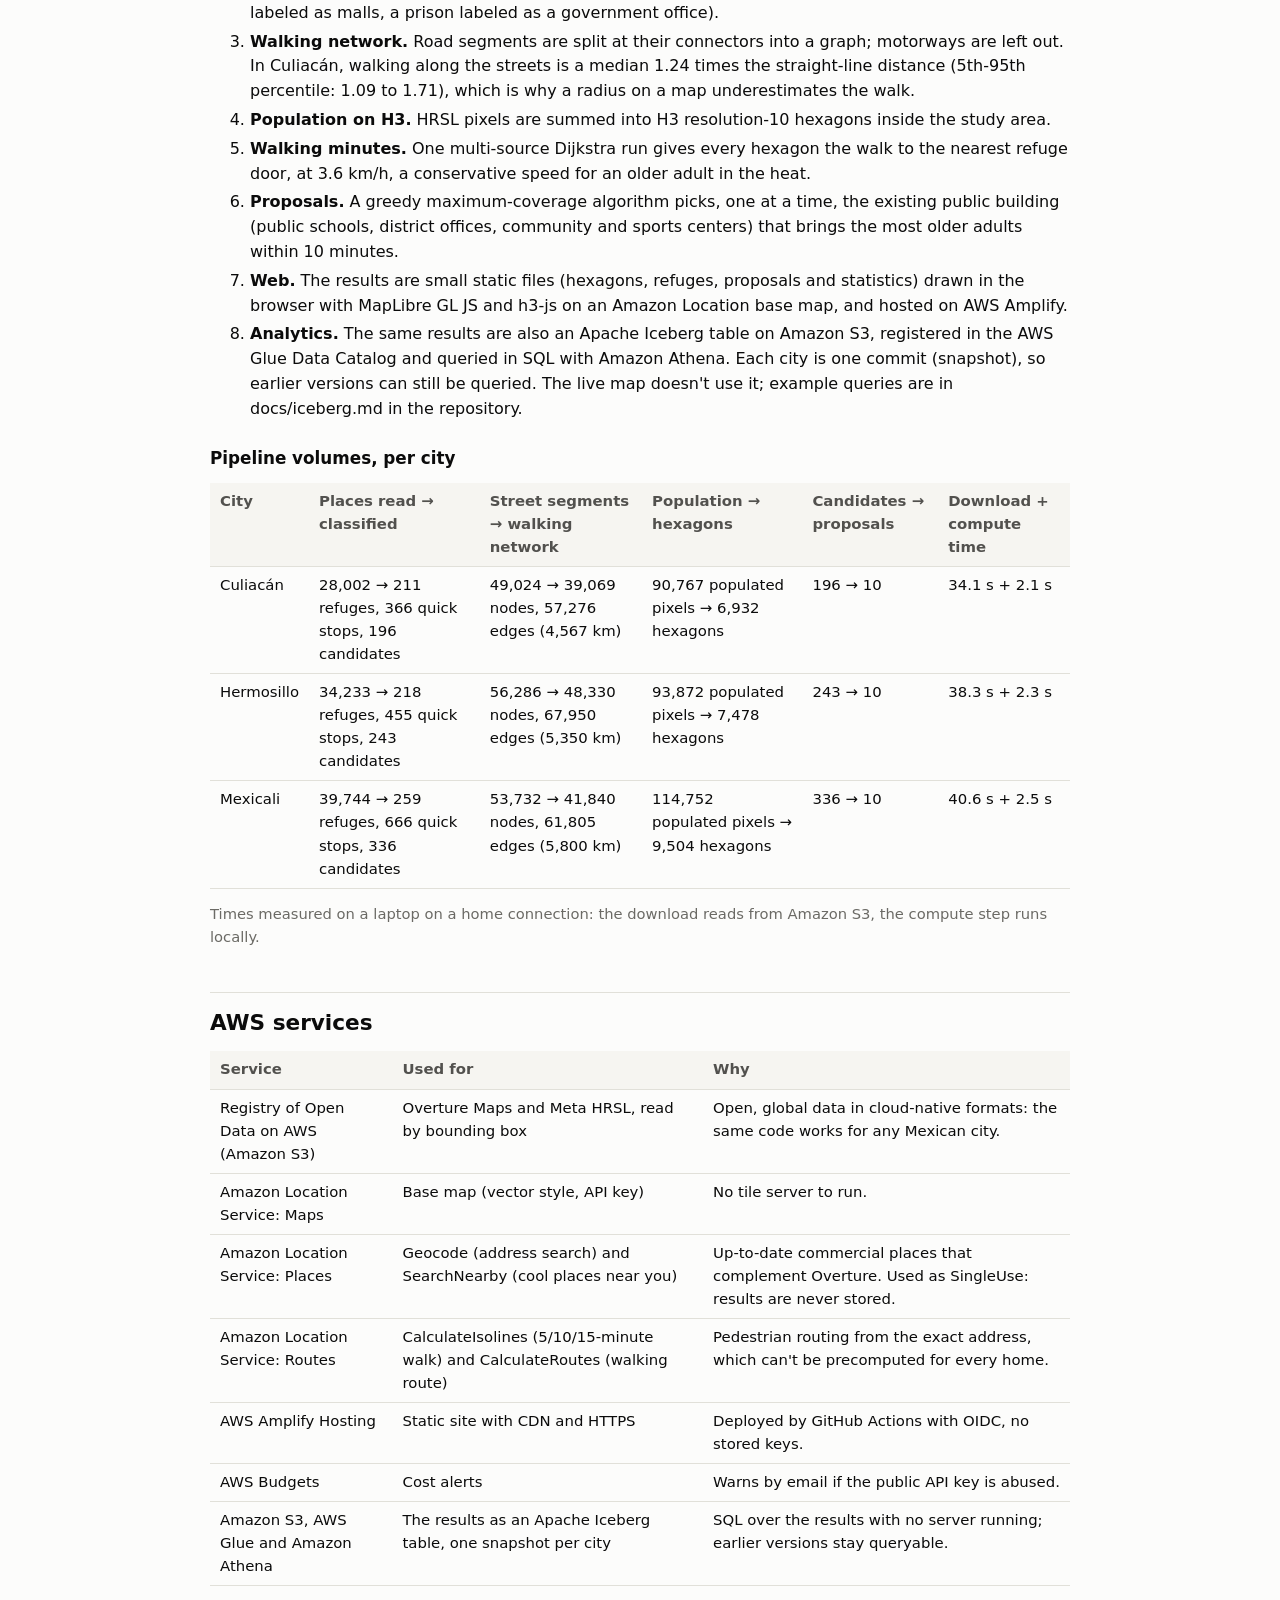
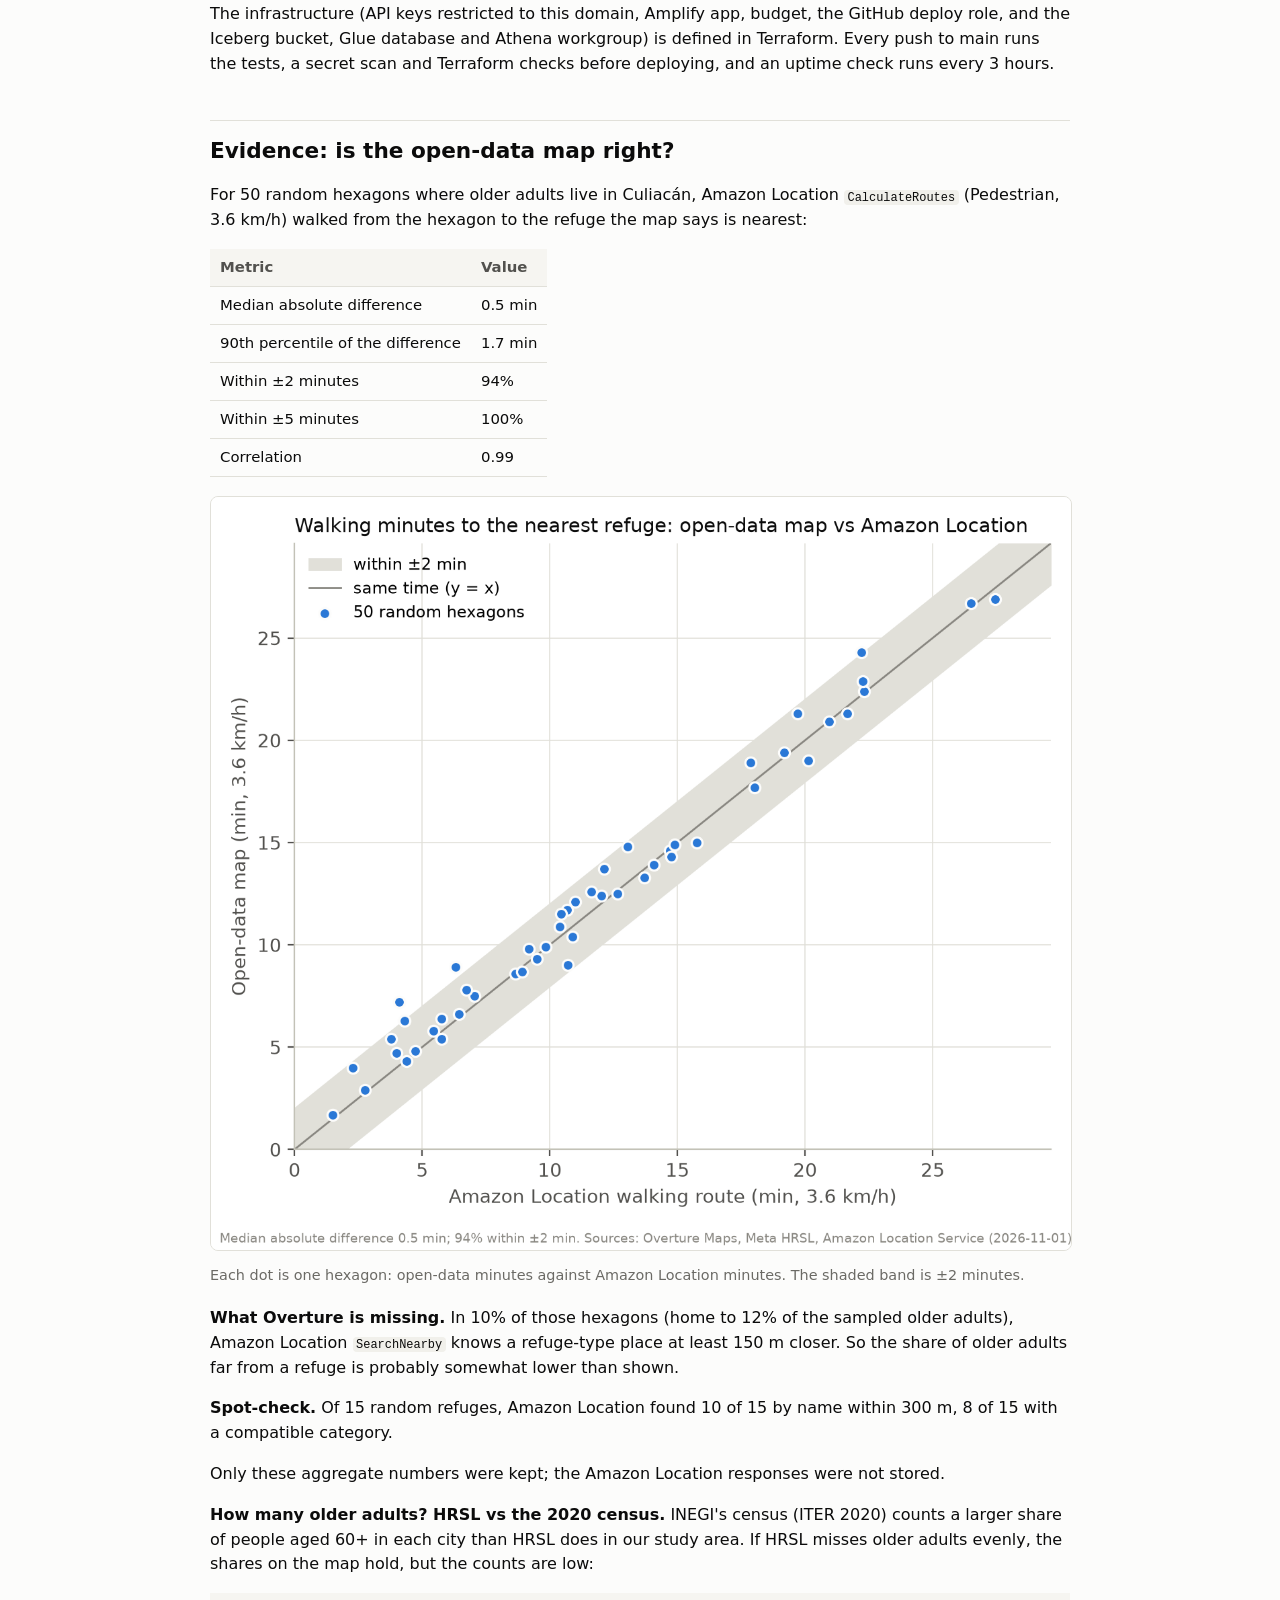
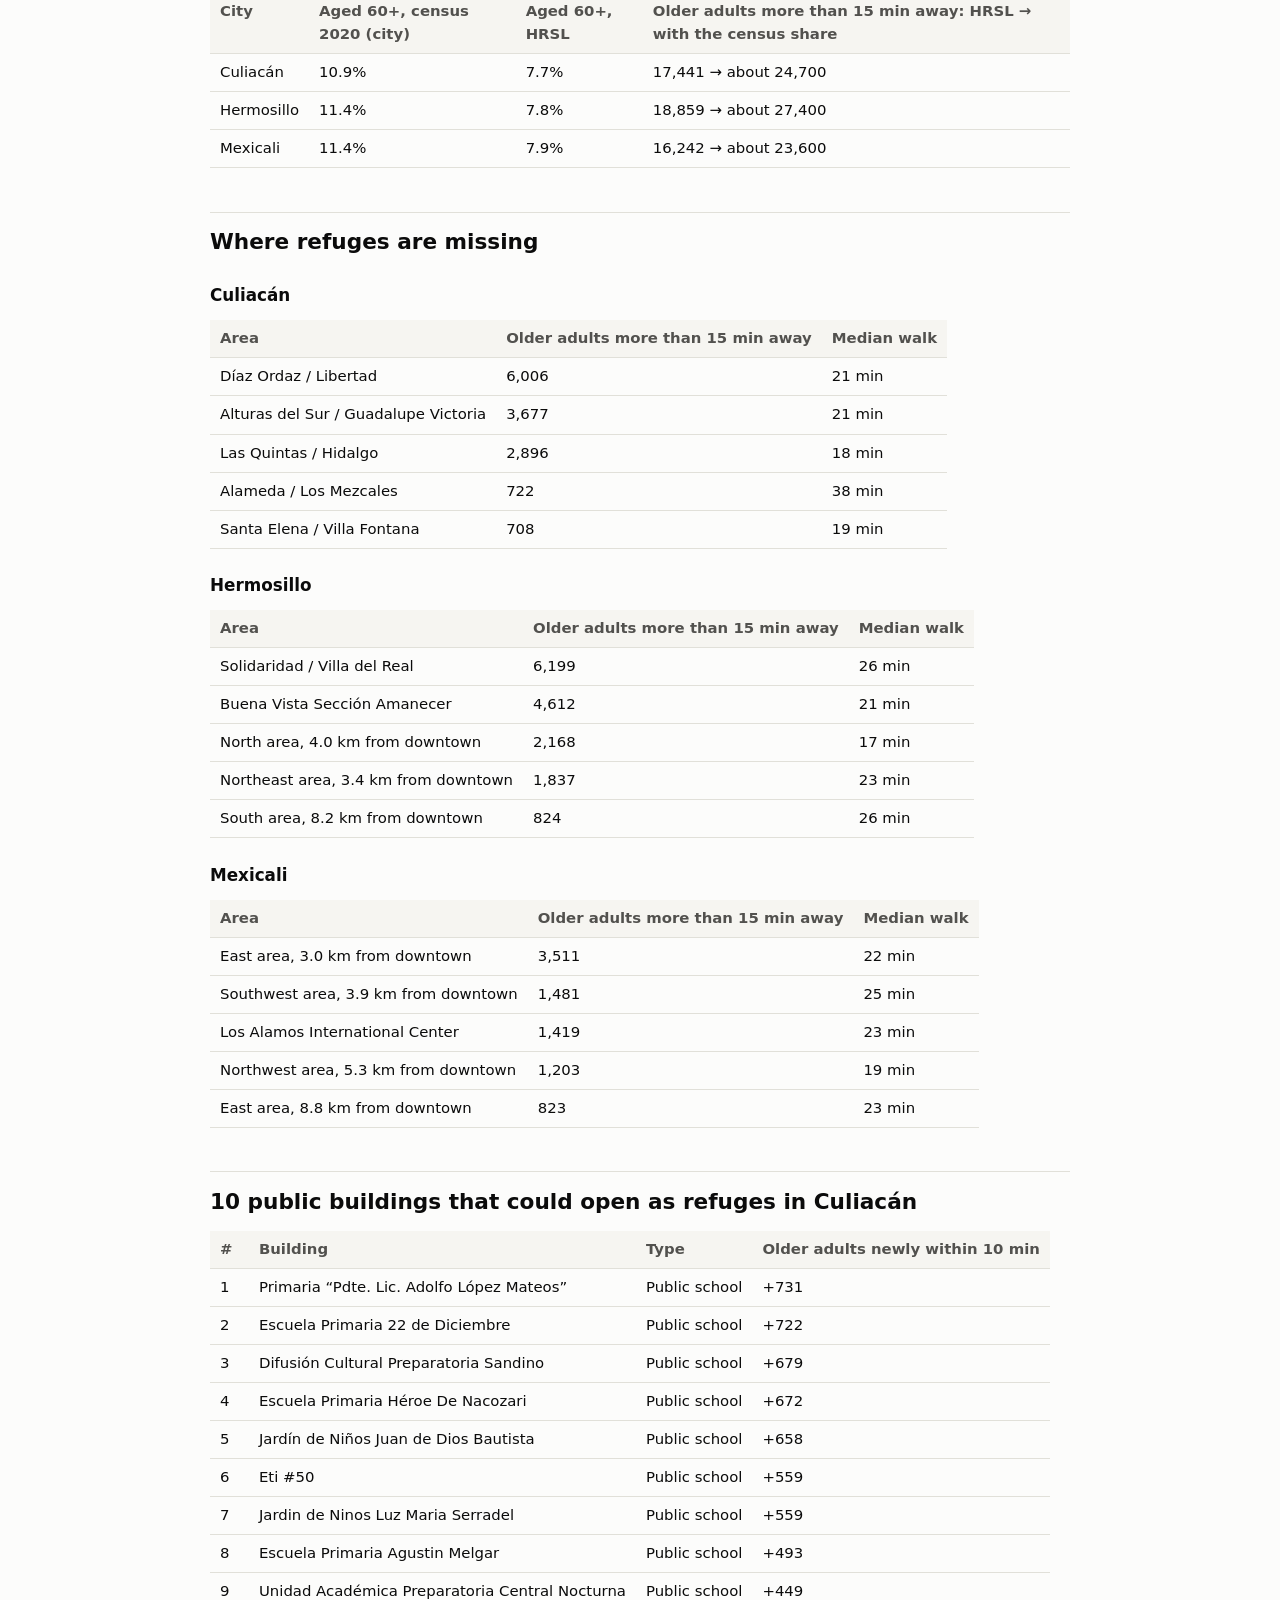
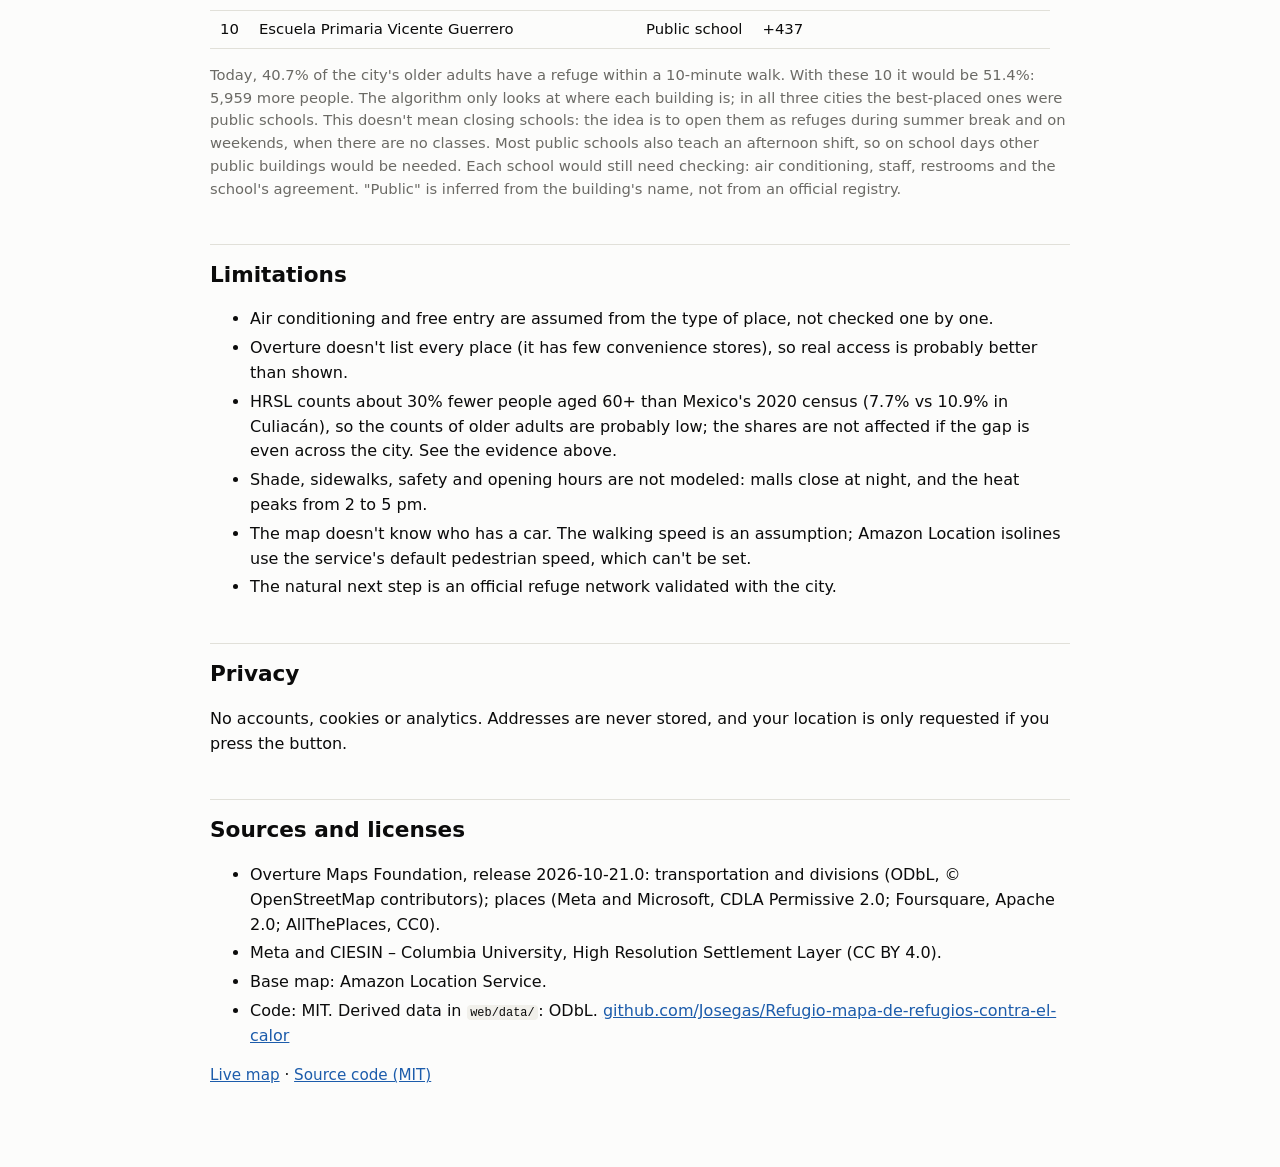
==== commit 1c17063e: "Show the Iceberg table in the architecture diagram, about page and README" ====
--- a/web/about.html
+++ b/web/about.html
@@ -68,7 +68,7 @@
 40 seconds instead of pulling global files.</p>
 
 <h2>How it's put on the map</h2>
-<figure><img src="img/k1_architecture.png" alt="Architecture diagram: a data pipeline reads Overture Maps and Meta HRSL from Amazon S3 and writes static files; GitHub Actions deploys them to AWS Amplify; the browser calls Amazon Location Maps, Places and Routes." loading="lazy"><figcaption>A pipeline that runs once per city, and a static site that calls Amazon Location live. One AWS Region: us-west-2.</figcaption></figure>
+<figure><img src="img/k1_architecture.png" alt="Architecture diagram: a data pipeline reads Overture Maps and Meta HRSL from Amazon S3 and writes static files; GitHub Actions deploys them to AWS Amplify; the browser calls Amazon Location Maps, Places and Routes. The same results also go into an Apache Iceberg table on Amazon S3, queried with Amazon Athena through the AWS Glue Data Catalog." loading="lazy"><figcaption>A pipeline that runs once per city, a static site that calls Amazon Location live, and the results as an Apache Iceberg table for SQL. One AWS Region: us-west-2.</figcaption></figure>
 <ol>
 <li><b>Read from S3.</b> DuckDB queries the Overture GeoParquet files by bounding box; rasterio reads only the
 needed window of the HRSL Cloud-Optimized GeoTIFFs.</li>
@@ -86,6 +86,9 @@
 within 10 minutes.</li>
 <li><b>Web.</b> The results are small static files (hexagons, refuges, proposals and statistics) drawn in the
 browser with MapLibre GL JS and h3-js on an Amazon Location base map, and hosted on AWS Amplify.</li>
+<li><b>Analytics.</b> The same results are also an Apache Iceberg table on Amazon S3, registered in the AWS Glue
+Data Catalog and queried in SQL with Amazon Athena. Each city is one commit (snapshot), so earlier versions can
+still be queried. The live map doesn't use it; example queries are in docs/iceberg.md in the repository.</li>
 </ol>
 <h3>Pipeline volumes, per city</h3>
 
@@ -95,9 +98,9 @@
 
 <h2>AWS services</h2>
 
-<table><thead><tr><th scope="col">Service</th><th scope="col">Used for</th><th scope="col">Why</th></tr></thead><tbody><tr><td>Registry of Open Data on AWS (Amazon S3)</td><td>Overture Maps and Meta HRSL, read by bounding box</td><td>Open, global data in cloud-native formats: the same code works for any Mexican city.</td></tr><tr><td>Amazon Location Service: Maps</td><td>Base map (vector style, API key)</td><td>No tile server to run.</td></tr><tr><td>Amazon Location Service: Places</td><td>Geocode (address search) and SearchNearby (cool places near you)</td><td>Up-to-date commercial places that complement Overture. Used as SingleUse: results are never stored.</td></tr><tr><td>Amazon Location Service: Routes</td><td>CalculateIsolines (5/10/15-minute walk) and CalculateRoutes (walking route)</td><td>Pedestrian routing from the exact address, which can't be precomputed for every home.</td></tr><tr><td>AWS Amplify Hosting</td><td>Static site with CDN and HTTPS</td><td>Deployed by GitHub Actions with OIDC, no stored keys.</td></tr><tr><td>AWS Budgets</td><td>Cost alerts</td><td>Warns by email if the public API key is abused.</td></tr></tbody></table>
-<p>The infrastructure (API keys restricted to this domain, Amplify app, budget and the GitHub deploy
-role) is defined in Terraform. Every push to main runs the tests, a secret scan and Terraform checks before
+<table><thead><tr><th scope="col">Service</th><th scope="col">Used for</th><th scope="col">Why</th></tr></thead><tbody><tr><td>Registry of Open Data on AWS (Amazon S3)</td><td>Overture Maps and Meta HRSL, read by bounding box</td><td>Open, global data in cloud-native formats: the same code works for any Mexican city.</td></tr><tr><td>Amazon Location Service: Maps</td><td>Base map (vector style, API key)</td><td>No tile server to run.</td></tr><tr><td>Amazon Location Service: Places</td><td>Geocode (address search) and SearchNearby (cool places near you)</td><td>Up-to-date commercial places that complement Overture. Used as SingleUse: results are never stored.</td></tr><tr><td>Amazon Location Service: Routes</td><td>CalculateIsolines (5/10/15-minute walk) and CalculateRoutes (walking route)</td><td>Pedestrian routing from the exact address, which can't be precomputed for every home.</td></tr><tr><td>AWS Amplify Hosting</td><td>Static site with CDN and HTTPS</td><td>Deployed by GitHub Actions with OIDC, no stored keys.</td></tr><tr><td>AWS Budgets</td><td>Cost alerts</td><td>Warns by email if the public API key is abused.</td></tr><tr><td>Amazon S3, AWS Glue and Amazon Athena</td><td>The results as an Apache Iceberg table, one snapshot per city</td><td>SQL over the results with no server running; earlier versions stay queryable.</td></tr></tbody></table>
+<p>The infrastructure (API keys restricted to this domain, Amplify app, budget, the GitHub deploy
+role, and the Iceberg bucket, Glue database and Athena workgroup) is defined in Terraform. Every push to main runs the tests, a secret scan and Terraform checks before
 deploying, and an uptime check runs every 3 hours.</p>
 
 <h2>Evidence: is the open-data map right?</h2>
